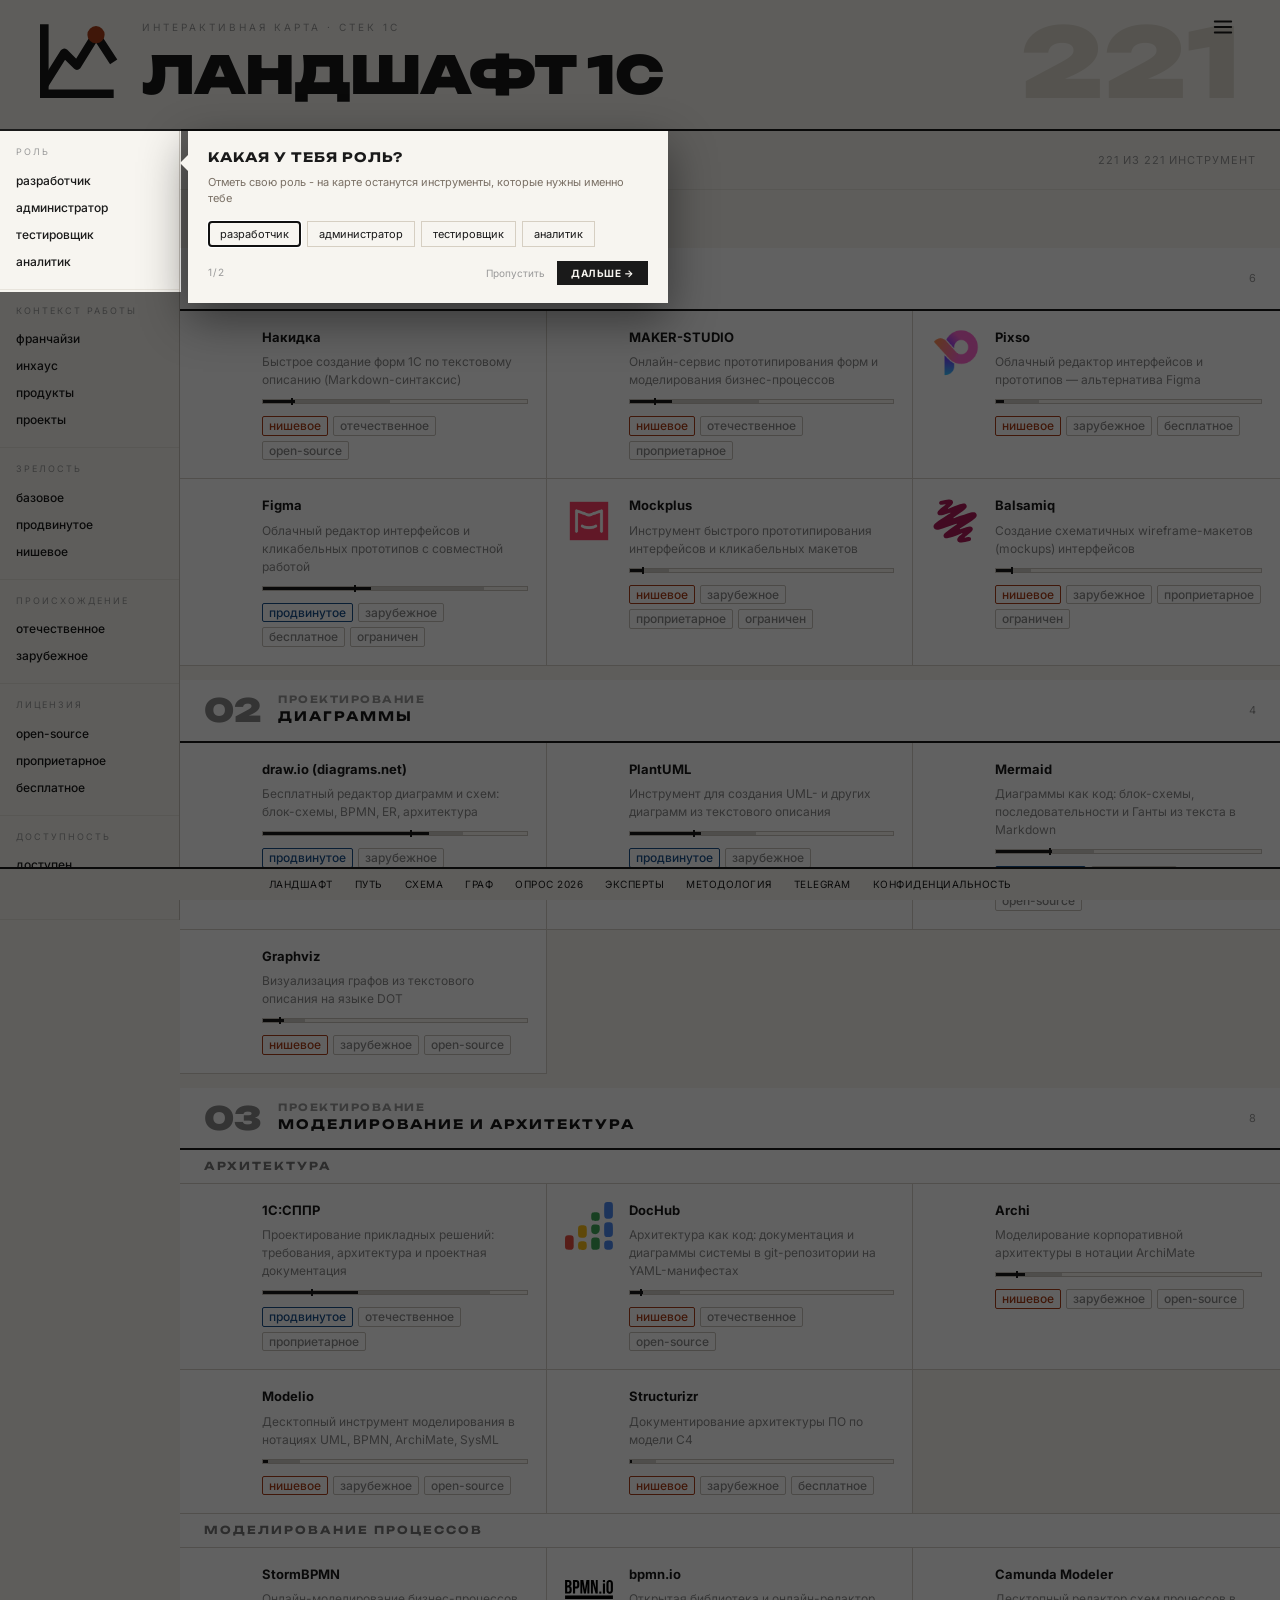
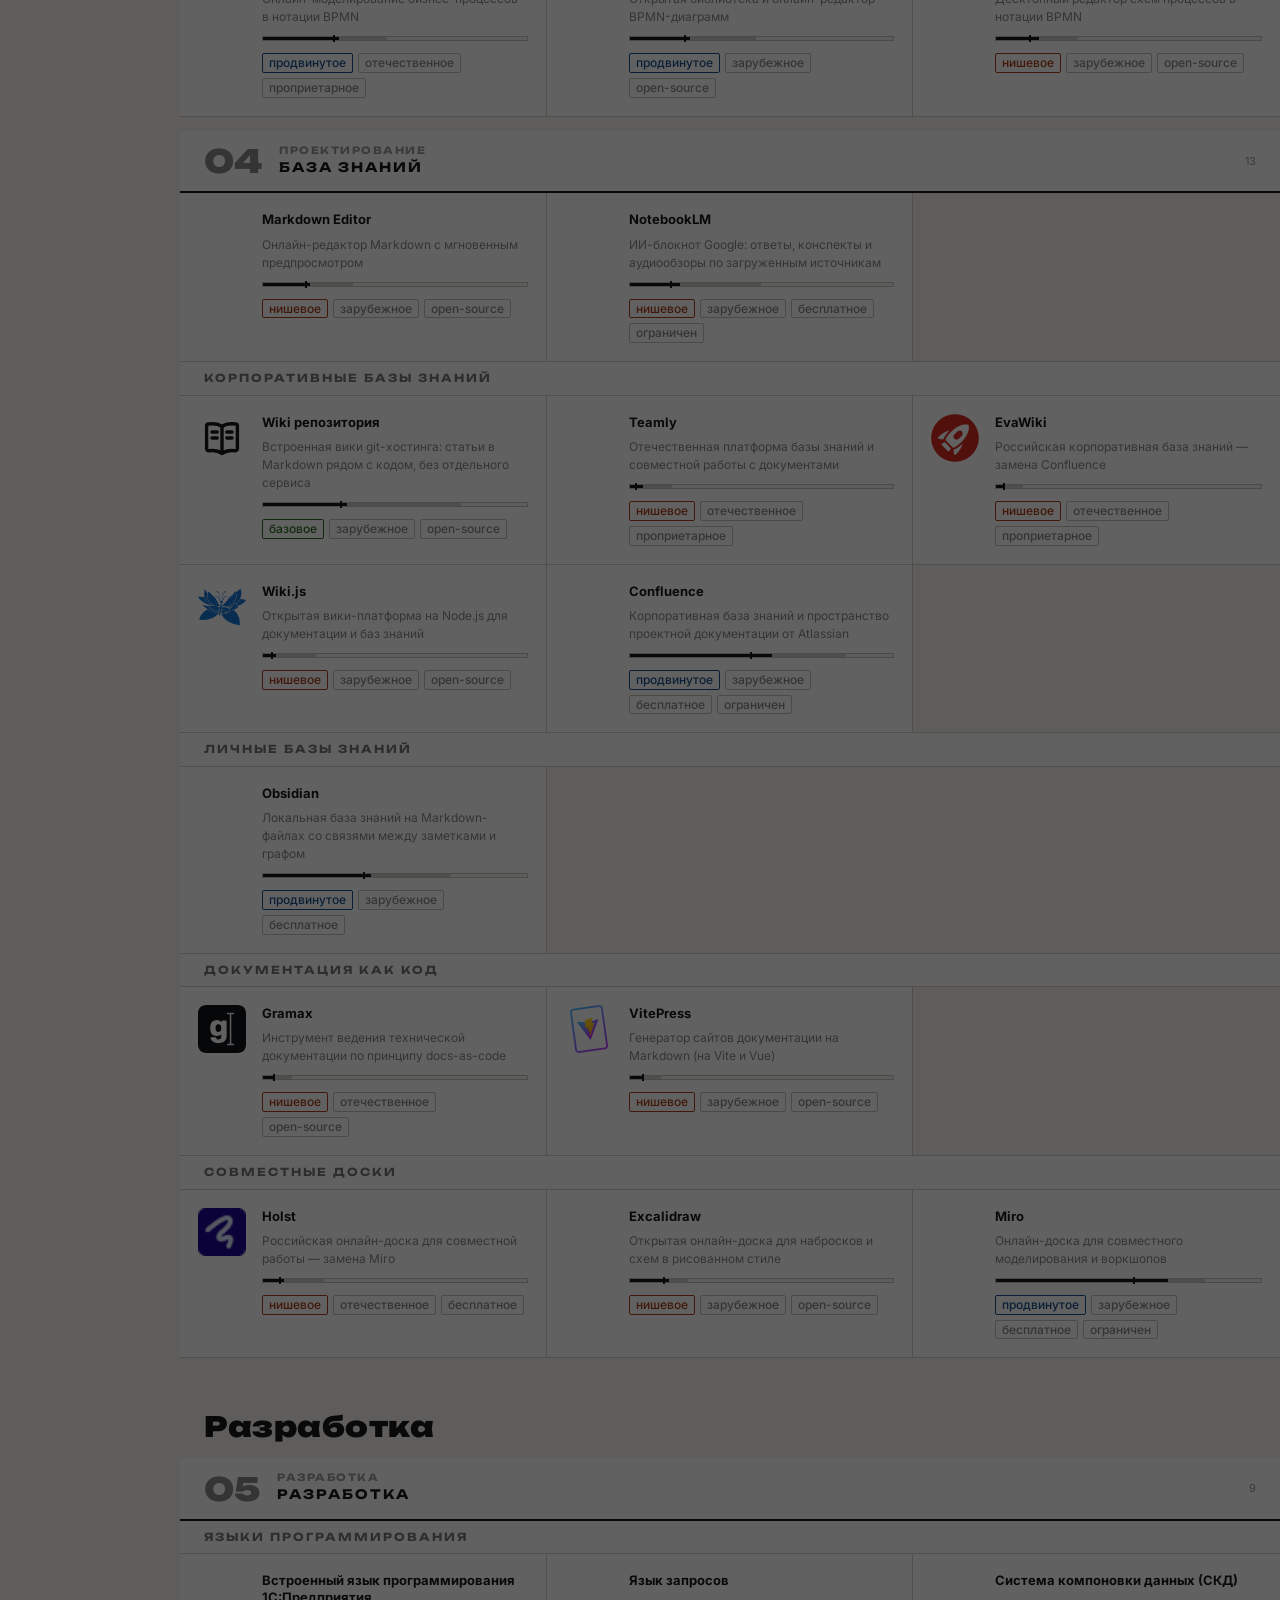
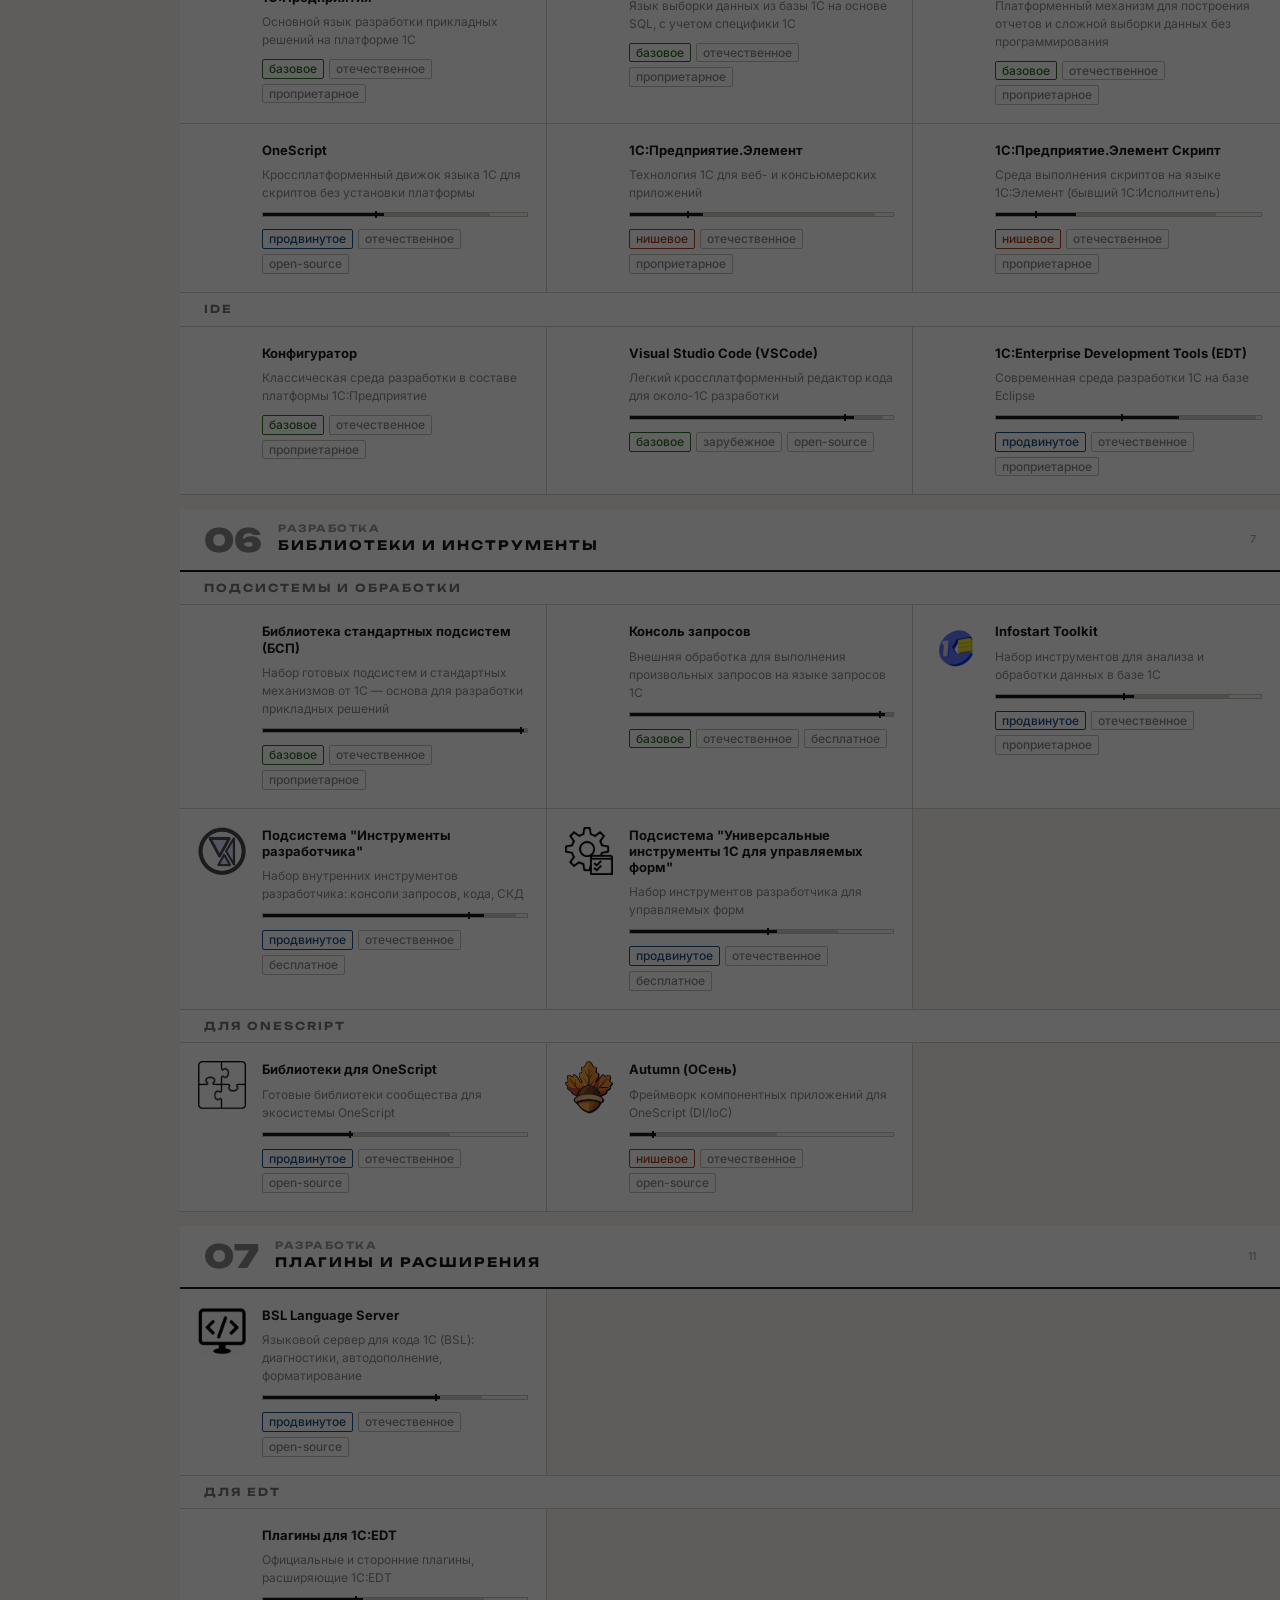
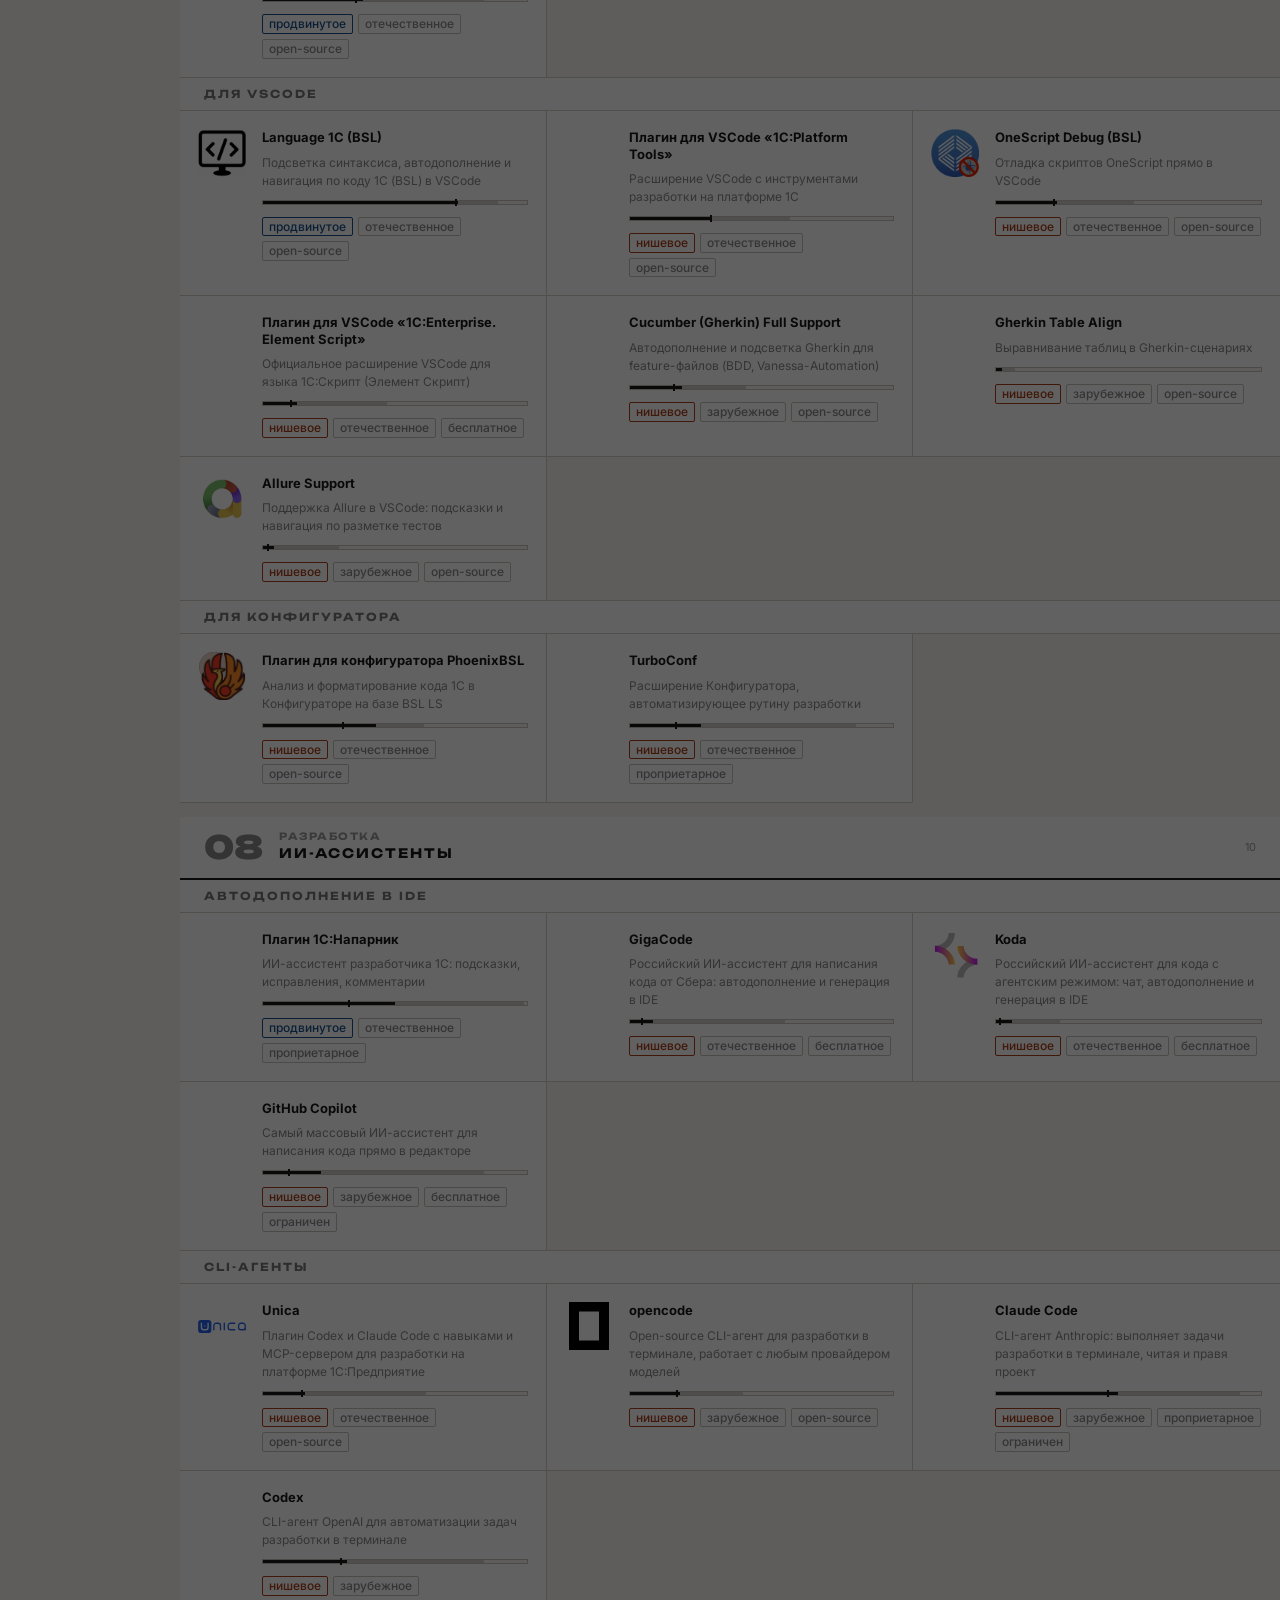
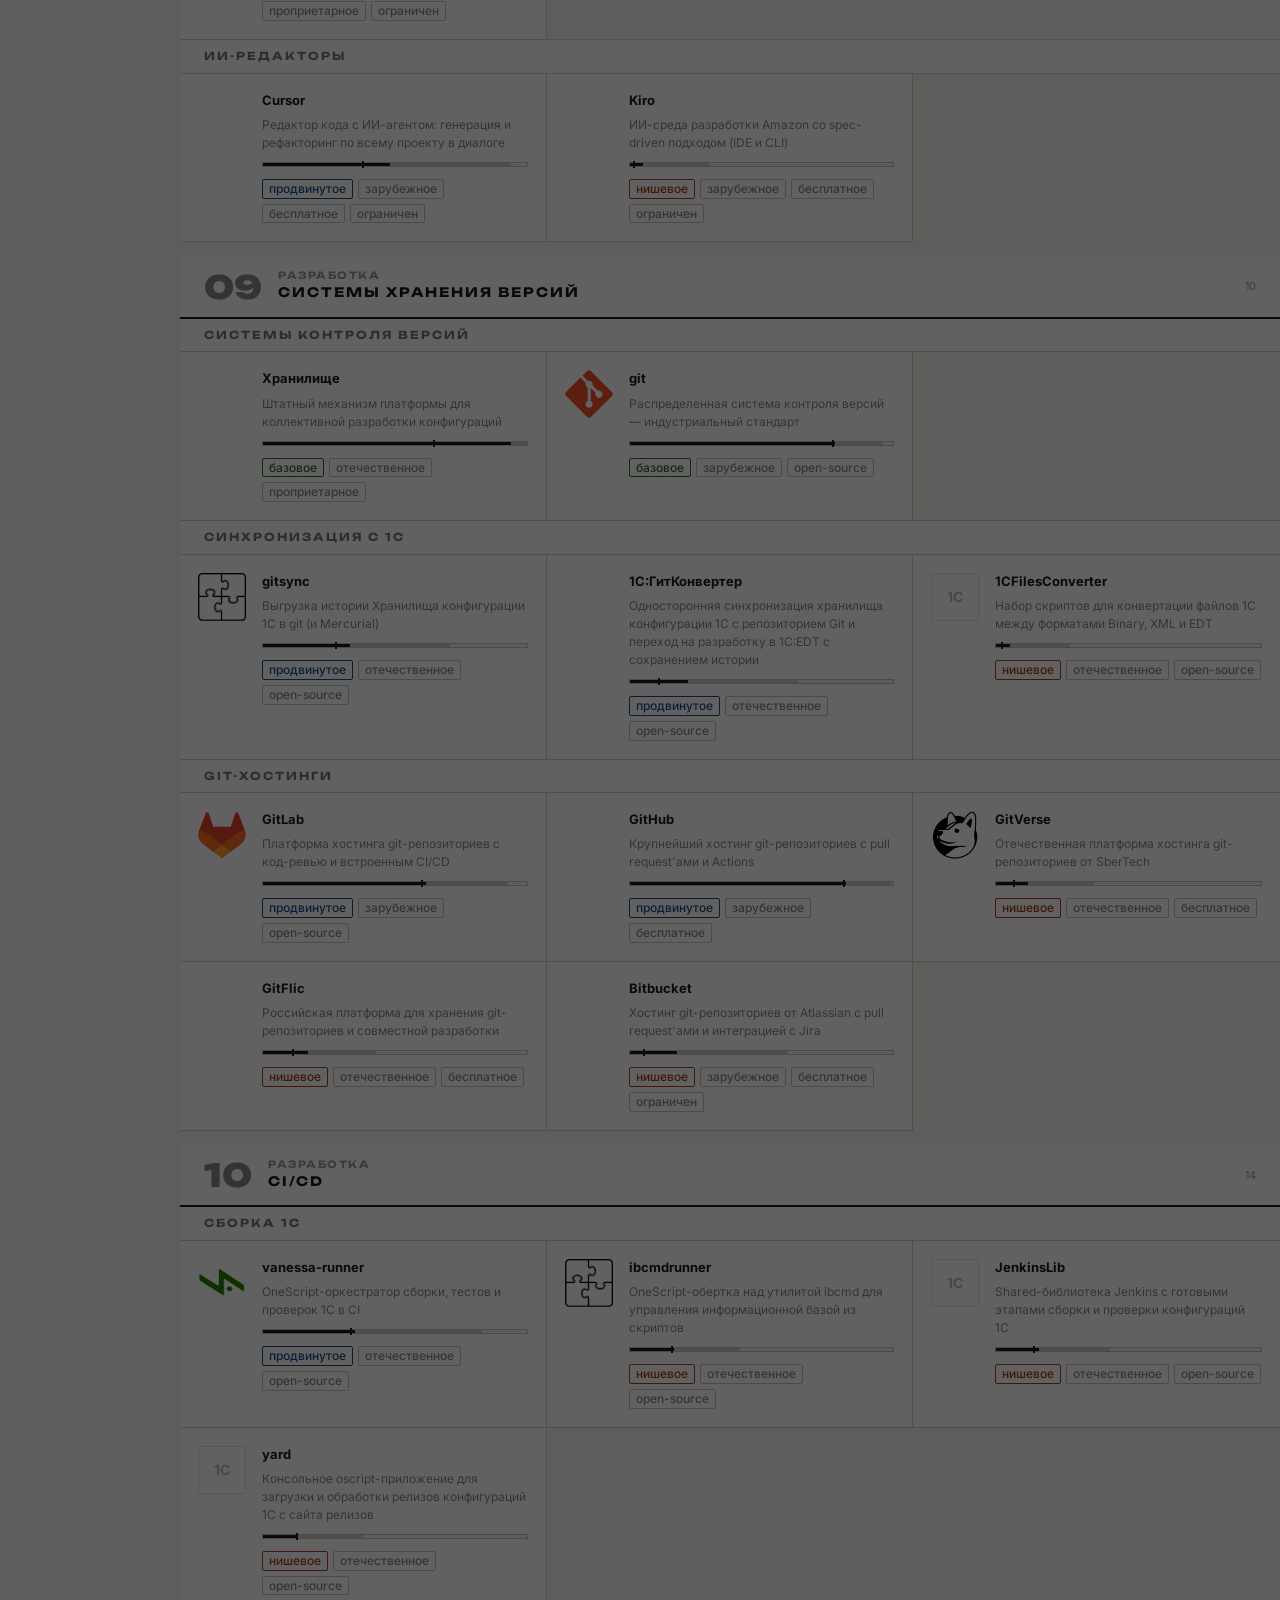
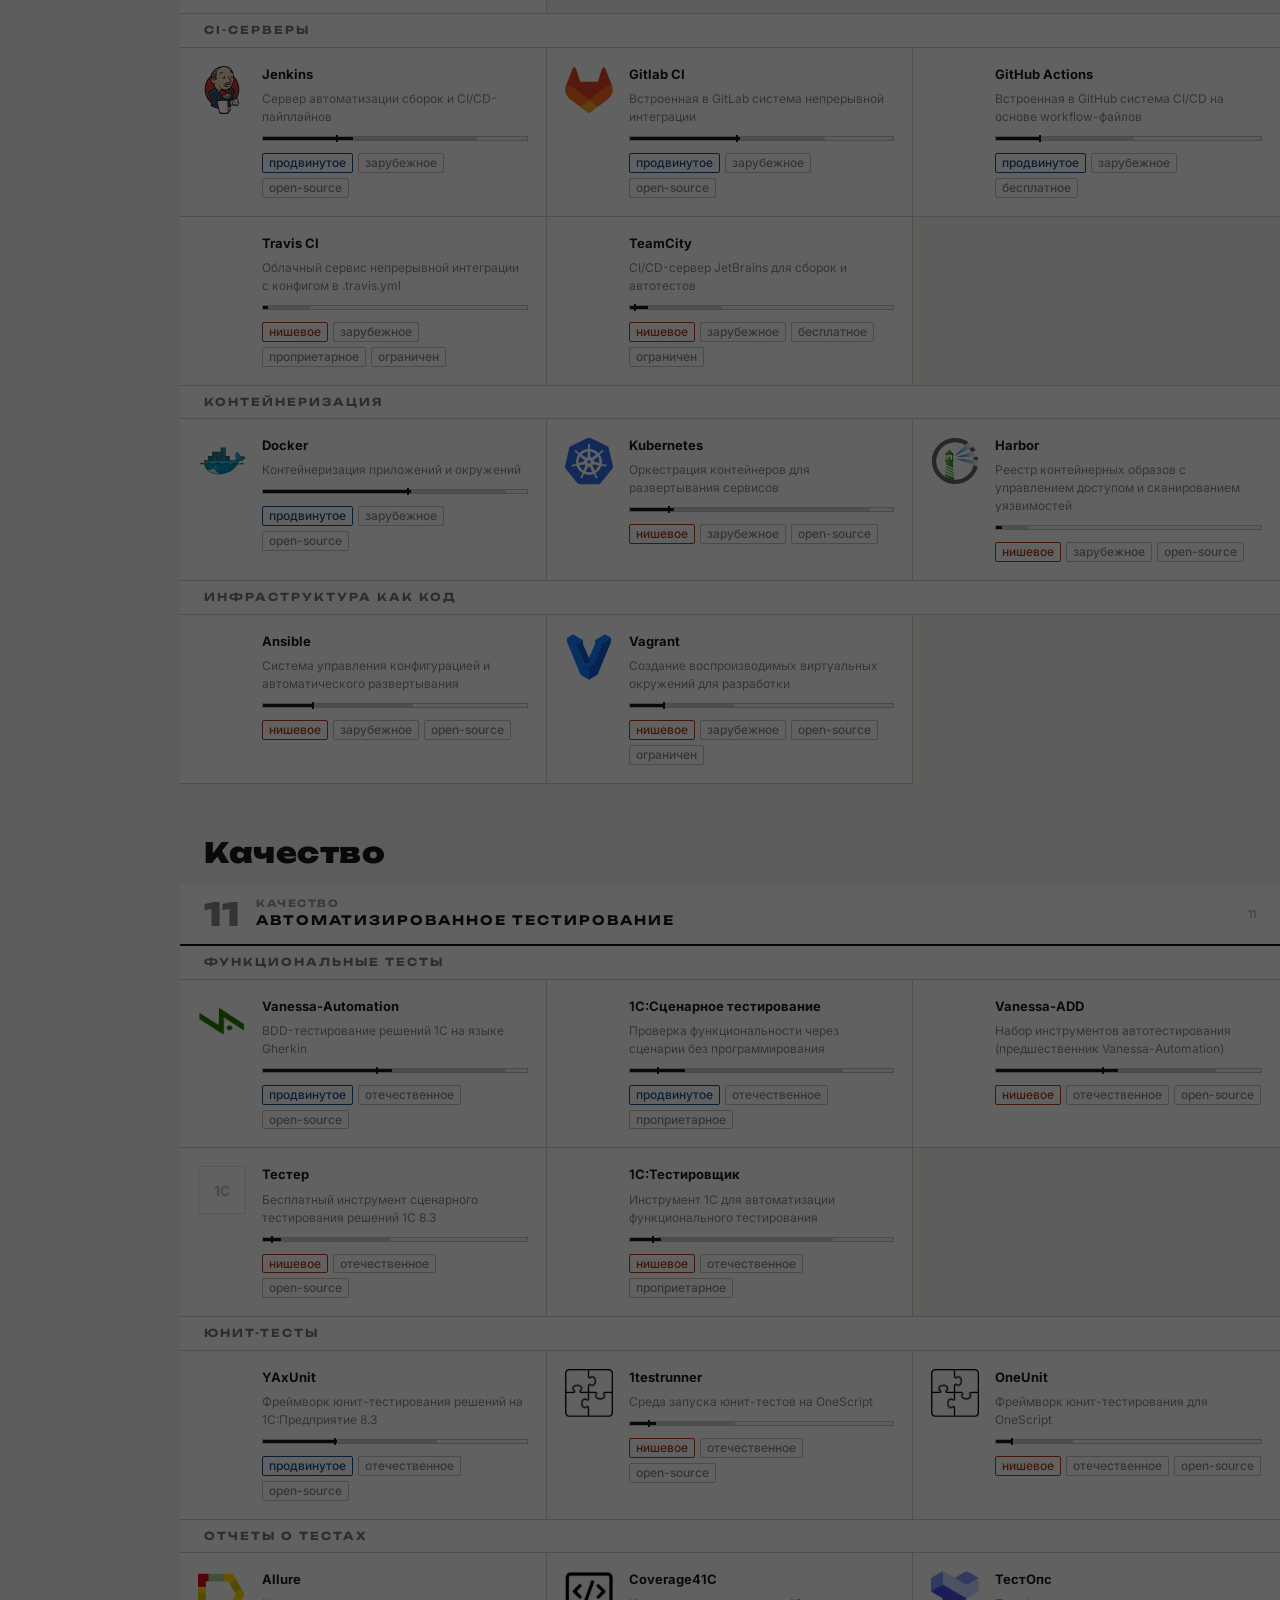
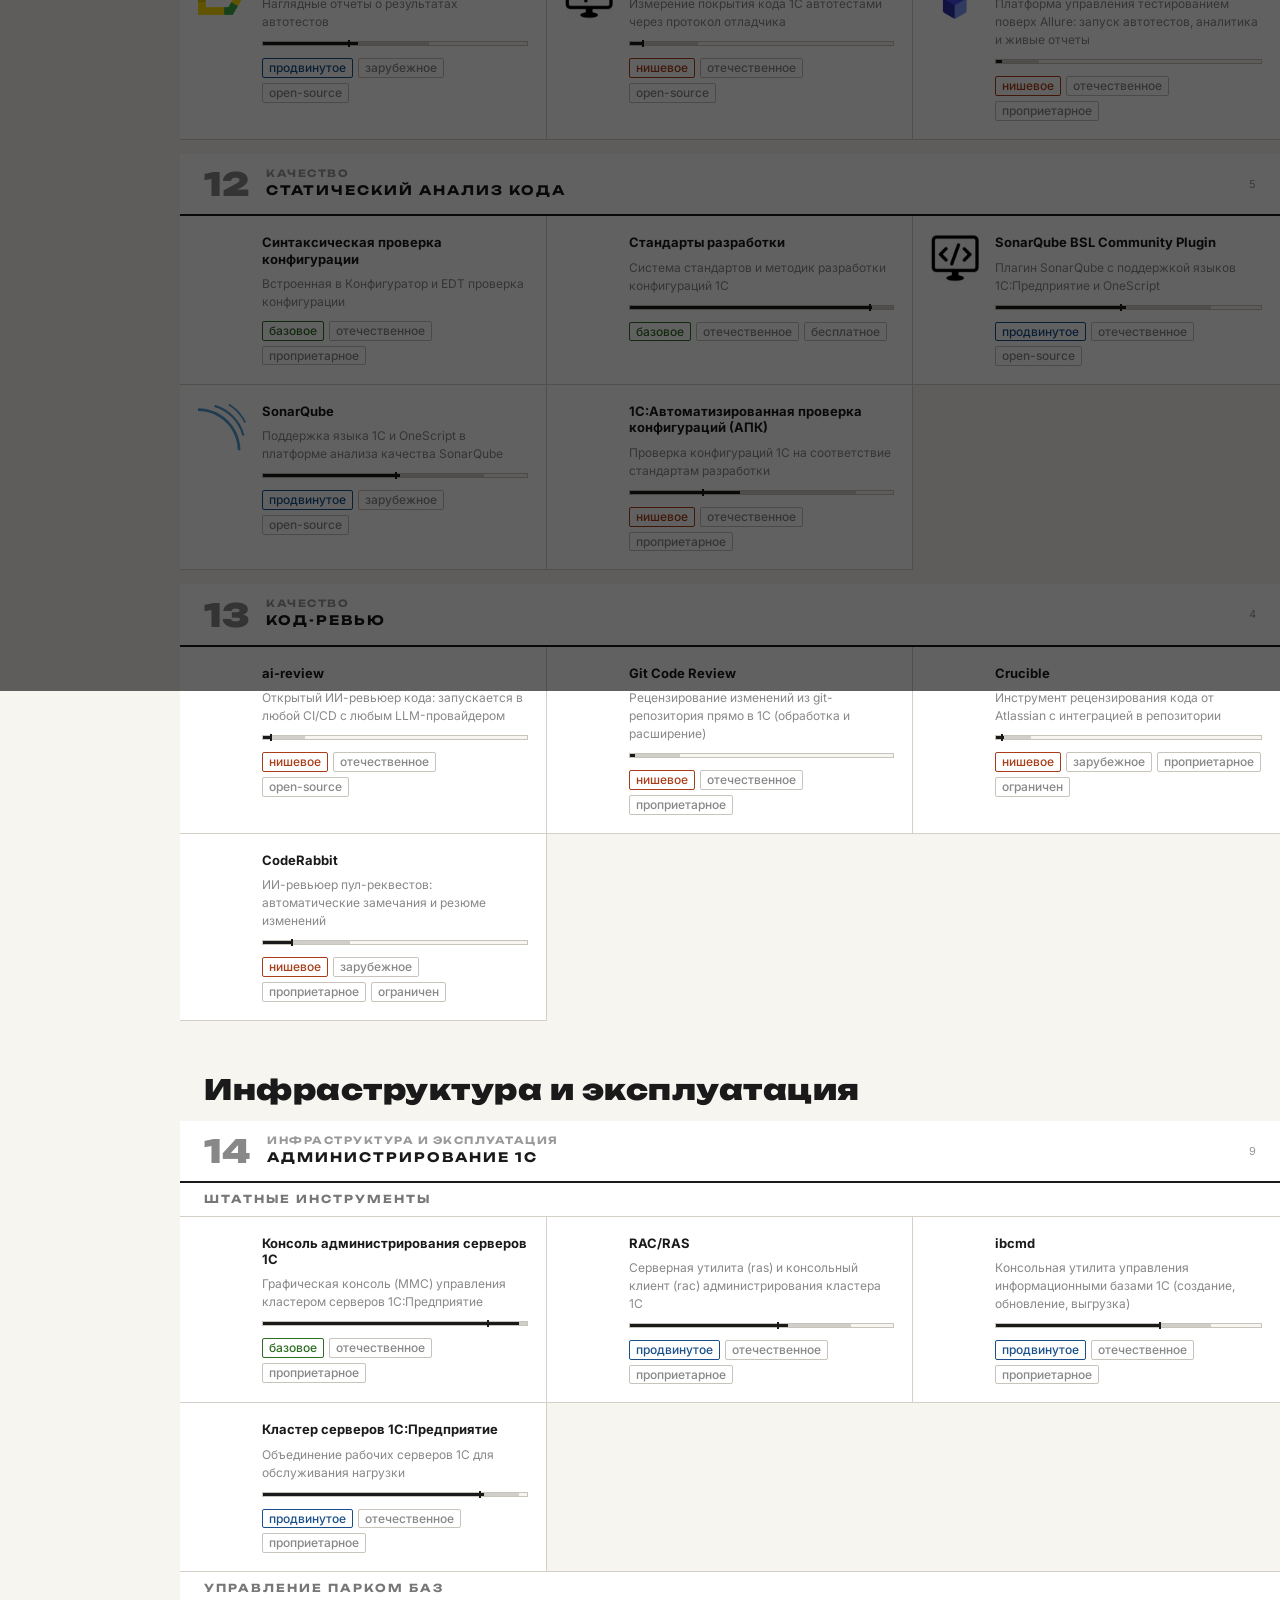
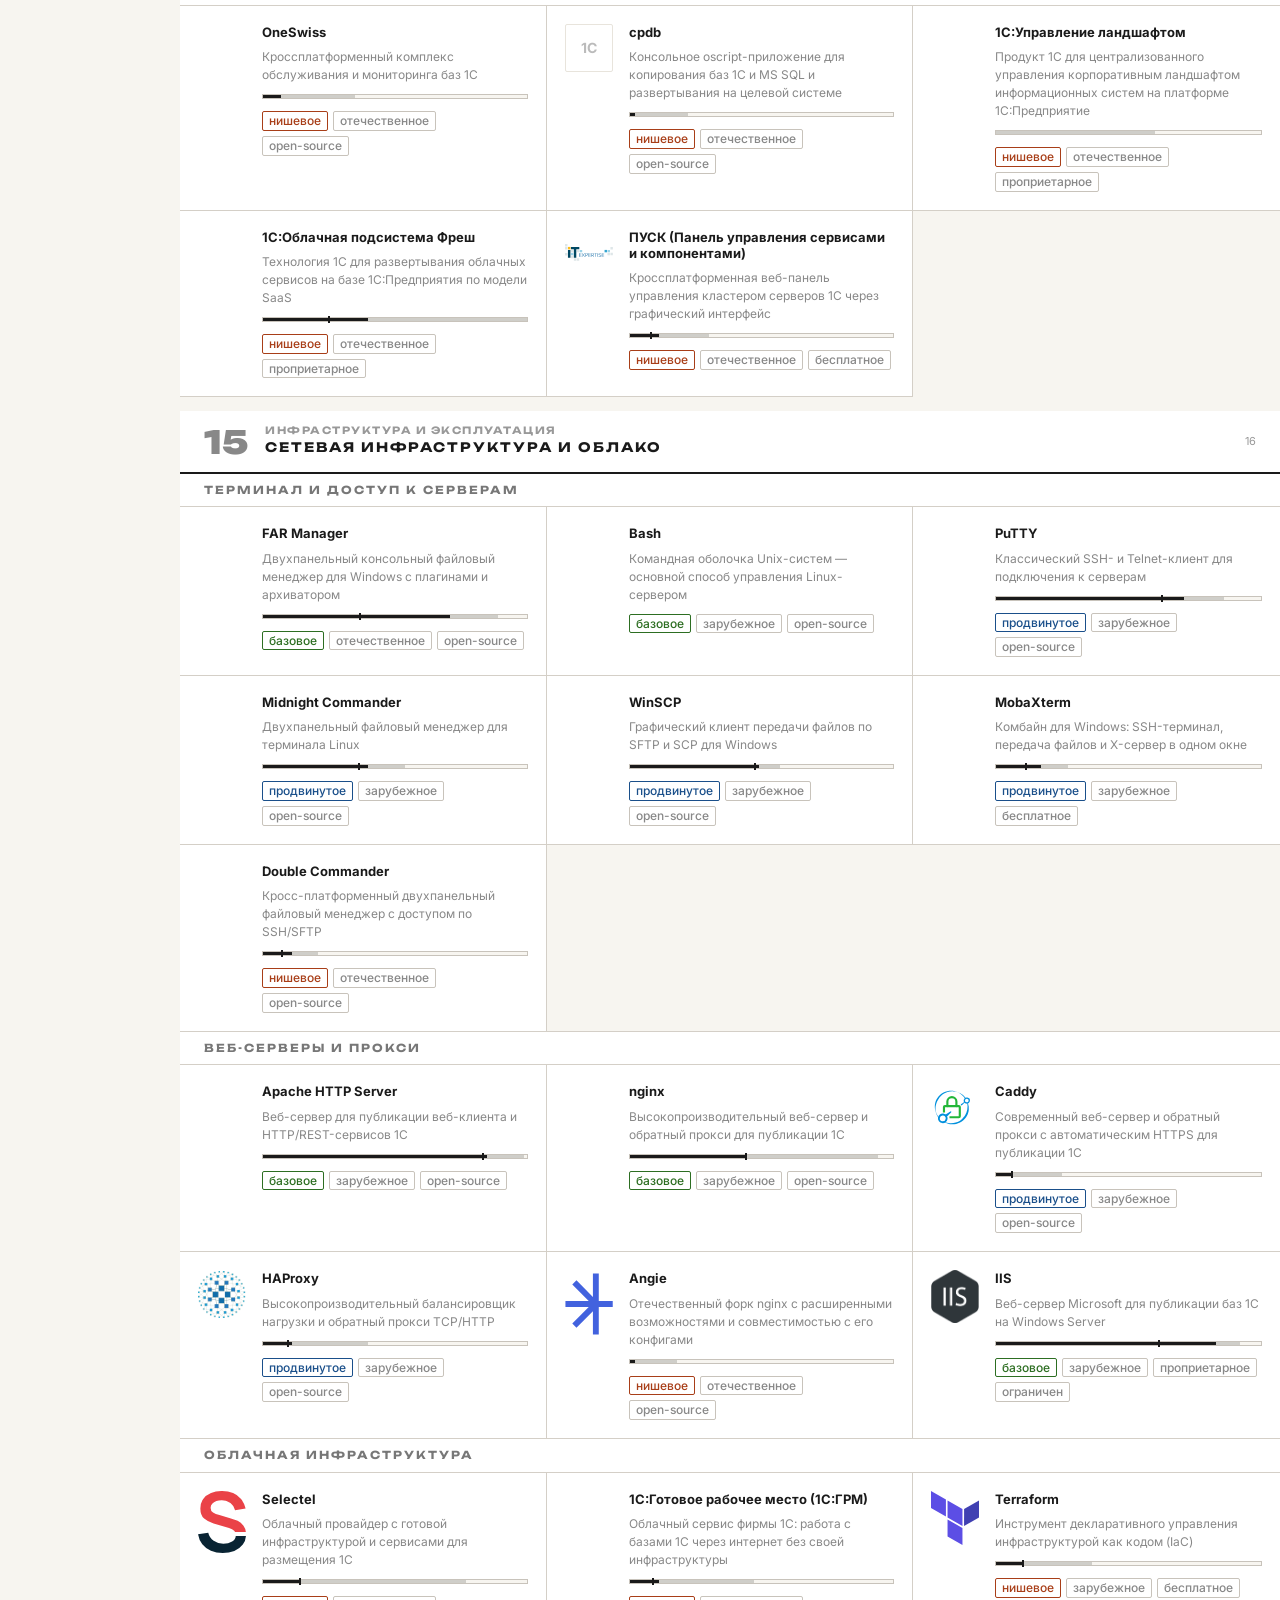
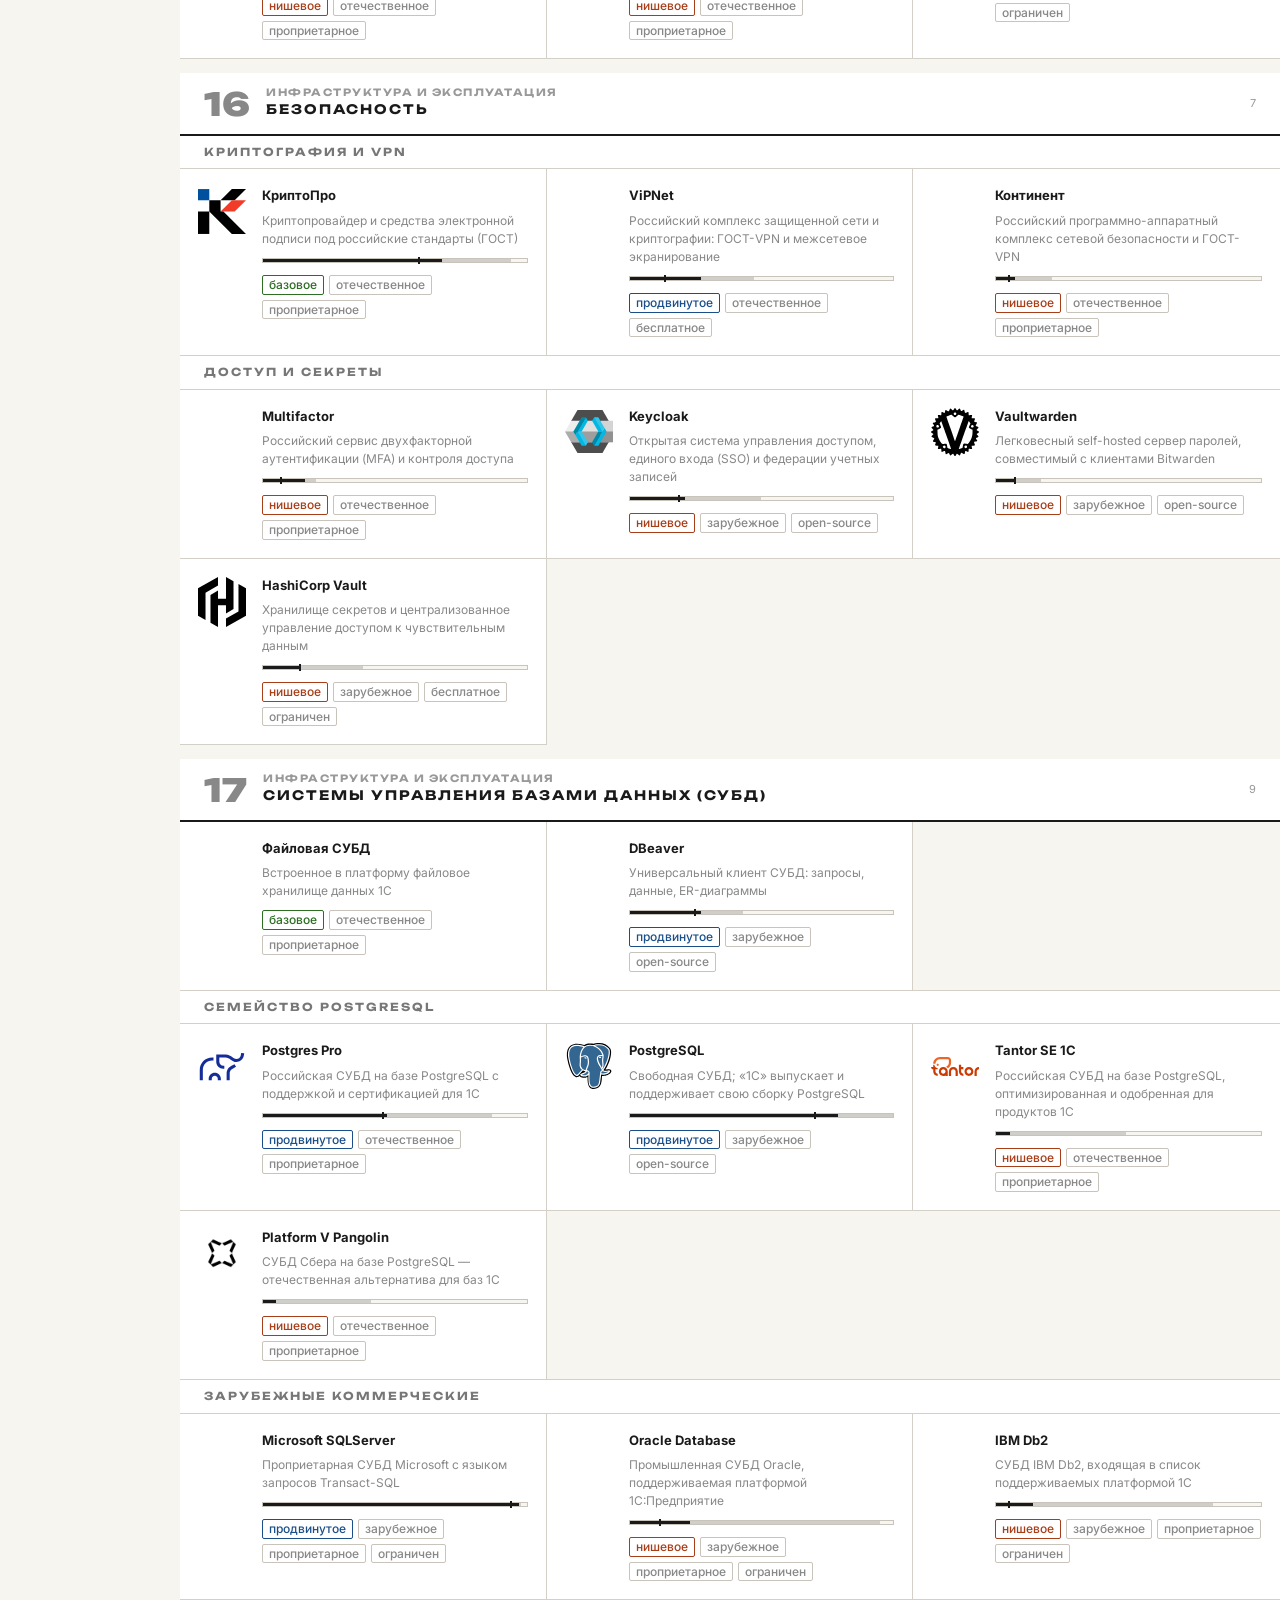
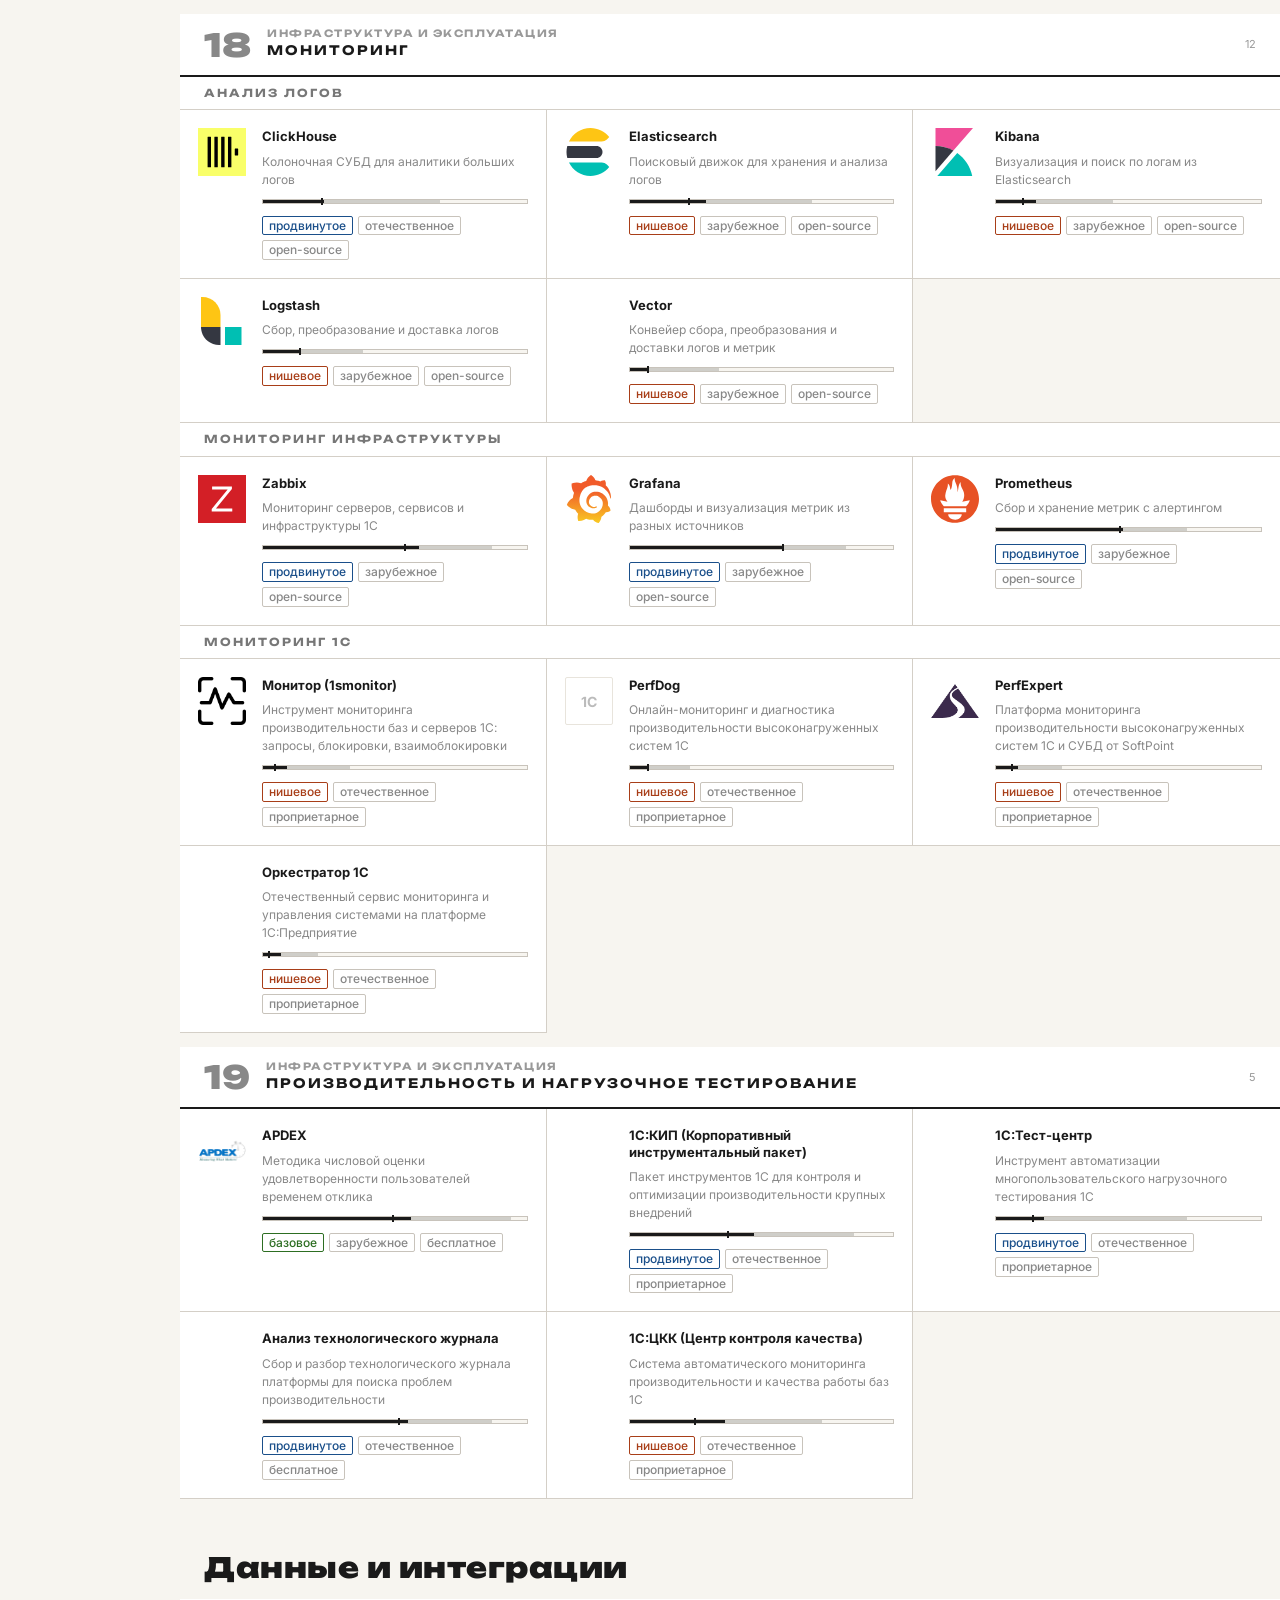
==== app/index.html @ e57e7fad "Актуализировать общую навигацию сайта" ====
<!doctype html>
<html lang="ru">
    <head>
        <meta charset="utf-8" />
        <meta name="viewport" content="width=device-width, initial-scale=1" />
        <title>Ландшафт 1С</title>
        <script>
            // Тема до отрисовки — чтобы не мигало. Сохраненный выбор > системная настройка.
            (function () {
                try {
                    var t = localStorage.getItem("theme");
                    if (!t)
                        t = matchMedia("(prefers-color-scheme: dark)").matches
                            ? "dark"
                            : "light";
                    document.documentElement.dataset.theme = t;
                } catch (e) {}
            })();
        </script>
        <link rel="preconnect" href="https://fonts.googleapis.com" />
        <link rel="preconnect" href="https://fonts.gstatic.com" crossorigin />
        <link
            href="https://fonts.googleapis.com/css2?family=Unbounded:wght@400;700;900&family=Inter:wght@400;500;600;700&display=swap"
            rel="stylesheet"
        />
        <link rel="stylesheet" href="styles.css?v=aaec152a" />
        <link rel="icon" href="favicon.svg" type="image/svg+xml" />
        <link rel="apple-touch-icon" href="apple-touch-icon.png" />
        <meta
            name="description"
            content="Интерактивная карта инструментов экосистемы 1С: фильтры по роли и контексту, зрелость, аналоги и зависимости"
        />
        <link rel="canonical" href="https://landscape1c.ru/" />
        <meta property="og:type" content="website" />
        <meta property="og:site_name" content="Ландшафт технологий 1С" />
        <meta property="og:title" content="Ландшафт технологий 1С" />
        <meta
            property="og:description"
            content="Интерактивная карта инструментов экосистемы 1С: фильтры по роли и контексту, зрелость, аналоги и зависимости"
        />
        <meta property="og:url" content="https://landscape1c.ru/" />
        <meta
            property="og:image"
            content="https://landscape1c.ru/og-image.png"
        />
        <meta property="og:image:width" content="1200" />
        <meta property="og:image:height" content="630" />
        <meta name="twitter:card" content="summary_large_image" />
        <!-- Структурированные данные: сайт + поиск по ?q= -->
        <script type="application/ld+json">
            {
                "@context": "https://schema.org",
                "@type": "WebSite",
                "name": "Ландшафт технологий 1С",
                "url": "https://landscape1c.ru/",
                "potentialAction": {
                    "@type": "SearchAction",
                    "target": {
                        "@type": "EntryPoint",
                        "urlTemplate": "https://landscape1c.ru/?q={search_term_string}"
                    },
                    "query-input": "required name=search_term_string"
                }
            }
        </script>
    </head>
    <body class="page-main">
        <div class="topbar" id="topbar">
            <span class="topbar__brand">Ландшафт</span>
            <div class="topbar__search">
                <input
                    id="search2"
                    type="search"
                    placeholder="Поиск инструмента…"
                    autocomplete="off"
                    spellcheck="false"
                />
            </div>
            <span id="count2" class="count" aria-hidden="true"></span>
            <button id="reset2" class="reset" hidden>Сбросить ✕</button>
        </div>

        <header class="masthead">
            <div class="masthead__main">
                <p class="kicker">Интерактивная карта · стек 1С</p>
                <h1 class="title">
                    Ландшафт <span class="title__mid">технологий </span>1С
                </h1>
            </div>
            <!-- Декоративный счетчик. app.js на старте перезапишет живым items.length; 999 — заведомо ненастоящий плейсхолдер, вручную не менять. -->
            <div class="masthead__num" aria-hidden="true">999</div>
        </header>

        <div class="body">
            <aside class="filters" id="filters" aria-label="Фильтры"></aside>

            <main class="content">
                <div id="active-chips" class="active-chips" hidden></div>
                <div class="content__bar">
                    <div class="search">
                        <input
                            id="search"
                            type="search"
                            placeholder="Поиск инструмента…"
                            autocomplete="off"
                            spellcheck="false"
                        />
                    </div>
                    <span id="count" class="count"></span>
                    <button id="reset" class="reset" hidden>Сбросить ✕</button>
                </div>
                <p id="fallback-note" class="note" hidden>
                    С выбранными отборами ничего не нашлось — показываем
                    подходящие без отборов
                </p>
                <div id="board" class="board"></div>
                <div id="empty" class="empty" hidden>
                    <p class="empty__title">Не нашлось таких инструментов</p>
                    <p class="empty__text">
                        Расскажите, что ожидали увидеть — это поможет дополнить
                        ландшафт. Форма и письмо уже частично заполнены:
                        остается вписать нужный инструмент
                    </p>
                    <div class="empty__actions">
                        <a
                            id="empty-issue"
                            class="empty__btn"
                            href="https://github.com/Oxotka/Landscape1C/issues/new?template=add-tool.yml"
                            target="_blank"
                            rel="noopener"
                            >Предложить на GitHub</a
                        >
                        <a
                            id="empty-mail"
                            class="empty__btn empty__btn--ghost"
                            href="mailto:aripovn@gmail.com"
                            >Написать письмо</a
                        >
                    </div>
                </div>
            </main>
        </div>

        <footer class="foot">
            <nav class="foot__links"></nav>
        </footer>

        <dialog id="detail" class="detail">
            <div class="detail__body"></div>
        </dialog>

        <script src="data.js?v=6b86ccf2"></script>
        <script src="survey2026.js?v=0505dab2"></script>
        <script src="shared.js?v=c3413f89"></script>
        <script src="repostats.js?v=648f5c5e"></script>
        <script src="detail.js?v=4599f70f"></script>
        <script src="nav.js?v=b99e3f53"></script>
        <script src="app.js?v=0dc36ed8"></script>
        <script src="onboarding.js?v=8ed8a1a5"></script>
        <script>
            // ── Два поля поиска синхронизированы; фильтрацию ведет app.js (#search) ──
            var s1 = document.getElementById("search");
            var s2 = document.getElementById("search2");
            s2.addEventListener("input", function () {
                s1.value = s2.value;
                s1.dispatchEvent(new Event("input", { bubbles: true }));
            });
            s1.addEventListener("input", function () {
                s2.value = s1.value;
            });

            // ── На мобильном поле поиска уже — короткий плейсхолдер ──
            var mqSearch = matchMedia("(max-width: 720px)");
            function setSearchPh() {
                s2.placeholder = mqSearch.matches
                    ? "Поиск"
                    : "Поиск инструмента…";
            }
            setSearchPh();
            mqSearch.addEventListener("change", setSearchPh);
        </script>
        <script src="analytics.js?v=7e5ef8b4"></script>
    </body>
</html>
---- app/styles.css ----
/* ── Ландшафт технологий 1С — Swiss Grid ──────────────────────────
   Строгий типографский стиль: сетка, рамки, чёрно-белая база.
   Имена классов и CSS-переменных сохранены — на них завязан app.js
   (и editor.css переиспользует эти же переменные). */

:root {
    --paper: #f7f5f0; /* фон страницы */
    --paper-2: #e8e4dc; /* светлый фон / разделитель */
    --card: #ffffff; /* белый: сайдбар, шапки, модалка */
    --ink: #1a1a1a; /* текст и жирные рамки */
    --ink-soft: #666666; /* приглушённый текст */
    --line: #e8e4dc; /* тонкие разделители */
    --line-strong: #1a1a1a;
    --card-line: #d4cfc7; /* граница карточек */
    --edge: #c8c3bb; /* усиленные края: сайдбар, гост-бейджи */
    --num: #e0dbd0; /* декоративные крупные цифры */
    --hover: #faf8f3; /* фон при наведении (карточки, чипы) */
    --sidebar: #f7f5f0; /* фон сайдбара */

    /* акцент в Swiss-стиле не нужен — иерархия через вес и размер.
     Переменные сохранены для совместимости с editor.css. */
    --accent: #1a1a1a;
    --accent-deep: #1a1a1a;
    --accent-soft: #e8e4dc;

    /* зрелость — только цвет текста/рамки бейджа */
    --m-base: #2d6e22; /* базовое */
    --m-adv: #1a4f8a; /* продвинутое */
    --m-niche: #a83e18; /* нишевое */
    /* фирменный акцент (точка знака, «выбрано», «освоено»). Сейчас совпадает
     с «нишевым», но красим через --brand — развести можно одной строкой */
    --brand: var(--m-niche);
    --hidden: #b42318;

    --display: "Unbounded", sans-serif;
    --body: "Inter", sans-serif;
    --mono: "Inter", sans-serif;

    /* Единый «рамочный» отступ страницы графа: вокруг холста со всех сторон
     (бок, низ) одинаковый. Меняем в одном месте — едет везде. */
    --frame-gap: clamp(16px, 3vw, 24px);
}

/* ── Тёмная тема (data-theme="dark" на <html>) ──── */
:root[data-theme="dark"] {
    --paper: #1c1917; /* фон страницы */
    --paper-2: #322a26; /* светлый фон / разделитель */
    --card: #28211e; /* карточки, шапки категорий, модалка */
    --sidebar: #211c19; /* фон сайдбара */
    --ink: #dcd0bc; /* основной текст — молочный, не бело-белый */
    --ink-soft: #8a7f76; /* приглушённый текст */
    --line: #3a312c; /* тонкие разделители */
    --line-strong: #c8b89a; /* сильные границы (тёплый светлый) */
    --card-line: #3a312c; /* границы карточек */
    --edge: #3a312c; /* края сайдбара, гост-бейджи */
    --num: #2e2520; /* декоративная цифра «63» */
    --hover: #322a26; /* фон при наведении */
    --m-base: #5aaa40; /* базовое */
    --m-adv: #4a8acc; /* продвинутое */
    --m-niche: #e06030; /* нишевое */
    --hidden: #ffb4ab;
}

* {
    box-sizing: border-box;
}

body {
    margin: 0;
    font-family: var(--body);
    color: var(--ink);
    background: var(--paper);
    line-height: 1.5;
    -webkit-font-smoothing: antialiased;
    padding-bottom: 48px; /* место под фиксированный подвал */
}

a {
    color: var(--ink);
    text-underline-offset: 3px;
}

/* ── Хедер ───────────────────────────────── */
.masthead {
    position: relative;
    display: grid;
    grid-template-columns: 1fr auto;
    align-items: end;
    gap: 24px;
    padding: 20px clamp(20px, 4vw, 40px) 28px;
    border-bottom: 2px solid var(--ink);
    background: var(--paper);
}

/* ── Баннер опроса (флаг SURVEY_BANNER_ENABLED в app.js) ── */
.survey-banner {
    position: relative;
    display: flex;
    flex-wrap: wrap;
    align-items: center;
    gap: 10px 24px;
    padding: 10px 16px;
    padding-right: 42px;
    background: var(--ink);
    color: var(--paper);
    border-bottom: 2px solid var(--ink);
}
.survey-banner__text {
    margin: 0;
    font-size: 14px;
    line-height: 1.4;
}
.survey-banner__more {
    color: inherit;
    text-underline-offset: 3px;
}
.survey-banner__actions {
    display: flex;
    gap: 10px;
    flex-wrap: wrap;
}
.survey-banner__actions a {
    display: inline-block;
    padding: 7px 14px;
    border: 1.5px solid var(--paper);
    color: var(--paper);
    text-decoration: none;
    font-size: 13px;
    font-weight: 600;
    letter-spacing: 0.3px;
    transition:
        background 0.12s ease,
        color 0.12s ease;
}
.survey-banner__actions a:hover {
    background: var(--paper);
    color: var(--ink);
}
.survey-banner__close {
    position: absolute;
    top: 10px;
    right: 16px;
    background: none;
    border: none;
    color: var(--paper);
    font-size: 16px;
    line-height: 1;
    cursor: pointer;
    padding: 0;
}
@media (max-width: 720px) {
    .survey-banner {
        flex-direction: column;
        align-items: flex-start;
    }
}

/* ── Согласие на аналитику ───────────────── */
.analytics-consent {
    position: fixed;
    left: 50%;
    bottom: 58px;
    z-index: 50;
    width: min(760px, calc(100vw - 32px));
    display: grid;
    grid-template-columns: minmax(0, 1fr) auto auto;
    align-items: center;
    gap: 12px;
    padding: 14px;
    background: var(--card);
    border: 1.5px solid var(--ink);
    box-shadow: 5px 5px 0 var(--ink);
    transform: translateX(-50%);
}
.analytics-consent__copy {
    min-width: 0;
    font-size: 12px;
    line-height: 1.45;
    color: var(--ink-soft);
}
.analytics-consent__title {
    display: block;
    margin-bottom: 2px;
    font-family: var(--display);
    font-size: 12px;
    line-height: 1.35;
    color: var(--ink);
}
.analytics-consent__copy a {
    color: inherit;
}
.analytics-consent button {
    appearance: none;
    min-height: 38px;
    padding: 8px 13px;
    border: 1.5px solid var(--ink);
    border-radius: 0;
    font: 600 12px/1 var(--body);
    cursor: pointer;
}
.analytics-consent .analytics-consent__deny {
    background: transparent;
    color: var(--ink);
    border-color: transparent;
}
.analytics-consent__allow {
    background: var(--ink);
    color: var(--paper);
}
.analytics-consent button:hover {
    box-shadow: inset 3px 0 0 var(--brand);
}
.analytics-consent .analytics-consent__deny:hover {
    border-color: var(--ink);
    box-shadow: none;
}
.analytics-consent .analytics-consent__deny:focus-visible {
    border-color: var(--ink);
}
@media (max-width: 720px) {
    .analytics-consent {
        bottom: 12px;
        width: calc(100vw - 24px);
        grid-template-columns: 1fr 1fr;
    }
    .analytics-consent__copy {
        grid-column: 1 / -1;
    }
}

/* ── Кнопка меню (бургер) ─────────────────── */
.menu-toggle {
    /* по вертикали — на строке кикера (надзаголовка): паддинг шапки 20px + центр кикера */
    position: absolute;
    top: 10px;
    right: clamp(20px, 4vw, 40px); /* крайний справа */
    width: 34px;
    height: 34px;
    display: grid;
    place-items: center;
    padding: 0;
    background: transparent;
    border: none;
    border-radius: 0;
    color: var(--ink);
    cursor: pointer;
    transition: color 0.12s ease;
}
.menu-toggle:hover {
    color: var(--ink-soft);
}
.menu-toggle svg {
    width: 22px;
    height: 22px;
    display: block;
}

/* ── Свёрнутая верхняя строка (появляется при прокрутке) ── */
.topbar {
    position: fixed;
    top: 0;
    left: 0;
    right: 0;
    z-index: 30;
    height: 52px;
    display: flex;
    align-items: center;
    gap: 16px;
    padding: 0 clamp(20px, 4vw, 40px);
    background: var(--paper);
    border-bottom: 2px solid var(--ink);
    transform: translateY(-100%);
    transition: transform 0.18s ease;
}
.topbar.is-visible {
    transform: translateY(0);
}
.topbar__brand {
    font-family: var(--display);
    font-weight: 900;
    text-transform: uppercase;
    letter-spacing: -1px;
    font-size: 18px;
    flex: none;
    cursor: pointer;
    user-select: none;
}
/* ── Знак проекта (вставляет nav.js) ────── */
.logo-mark {
    color: var(--ink);
    flex: none;
    cursor: pointer;
}
.logo-mark__acc {
    fill: var(--brand);
}
.topbar__brand .logo-mark {
    width: 18px;
    height: 18px;
    vertical-align: -2px;
    margin-right: 9px;
}
/* В большой шапке знак — колонкой слева от надписи, во всю ее высоту */
.masthead.has-mark {
    grid-template-columns: auto 1fr auto;
}
/* Высота знака = кикер (12px + отступ 14px) + заголовок; от верха кикера
   до низа заголовка. stretch нельзя: ширина auto зацикливает грид-раскладку */
.logo-mark--mast {
    align-self: start;
    height: calc(clamp(22px, 4.6vw, 52px) + 26px);
    width: auto;
}
/* В мобильной прилепленной шапке знаку не хватает места */
@media (max-width: 720px) {
    .topbar .logo-mark {
        display: none;
    }
}
.topbar__search {
    flex: 1;
    min-width: 0;
}
.topbar__search input {
    width: min(420px, 100%);
    font-family: var(--body);
    font-size: 13px;
    padding: 7px 12px;
    background: transparent;
    border: 1.5px solid var(--ink);
    border-radius: 0;
    color: var(--ink);
}
.topbar__search input:focus {
    outline: none;
}
.topbar .menu-toggle {
    position: static;
    flex: none;
}

/* ── Меню-бургер ──────────────────────────── */
.menu {
    position: fixed;
    top: 54px;
    right: clamp(12px, 4vw, 40px);
    z-index: 40;
    display: none;
}
.menu.is-open {
    display: block;
}
.menu__panel {
    min-width: 232px;
    padding: 8px;
    background: var(--card);
    border: 1.5px solid var(--ink);
    box-shadow: 4px 4px 0 var(--ink);
    display: flex;
    flex-direction: column;
    gap: 1px;
}
/* строки меню — ссылки, поле темы и пункты списка темы выглядят одинаково */
.menu__panel a,
.menu__theme-head,
.menu__theme-list button {
    font-family: var(--body);
    font-size: 14px;
    font-weight: 600;
    color: var(--ink);
    text-decoration: none;
    text-align: left;
    padding: 9px 12px;
    background: transparent;
    border: none;
    cursor: pointer;
    width: 100%;
}
.menu__panel a:hover,
.menu__theme-head:hover,
.menu__theme-list button:hover {
    background: var(--hover);
}
.menu__sep {
    height: 1px;
    background: var(--line);
    margin: 6px 4px;
}

/* Поле выбора темы — раскрывается списком из 3 вариантов */
.menu__theme-head {
    display: flex;
    align-items: center;
    justify-content: space-between;
    gap: 10px;
}
.menu__theme-cur {
    margin-left: auto;
    color: var(--ink-soft);
    font-weight: 500;
    font-size: 13px;
}
.menu__theme-head::after {
    content: "▾";
    font-size: 11px;
    color: var(--ink-soft);
    transition: transform 0.15s ease;
}
.menu__theme-head[aria-expanded="true"]::after {
    transform: rotate(180deg);
}
.menu__theme-list {
    display: flex;
    flex-direction: column;
}
.menu__theme-list[hidden] {
    display: none;
}
.menu__theme-list button {
    font-size: 13px;
    color: var(--ink-soft);
    padding-left: 24px;
}
.menu__theme-list button[aria-pressed="true"] {
    color: var(--ink);
}
.menu__theme-list button[aria-pressed="true"]::after {
    content: " ✓";
}
.masthead__main {
    min-width: 0;
}
.kicker {
    font-size: 10px;
    letter-spacing: 3px;
    text-transform: uppercase;
    color: #999;
    margin: 0 0 14px;
}
.title {
    font-family: var(--display);
    font-weight: 900;
    text-transform: uppercase;
    letter-spacing: -1px;
    white-space: nowrap;
    font-size: clamp(22px, 4.6vw, 52px);
    line-height: 1;
    margin: 0;
    color: var(--ink);
}
/* Поиск живет в строке над доской (рядом со счетчиком «191 из 191»);
   на мобильном скрыт — там поиск в прилепленной шапке. Отрицательный отступ
   слева — на внутренний паддинг и рамку поля, чтобы текст в поле стоял
   в одну линию с текстом доски под ним. */
.content__bar .search {
    flex: 1;
    margin-left: -13.5px;
}
.content__bar .search input {
    width: min(460px, 100%);
    padding: 7px 12px;
}
@media (max-width: 720px) {
    .content__bar .search {
        display: none;
    }
}
/* В узких окнах «технологий» не влезает (знак + счетчик справа) —
   заголовок сокращается до «Ландшафт 1С». */
@media (max-width: 1280px) {
    .title__mid {
        display: none;
    }
}

.search input {
    width: min(420px, 100%);
    font-family: var(--body);
    font-size: 13px;
    padding: 10px 14px;
    background: transparent;
    border: 1.5px solid var(--ink);
    border-radius: 0;
    color: var(--ink);
    transition:
        box-shadow 0.12s ease,
        transform 0.12s ease;
}
.search input:focus {
    outline: none;
    box-shadow: 4px 4px 0 var(--ink);
    transform: translate(-2px, -2px);
}

.masthead__num {
    font-family: var(--display);
    font-weight: 900;
    font-size: clamp(56px, 9vw, 96px);
    line-height: 0.8;
    color: var(--num);
    align-self: end;
    user-select: none;
}
@media (max-width: 560px) {
    .masthead {
        grid-template-columns: 1fr;
    }
    .masthead__num {
        display: none;
    }
}

/* ── Тело: сайдбар + контент ─────────────── */
.body {
    display: flex;
    align-items: stretch;
}

.filters {
    width: 180px;
    flex: none;
    background: var(--sidebar);
    border-right: 1.5px solid var(--edge);
    position: sticky;
    top: 52px; /* под свёрнутой верхней строкой */
    align-self: flex-start;
    max-height: calc(100vh - 52px);
    overflow-y: auto;
}
@media (max-width: 720px) {
    .body {
        flex-direction: column;
    }
    .filters {
        width: 100%;
        border-right: none;
        border-bottom: 1.5px solid var(--ink);
        position: static;
        max-height: none;
        overflow: visible;
    }
}

/* ── Сайдбар: фильтры строками ────────────── */
.fgroup {
    padding: 14px 0;
    border-bottom: 1px solid var(--line);
}
.fgroup:last-child {
    border-bottom: none;
}
.fgroup__head {
    font-size: 9px;
    letter-spacing: 2px;
    text-transform: uppercase;
    color: #999;
    margin: 0 0 8px;
    padding: 0 16px;
}
.chips {
    display: block;
}
.chip {
    position: relative;
    display: block;
    width: 100%;
    text-align: left;
    font-family: var(--body);
    font-size: 12px;
    font-weight: 500;
    padding: 6px 16px 6px 16px;
    background: none;
    border: none;
    color: var(--ink);
    cursor: pointer;
    transition: background 0.1s ease;
}
.chip:hover {
    background: var(--hover);
}
.chip[aria-pressed="true"] {
    font-weight: 700;
    padding-right: 30px;
}
/* индикатор выбранного: вертикальная черта фирменным терракотом (как скобка
   аналогов на «Пути») + крестик-сброс справа */
.chip[aria-pressed="true"]::before {
    content: "";
    position: absolute;
    left: 7px;
    top: 5px;
    bottom: 5px;
    width: 2px;
    background: var(--brand);
}
.chip[aria-pressed="true"]::after {
    content: "✕";
    position: absolute;
    right: 12px;
    top: 50%;
    transform: translateY(-50%);
    font-size: 10px;
    line-height: 1;
    color: var(--ink-soft);
}
.chip[aria-pressed="true"]:hover::after {
    color: var(--ink);
}

/* ── Онбординг: цепочка тултипов при первом визите (onboarding.js) ── */
/* Затемнение с «дыркой» над целью: box-shadow закрывает всё, кроме прямоугольника.
   pointer-events:none — цель под дыркой остается кликабельной (карточка, подвал). */
.onb-hole {
    position: fixed;
    z-index: 58;
    pointer-events: none;
    box-shadow: 0 0 0 9999px rgba(0, 0, 0, 0.62);
}
/* Swiss Grid бабл: без скруглений и рамок. Светлый в светлой теме, темный — в темной. */
.onb {
    --onb-bg: #f7f5f0;
    --onb-fg: #1a1a1a;
    --onb-muted: #7a7065;
    --onb-count: #999;
    --onb-btn-bg: #1a1a1a;
    --onb-btn-fg: #f7f5f0;
    --onb-opt-border: #d6cfc2;
    position: fixed;
    z-index: 60;
    width: 320px;
    max-width: calc(100vw - 24px);
    padding: 18px 20px;
    background: var(--onb-bg);
    color: var(--onb-fg);
    border: none;
    border-radius: 0;
    box-shadow: 0 16px 44px rgba(0, 0, 0, 0.45);
}
:root[data-theme="dark"] .onb {
    --onb-bg: #38322b; /* заметно светлее фона — не сливается с затемнением */
    --onb-fg: #f7f5f0;
    --onb-muted: #b3a594;
    --onb-count: #8a7f76;
    --onb-btn-bg: #f7f5f0;
    --onb-btn-fg: #1a1a1a;
    --onb-opt-border: #5c5349;
}
/* Широкий бабл для шагов с кнопками — чтобы значения встали в один ряд */
.onb.is-wide {
    width: 480px;
}
/* Стрелка-указатель — треугольник цвета бабла */
.onb::after {
    content: "";
    position: absolute;
    width: 0;
    height: 0;
    border: 8px solid transparent;
}
.onb.is-left::after {
    left: -8px;
    top: 24px;
    border-left-width: 0;
    border-right-color: var(--onb-bg);
}
.onb.is-up::after {
    top: -8px;
    left: 26px;
    border-top-width: 0;
    border-bottom-color: var(--onb-bg);
}
.onb.is-down::after {
    bottom: -8px;
    left: 50%;
    margin-left: -8px;
    border-bottom-width: 0;
    border-top-color: var(--onb-bg);
}
.onb__q {
    margin: 0 0 8px;
    font-family: var(--display);
    font-weight: 700;
    font-size: 13px;
    text-transform: uppercase;
    letter-spacing: 1px;
    line-height: 1.3;
    color: var(--onb-fg);
}
.onb__text {
    margin: 0 0 14px;
    font-family: var(--body);
    font-size: 11px;
    line-height: 1.5;
    color: var(--onb-muted);
}
.onb__opts {
    display: flex;
    flex-wrap: nowrap;
    gap: 6px;
    margin-bottom: 14px;
}
.onb__opt {
    padding: 5px 11px;
    font-family: var(--body);
    font-size: 11px;
    white-space: nowrap;
    background: transparent;
    border: 1px solid var(--onb-opt-border);
    border-radius: 0;
    color: var(--onb-fg);
    cursor: pointer;
}
.onb__opt:hover {
    border-color: var(--onb-fg);
}
.onb__opt[aria-pressed="true"] {
    background: var(--onb-fg);
    color: var(--onb-bg);
    border-color: var(--onb-fg);
    font-weight: 700;
}
.onb__foot {
    display: flex;
    align-items: center;
    justify-content: space-between;
    gap: 10px;
}
.onb__foot-r {
    display: flex;
    align-items: center;
    gap: 12px;
}
.onb__count {
    font-family: var(--body);
    font-size: 10px;
    letter-spacing: 1px;
    color: var(--onb-count);
}
.onb__skip {
    padding: 0;
    background: none;
    border: none;
    font-family: var(--body);
    font-size: 10px;
    color: var(--onb-count);
    cursor: pointer;
}
.onb__skip:hover {
    color: var(--onb-muted);
}
.onb__next {
    padding: 6px 14px;
    background: var(--onb-btn-bg);
    color: var(--onb-btn-fg);
    border: none;
    border-radius: 0;
    font-family: var(--body);
    font-weight: 700;
    font-size: 10px;
    text-transform: uppercase;
    letter-spacing: 0.5px;
    cursor: pointer;
}
.onb__next:hover {
    opacity: 0.85;
}

/* На узком экране сайдбар уезжает наверх — фильтры горизонтально, чипы тегами.
   Метка оси встаёт в одну строку с чипами. */
@media (max-width: 720px) {
    .fgroup {
        display: flex;
        align-items: baseline;
        gap: 6px 12px;
        flex-wrap: wrap;
        padding: 9px clamp(16px, 3vw, 24px);
    }
    .fgroup__head {
        display: none;
    }
    .chips {
        flex: 1 1 0;
        min-width: 0;
        display: flex;
        flex-wrap: wrap;
        gap: 6px;
    }
    .chip {
        display: inline-block;
        width: auto;
        padding: 5px 11px;
        border: 1px solid var(--line-strong);
        border-left: 1px solid var(--line-strong);
        border-radius: 0;
    }
    .chip:hover {
        background: var(--paper-2);
    }
    .chip[aria-pressed="true"] {
        background: var(--ink);
        color: var(--paper);
        border-color: var(--ink);
        font-weight: 600;
        padding: 5px 11px; /* перебить десктопный отступ под крестик */
    }
    .chip[aria-pressed="true"]::before,
    .chip[aria-pressed="true"]::after {
        content: none;
    } /* на мобильном — закрашенный тег без черты/крестика */
}

/* ── Контент ─────────────────────────────── */
.content {
    flex: 1;
    min-width: 0;
    background: var(--paper);
}

.content__bar {
    display: flex;
    align-items: center;
    gap: 16px;
    padding: 13px clamp(16px, 3vw, 24px);
    min-height: 46px;
    border-bottom: 1px solid var(--line);
}
/* Строка-пояснение над доской (показ результатов без отборов) */
.note {
    margin: 0;
    padding: 12px clamp(16px, 3vw, 24px) 0;
    font-size: 13px;
    color: var(--ink-soft);
}
.note[hidden] {
    display: none;
}
.count {
    font-size: 11px;
    letter-spacing: 1px;
    text-transform: uppercase;
    color: #999;
}
.reset {
    font-size: 11px;
    letter-spacing: 1px;
    text-transform: uppercase;
    cursor: pointer;
    background: none;
    border: none;
    color: var(--ink);
    text-decoration: underline;
    text-underline-offset: 3px;
    padding: 0;
}
/* Счётчик и сброс, продублированные в прилипающей верхней строке */
.topbar .count,
.topbar .reset {
    flex: none;
    white-space: nowrap;
}
.topbar .count {
    letter-spacing: 0.5px;
}
@media (max-width: 600px) {
    .topbar .count,
    .topbar .reset {
        display: none;
    }
} /* на мобильном дубль не показываем */

/* ── Блоки (группы категорий) ────────────── */
.block__head {
    padding: 34px clamp(16px, 3vw, 24px) 10px;
}
.board > .block__head:first-child {
    padding-top: 6px;
}
.block__name {
    font-family: var(--display);
    font-weight: 900;
    font-size: clamp(20px, 2.6vw, 28px);
    letter-spacing: 0.5px;
    color: var(--ink);
}

/* ── Категории ───────────────────────────── */
.board {
    counter-reset: cat;
}
.cat {
    counter-increment: cat;
}
.cat:not(:last-child) {
    margin-bottom: 14px;
} /* отступ между разделами (фон сетки) */
.cat__head {
    display: flex;
    align-items: center;
    gap: 16px;
    padding: 14px clamp(16px, 3vw, 24px);
    background: var(--card);
    border-bottom: 2px solid var(--ink); /* категория читается как блок */
    position: sticky;
    top: 52px;
    z-index: 3; /* под свёрнутой верхней строкой */
}
.cat__head::before {
    content: counter(cat, decimal-leading-zero);
    font-family: var(--display);
    font-weight: 900;
    font-size: 32px;
    color: #888;
    line-height: 1;
    flex: none; /* как текст описания — виден в обеих темах */
}
.cat__title {
    display: flex;
    flex-direction: column;
    gap: 3px;
}
.cat__block {
    /* блок — виден в залипшей шапке при прокрутке */
    font-family: var(--display);
    font-weight: 700;
    font-size: 10px;
    text-transform: uppercase;
    letter-spacing: 1.5px;
    color: #999;
    line-height: 1;
}
.cat__name {
    font-family: var(--display);
    font-weight: 700;
    font-size: 13px;
    text-transform: uppercase;
    letter-spacing: 2px;
    margin: 0;
}
.cat__num {
    margin-left: auto;
    font-size: 11px;
    color: #999;
}

/* ── Подкатегория: нумерованный подзаголовок 01.1 / 01.2 ── */
.subcat__head {
    margin: 0; /* у <p> есть браузерный отступ — он и давал зазоры */
    padding: 8px clamp(16px, 3vw, 24px);
    background: var(--card);
    border-top: 1px solid var(--card-line);
    border-bottom: 1px solid var(--card-line);
    font-family: var(--display);
    font-weight: 700;
    font-size: 11px;
    text-transform: uppercase;
    letter-spacing: 2px;
    color: #777;
    /* липнет вплотную под шапкой категории; ее высота плавает (имя в 1-2 строки),
       поэтому офсет меряет app.js и кладет в --subtop на .cat */
    position: sticky;
    top: var(--subtop, 114px);
    z-index: 2;
}
/* первый подзаголовок — сразу под чёрной линией категории, своя верхняя не нужна */
.cat__head + .subcat__head {
    border-top: none;
}
/* после сетки — совмещаем верхнюю линию с нижней рамкой карточек (не двоим) */
.cards + .subcat__head {
    margin-top: -1px;
}

/* ── Сетка карточек: 3 колонки ───────────── */
.cards {
    display: grid;
    grid-template-columns: repeat(3, 1fr);
}
.card {
    display: flex;
    align-items: flex-start;
    gap: 16px;
    text-align: left;
    font-family: var(--body);
    color: var(--ink);
    background: var(--card);
    cursor: pointer; /* белая карточка на тёплом фоне сетки */
    border: none;
    border-right: 1px solid var(--card-line);
    border-bottom: 1px solid var(--card-line);
    padding: 18px;
    transition: background 0.12s ease;
}
.card:nth-child(3n) {
    border-right: none;
}
.card:hover {
    background: var(--hover);
}

/* левая колонка — крупный логотип без подложки */
.card__media {
    flex: none;
}
.card__logo {
    width: 48px;
    height: 48px;
    display: grid;
    place-items: center;
}
.card__logo img {
    max-width: 100%;
    max-height: 100%;
    object-fit: contain;
}
/* монохромные (чёрные) лого: в тёмной теме инвертируем по флагу logoInvert в data.js */
:root[data-theme="dark"] img.is-invert {
    filter: invert(1);
}
.card__logo--ph {
    width: 48px;
    height: 48px;
    border-radius: 2px;
    border: 1px solid var(--line);
    font-size: 14px;
    font-weight: 700;
    color: #bbb;
}

/* правая колонка — название, описание, бейджи */
.card__body {
    flex: 1;
    min-width: 0;
    display: flex;
    flex-direction: column;
    gap: 8px;
}
.card__name {
    font-family: var(--body);
    font-weight: 700;
    font-size: 13px;
    line-height: 1.25;
    min-width: 0;
    overflow-wrap: break-word;
}
.card__desc {
    font-size: 12px;
    color: #888;
    line-height: 1.5;
}
.card__meta {
    display: flex;
    flex-wrap: wrap;
    gap: 5px;
    margin-top: 2px;
}

@media (max-width: 1040px) {
    .cards {
        grid-template-columns: repeat(2, 1fr);
    }
    .card:nth-child(3n) {
        border-right: 1px solid var(--card-line);
    }
    .card:nth-child(2n) {
        border-right: none;
    }
}
@media (max-width: 560px) {
    .cards {
        grid-template-columns: 1fr;
    }
    .card,
    .card:nth-child(3n),
    .card:nth-child(2n) {
        border-right: none;
    }
}

/* ── Бейджи: только рамка ────────────────── */
.badge {
    display: inline-block;
    font-family: var(--body);
    /* строчные 12px/500 — та же типографика, что у чипов отборов:
       бейдж и чип показывают одно и то же, значение оси */
    font-size: 12px;
    font-weight: 500;
    line-height: 1.15; /* удерживает прежнюю высоту плашки */
    padding: 2px 6px;
    border-radius: 2px;
    border: 1px solid transparent;
}
.badge:empty {
    display: none;
}
.badge--mat {
    /* зрелость — рамка с цветом, без заливки */
    background: transparent;
    color: var(--mat, var(--ink));
    border-color: var(--mat, var(--ink));
}
.badge--ghost {
    /* происхождение/лицензия/роли/контекст — только рамка */
    background: transparent;
    color: #888;
    border-color: var(--edge);
}

.badge--hidden {
    color: var(--card);
    background: var(--hidden);
    border-color: var(--hidden);
    font-weight: 600;
}

[data-mat="базовое"] {
    --mat: var(--m-base);
}
[data-mat="продвинутое"] {
    --mat: var(--m-adv);
}
[data-mat="нишевое"] {
    --mat: var(--m-niche);
}

.empty {
    padding: 48px clamp(16px, 3vw, 24px);
    max-width: 560px;
}
.empty__title {
    font-family: var(--display);
    font-weight: 700;
    font-size: 18px;
    margin: 0 0 8px;
    color: var(--ink);
}
.empty__text {
    font-size: 13px;
    color: var(--ink-soft);
    line-height: 1.55;
    margin: 0 0 18px;
}
.empty__btn {
    display: inline-block;
    font-family: var(--body);
    font-weight: 600;
    font-size: 12px;
    letter-spacing: 0.5px;
    padding: 9px 16px;
    border: 1.5px solid var(--ink);
    border-radius: 0;
    color: var(--ink);
    text-decoration: none;
    transition:
        background 0.12s ease,
        color 0.12s ease;
}
.empty__btn:hover {
    background: var(--ink);
    color: var(--paper);
}
.empty__actions {
    display: flex;
    gap: 10px;
    flex-wrap: wrap;
}
/* Запасной путь (письмо) — приглушенная рамка */
.empty__btn--ghost {
    border-color: var(--edge);
    color: var(--ink-soft);
}

/* ── Модалка карточки ────────────────────── */
.detail {
    border: 1.5px solid var(--ink);
    border-radius: 0;
    padding: 0;
    max-width: 720px;
    width: calc(100% - 32px);
    max-height: calc(100dvh - 32px);
    overflow: hidden; /* высота ограничена — скроллит внутренний контент */
    background: var(--card);
    color: var(--ink);
    box-shadow: 8px 8px 0 var(--ink); /* фирменная жёсткая тень, как у поиска/бургера */
}
/* плавное появление модалки и затемнения */
.detail[open] {
    animation: detail-in 0.16s ease both;
}
.detail[open]::backdrop {
    animation: backdrop-in 0.16s ease both;
}
@keyframes detail-in {
    from {
        opacity: 0;
        transform: translateY(8px) scale(0.98);
    }
    to {
        opacity: 1;
        transform: none;
    }
}
@keyframes backdrop-in {
    from {
        opacity: 0;
    }
    to {
        opacity: 1;
    }
}
.detail::backdrop {
    background: rgba(26, 26, 22, 0.4);
}
/* Колонка: шапка и подвал зафиксированы, середина прокручивается */
.detail__body {
    position: relative;
    display: flex;
    flex-direction: column;
    max-height: calc(100dvh - 32px);
}

/* Шапка — закреплена сверху; при скролле схлопывается (класс is-compact) */
.detail__head {
    position: relative;
    flex: none;
    display: flex;
    align-items: center;
    gap: 16px;
    padding: 26px clamp(20px, 4vw, 32px) 20px;
    border-bottom: 1px solid var(--line);
    transition: padding 0.15s ease;
}
.detail__logo {
    width: 52px;
    height: 52px;
    flex: none;
    display: grid;
    place-items: center;
    transition:
        width 0.15s ease,
        height 0.15s ease;
}
.detail__logo img {
    max-width: 100%;
    max-height: 100%;
    object-fit: contain;
}
.detail__logo--ph {
    width: 52px;
    height: 52px;
    border-radius: 2px;
    border: 1px solid var(--line);
    font-size: 15px;
    font-weight: 700;
    color: #bbb;
}
.detail__headtext {
    min-width: 0;
}
.detail__title {
    font-family: var(--display);
    font-weight: 900;
    font-size: 19px;
    text-transform: uppercase;
    letter-spacing: -0.5px;
    margin: 0 0 4px;
    line-height: 1.05;
    overflow-wrap: break-word;
}
.detail__sub {
    font-size: 11px;
    color: #999;
    text-transform: uppercase;
    letter-spacing: 1px;
    margin: 0 0 10px;
}
.detail__badges {
    display: flex;
    flex-wrap: wrap;
    gap: 6px;
}

/* Узкая закрепленная шапка при прокрутке: мелкое лого, без подзаголовка, чипсы остаются */
.detail__head.is-compact {
    padding-top: 13px;
    padding-bottom: 12px;
}
.detail__head.is-compact .detail__logo,
.detail__head.is-compact .detail__logo--ph {
    width: 34px;
    height: 34px;
}
.detail__head.is-compact .detail__logo--ph {
    font-size: 12px;
}
.detail__head.is-compact .detail__sub,
.detail__head.is-compact .detail__badges {
    display: none;
}
.detail__head.is-compact .detail__title {
    font-size: 16px;
    margin-bottom: 0;
}

/* Прокручиваемая середина: контент + подвал (шапка остается закрепленной) */
.detail__scroll {
    flex: 1 1 auto;
    min-height: 0;
    overflow-y: auto;
}
.detail__content {
    padding: 22px clamp(20px, 4vw, 32px);
}
.detail__hidden {
    margin: 0 0 20px;
    padding: 14px 16px;
    border-left: 3px solid var(--hidden);
    background: color-mix(in srgb, var(--hidden) 7%, var(--card));
}
.detail__hidden .badge {
    margin-bottom: 8px;
}
.detail__hidden p {
    margin: 0;
    font-size: 13px;
    line-height: 1.5;
}

.detail__row {
    margin: 0 0 18px;
}
.detail__row:last-child {
    margin-bottom: 0;
}
.detail__row h3 {
    font-size: 9px;
    letter-spacing: 2px;
    text-transform: uppercase;
    color: #999;
    margin: 0 0 7px;
}
.detail__row p {
    margin: 0;
    font-size: 14px;
    line-height: 1.55;
}
.detail__list {
    margin: 0;
    padding-left: 18px;
}
.detail__list li {
    margin-bottom: 6px;
    font-size: 13.5px;
}
.detail__tags {
    display: flex;
    flex-wrap: wrap;
    gap: 6px;
}

/* Полоса опроса (общий компонент карточки и модалки), как на витрине:
   фон = узнаваемость, заливка = использование, риска = «взяли бы снова» */
.srange {
    position: relative;
    background: var(--paper);
    border: 1px solid var(--edge);
}
.srange .sr-known,
.srange .sr-used {
    position: absolute;
    left: 0;
    top: 0;
    height: 100%;
}
.srange .sr-known {
    background: color-mix(in srgb, var(--ink) 18%, var(--paper));
}
.srange .sr-used {
    background: var(--ink);
}
.srange .sr-tick {
    position: absolute;
    top: -3px;
    width: 3px;
    height: calc(100% + 6px);
    margin-left: -1.5px;
    background: var(--paper);
    border: 1px solid var(--ink);
}
/* в модалке — под «Зависимостями», числа в тултипе при наведении */
.detail__srange {
    height: 14px;
    margin: 4px 0 20px;
    cursor: help;
}
/* на карточке доски — тонкая, между описанием и бейджами */
.card__srange {
    height: 5px;
    margin: 2px 0;
}
.card__srange .sr-tick {
    top: -2px;
    width: 2px;
    height: calc(100% + 4px);
    margin-left: -1px;
}
/* Тултип полосы: панель над шкалой (внизу модалки может не хватить места),
   курсор не ловит (иначе мерцание) */
.detail__stip {
    position: absolute;
    bottom: calc(100% + 10px);
    left: 0;
    z-index: 5;
    min-width: 240px;
    padding: 10px 12px;
    background: var(--card, var(--paper));
    border: 1px solid var(--ink);
    font-size: 12px;
    line-height: 1.5;
    pointer-events: none;
}
.detail__stip > div {
    display: flex;
    justify-content: space-between;
    gap: 16px;
    padding: 1px 5px;
}
.detail__stip em {
    font-style: normal;
    font-size: 10px;
    color: var(--ink-soft);
}
.detail__stip b {
    font-variant-numeric: tabular-nums;
}
.detail__stip .is-hi {
    background: var(--line);
}
.detail__stip .stip-n {
    margin-top: 4px;
    font-size: 11px;
    color: var(--ink-soft);
}

/* Связанные карточки — квадратные кнопки с лого */
.detail__rels {
    display: flex;
    flex-wrap: wrap;
    gap: 7px;
}
.detail__rel {
    display: inline-flex;
    align-items: center;
    gap: 7px;
    font-family: var(--body);
    font-size: 12px;
    font-weight: 600;
    padding: 6px 11px;
    border: 1px solid var(--card-line);
    border-radius: 0;
    background: #f0ede8;
    color: var(--ink);
    cursor: pointer;
    transition:
        background 0.12s ease,
        color 0.12s ease,
        border-color 0.12s ease;
}
.detail__rel-logo {
    width: 18px;
    height: 18px;
    flex: none;
    object-fit: contain; /* лого — на самом img, сохраняем пропорции */
    display: grid;
    place-items: center;
}
.detail__rel-logo--ph {
    font-size: 8px;
    font-weight: 700;
    color: #bbb;
}
.detail__rel::after {
    content: "\2197\FE0E";
    opacity: 0.5;
}
/* «взяли бы снова» аналога из опроса — приглушенно, цвет наследует hover */
.detail__rel-loyal {
    font-size: 10px;
    font-weight: 700;
    opacity: 0.55;
    font-variant-numeric: tabular-nums;
}
.detail__rel:hover {
    background: var(--ink);
    color: var(--paper);
    border-color: var(--ink);
}
:root[data-theme="dark"] .detail__rel {
    background: #2e2520;
    border-color: var(--edge);
}
:root[data-theme="dark"] .detail__rel:hover {
    background: #3a2f28;
    color: #fff;
    border-color: var(--edge);
}

/* Подвал — ссылки */
.detail__foot {
    display: flex;
    gap: 18px;
    flex-wrap: wrap;
    padding: 18px clamp(20px, 4vw, 32px);
    border-top: 1px solid var(--line);
    font-size: 13px;
}
/* «Заметили неточность?» — приглушенно, прижата вправо */
.detail__report {
    margin-left: auto;
    color: var(--ink-soft);
}

/* Крестик */
.detail__close {
    position: absolute;
    top: 14px;
    right: 16px;
    font-size: 18px;
    line-height: 1;
    cursor: pointer;
    z-index: 1;
    background: none;
    border: none;
    color: #bbb; /* вторичный — не основной элемент */
    transition: color 0.12s ease;
}
/* Иконка «Поделиться» в шапке модалки — под крестиком, у нижней линии; копирует ссылку */
.detail__share {
    position: absolute;
    right: 16px;
    bottom: 12px;
    display: inline-flex;
    align-items: center;
    justify-content: center;
    width: 32px;
    height: 32px;
    padding: 0;
    background: none;
    border: none;
    color: #bbb; /* как крестик — вторичный элемент */
    cursor: pointer;
    transition: color 0.12s ease;
}
.detail__share svg {
    width: 17px;
    height: 17px;
    display: block;
}
.detail__share:hover {
    color: var(--ink);
}
.detail__share.is-done {
    color: var(--brand);
}
.detail__close:hover {
    color: var(--ink);
}
.detail__close:focus {
    outline: none;
} /* не подсвечивать при авто-фокусе на открытии */

/* ── Подвал (фиксирован тонкой полосой внизу) ── */
.foot {
    position: fixed;
    left: 0;
    right: 0;
    bottom: 0;
    z-index: 25;
    border-top: 2px solid var(--ink);
    background: var(--paper);
    padding: 8px clamp(20px, 4vw, 40px);
    display: flex;
    justify-content: center;
    font-size: 10px;
    color: #999;
    letter-spacing: 0.5px;
    text-transform: uppercase;
    transition:
        font-size 0.15s ease,
        padding 0.15s ease;
}
.foot a {
    color: var(--ink);
    text-decoration: none;
}
.foot__links {
    display: flex;
    flex-wrap: wrap;
    justify-content: center;
    gap: 6px 22px;
}
/* долистали до конца — раскрываем: подчёркивание и чуть крупнее */
.foot.is-full {
    font-size: 12px;
    padding: 12px clamp(20px, 4vw, 40px);
}
.foot.is-full a {
    text-decoration: underline;
    text-underline-offset: 3px;
}
/* На телефоне подвал не фиксируем: на узком экране ссылки переносятся в 2 строки,
   полосой внизу это выглядит плохо — пусть просто стоит в конце страницы. */
@media (max-width: 600px) {
    .foot {
        position: static;
    }
}

/* ── Отдельные страницы (Методология, Экспертный совет) ── */
.kicker .back {
    color: #999;
    text-decoration: none;
}
.kicker .back:hover {
    color: var(--ink-soft);
}
.page {
    max-width: 860px;
    margin: 0 auto;
    padding: 0 clamp(20px, 4vw, 40px);
}
.doc {
    padding-block: 36px 64px;
}
.doc .lead {
    font-size: clamp(15px, 1.7vw, 19px);
    line-height: 1.55;
    margin: 0 0 32px;
    max-width: 64ch;
}
.doc h2 {
    font-family: var(--display);
    font-weight: 700;
    font-size: 13px;
    text-transform: uppercase;
    letter-spacing: 2px;
    /* при прокрутке подзаголовок секции закрепляется под верхней строкой (topbar 52px) */
    position: sticky;
    top: 52px;
    z-index: 5;
    background: var(--paper);
    margin: 36px 0 0;
    padding: 20px 0 12px;
    border-top: 1px solid var(--line);
    /* линия под заголовком появляется только когда он залипает (класс is-stuck
       ставит nav.js) — отделяет его от уезжающего вниз текста; в обычном потоке
       прозрачна, чтобы не было сдвига на 1px */
    border-bottom: 1px solid transparent;
}
.doc h2.is-stuck {
    border-bottom-color: var(--line);
}
.doc section:first-child h2 {
    border-top: none;
    padding-top: 0;
    margin-top: 0;
}
.doc p {
    margin: 0 0 12px;
    max-width: 64ch;
}
.doc ul {
    margin: 0 0 14px;
    padding-left: 20px;
    max-width: 64ch;
}
.doc li {
    margin: 0 0 7px;
}
.doc strong {
    font-weight: 600;
}
/* Метки осей — те же бейджи, что и в ландшафте; бейдж играет роль маркера */
.axis {
    display: grid;
    grid-template-columns: max-content 1fr;
    gap: 11px 14px;
    align-items: baseline;
    margin: 0 0 8px;
    max-width: 64ch;
}
.axis .badge {
    justify-self: start;
}
/* на странице методологии метки читаемые — черные (зрелость остается цветной) */
.axis .badge--ghost {
    color: var(--ink);
    border-color: var(--ink);
}
.axis__desc {
    color: var(--ink);
}

/* Экспертный совет — карточки кураторов */
/* Совет шире текстовых страниц (860) — чтобы 2 колонки были просторными. */
.council {
    max-width: 1080px;
    padding-block: 30px 72px;
}
/* Вводный текст — элемент сетки во всю ширину: левый/правый край ровно по карточкам */
.council .lead {
    grid-column: 1 / -1;
    font-size: clamp(15px, 1.7vw, 19px);
    line-height: 1.55;
    margin: 0 0 20px;
    max-width: none;
}
/* Кураторы — сетка в 2 колонки; автор (.exp--lead) во всю ширину под ними.
   На узком экране — одна колонка. */
.exp-grid {
    display: grid;
    grid-template-columns: repeat(2, minmax(0, 1fr));
    gap: 16px;
    margin-top: 34px;
    counter-reset: expert;
}
@media (max-width: 720px) {
    .exp-grid {
        grid-template-columns: 1fr;
    }
    .page.council {
        padding-inline: 10px;
    }
}

.exp {
    margin: 0; /* у <figure> браузерный отступ 1em 40px */
    display: flex;
    flex-direction: column;
    background: var(--card);
    border: 1.5px solid var(--ink);
    counter-increment: expert;
    transition:
        transform 0.12s ease,
        box-shadow 0.12s ease;
}
@media (hover: hover) {
    .exp:hover {
        transform: translate(-2px, -2px);
        box-shadow: 4px 4px 0 var(--ink);
    }
}
.exp__photo {
    aspect-ratio: 1;
    overflow: hidden;
    background: var(--paper-2);
    border-bottom: 1.5px solid var(--ink);
}
.exp__photo img {
    width: 100%;
    height: 100%;
    object-fit: cover;
    display: block;
    transition:
        filter 0.25s ease,
        transform 0.25s ease;
}
/* Слегка приглушаем в тон теплой палитре — фото из разных съемок собираются
   в серию; наведение оживляет. Только на устройствах с курсором: на таче
   ховера нет, фото сразу цветные */
@media (hover: hover) {
    .exp__photo img {
        filter: sepia(0.18) saturate(0.8);
    }
}
@media (hover: hover) {
    .exp:hover .exp__photo img {
        filter: none;
        transform: scale(1.03);
    }
}

.exp__body {
    flex: 1;
    display: flex;
    flex-direction: column;
    align-items: flex-start;
    gap: 12px;
    padding: clamp(18px, 2.4vw, 26px);
    position: relative;
}
.exp__body::after {
    content: counter(expert, decimal-leading-zero);
    position: absolute;
    top: 14px;
    right: 16px;
    font-family: var(--display);
    font-weight: 900;
    font-size: 30px;
    line-height: 1;
    color: var(--num);
    user-select: none;
}
.exp--lead .exp__body::after {
    content: none; /* автор без номера */
}
.exp__tag {
    font-family: var(--display);
    font-size: 10px;
    font-weight: 700;
    letter-spacing: 1.5px;
    text-transform: uppercase;
    padding: 5px 10px;
    border: 1px solid var(--card-line);
    border-left: 3px solid var(--area, var(--ink));
}
/* Цвета областей = цвета блоков ландшафта на графе (BLOCK_COLORS в graph.js) */
.exp__tag--design {
    --area: #3a7ca5; /* Проектирование */
}
.exp__tag--dev {
    --area: #2d7d3a; /* Разработка */
}
.exp__tag--qa {
    --area: #b5471f; /* Качество */
}
.exp__tag--infra {
    --area: #c08a1e; /* Инфраструктура и эксплуатация */
}
.exp__tag--author {
    --area: var(--brand);
}
.exp__name {
    font-family: var(--display);
    font-weight: 700;
    font-size: clamp(19px, 2.3vw, 26px);
    letter-spacing: -0.5px;
    line-height: 1.05;
    color: var(--ink);
    margin: 0;
    overflow-wrap: break-word;
}
.exp__bio {
    font-size: 14px;
    line-height: 1.6;
    color: var(--ink-soft);
    margin: 0;
}
.exp__link {
    margin-top: auto;
    display: inline-flex;
    align-items: baseline;
    gap: 6px;
    font-weight: 600;
    font-size: 13px;
    color: var(--ink);
    text-decoration: none;
    border-bottom: 1.5px solid var(--ink);
    padding-bottom: 1px;
}
.exp__link:hover {
    color: var(--ink-soft);
    border-color: var(--ink-soft);
}
.exp__link span {
    font-size: 11px;
}

/* Автор проекта — акцентная карточка во всю ширину, фото сбоку */
.exp--lead {
    grid-column: 1 / -1;
}
@media (min-width: 721px) {
    .exp--lead {
        flex-direction: row;
    }
    .exp--lead .exp__photo {
        flex: none;
        width: clamp(280px, 50%, 440px);
        border-bottom: none;
        border-right: 1.5px solid var(--ink);
    }
    .exp--lead .exp__body {
        justify-content: center;
        gap: 14px;
    }
    .exp--lead .exp__name {
        font-size: clamp(24px, 3vw, 32px);
    }
    .exp--lead .exp__bio {
        font-size: 15px;
        max-width: 46ch;
    }
}

/* ── Граф связей ──────────────────────────── */
.graph-filters {
    display: flex;
    flex-wrap: wrap;
    align-items: center;
    gap: 8px 22px;
    margin: 16px var(--frame-gap) 0;
}
.graph-fgroup {
    display: flex;
    align-items: center;
    gap: 8px;
    flex-wrap: wrap;
}
.graph-flabel {
    font-family: var(--display);
    font-weight: 700;
    font-size: 10px;
    text-transform: uppercase;
    letter-spacing: 1.5px;
    color: #999;
}
.graph-filters .chips {
    display: flex;
    flex-wrap: wrap;
    gap: 6px;
}
.graph-filters .chip {
    display: inline-block;
    width: auto;
    text-align: center;
    padding: 5px 11px;
    border: 1px solid var(--edge);
    border-left: 1px solid var(--edge);
    border-radius: 2px;
    font-size: 12px;
}
.graph-filters .chip:hover {
    background: var(--hover);
}
.graph-filters .chip[aria-pressed="true"] {
    border-color: var(--ink);
    background: var(--ink);
    color: var(--paper);
    font-weight: 700;
    box-shadow: inset 3px 0 0 var(--brand);
}
/* Черта и крестик сайдбарного списка в квадратных чипах графа/схемы лишние:
   выбранность показывают заливка и терракотовая полоса, снятие — повторный клик */
.graph-filters .chip[aria-pressed="true"]::before,
.graph-filters .chip[aria-pressed="true"]::after,
.scheme-toggles .chip[aria-pressed="true"]::before,
.scheme-toggles .chip[aria-pressed="true"]::after {
    content: none;
}
/* Сброс отборов в графе — вид как у веб-сброса, видна только при выбранных чипах */
.graph-reset {
    display: none;
    align-self: center;
}
.graph-filters:has(.chip[aria-pressed="true"]) .graph-reset {
    display: inline-block;
}
/* Кнопка отборов в верхней строке (видна в компактном/полноэкранном режиме) */
.graph-ftrigger {
    display: none;
    align-items: center;
    gap: 5px;
    flex: none;
    padding: 4px 6px;
    background: transparent;
    border: none;
    cursor: pointer;
    font-family: var(--body);
    font-size: 12px;
    color: #999;
}
.graph-ftrigger::after {
    content: "▾";
    font-size: 10px;
    transition: transform 0.15s ease;
}
.graph-ftrigger[aria-expanded="true"] {
    color: var(--ink);
}
.graph-ftrigger[aria-expanded="true"]::after {
    transform: rotate(180deg);
}

/* Кнопка «развернуть/свернуть» — правый верхний угол графа, чтобы не
   перекрывать подсказку (она в правом нижнем) (десктоп) */
.graph__expand {
    position: absolute;
    right: 12px;
    top: 12px;
    width: 32px;
    height: 32px;
    display: grid;
    place-items: center;
    padding: 0;
    background: var(--card);
    border: 1px solid var(--card-line);
    color: var(--ink);
    cursor: pointer;
}
.graph__expand:hover {
    background: var(--hover);
}
.graph__expand svg {
    width: 16px;
    height: 16px;
    display: block;
}
.graph__expand .i-collapse {
    display: none;
}
.is-immersive .graph__expand .i-expand {
    display: none;
}
.is-immersive .graph__expand .i-collapse {
    display: block;
}

/* Десктоп: страница графа — флекс-колонка во весь экран, подвал в потоке снизу.
   Граф растягивается (flex:1), снизу остаётся такой же отступ, как по бокам. */
.page-graph {
    display: flex;
    flex-direction: column;
    height: 100vh;
    padding-bottom: 0;
}
.page-graph .foot {
    position: static;
}

.graph {
    position: relative;
    overflow: hidden;
    flex: 1 1 auto;
    min-height: 0; /* сжимается под вьюпорт, чтобы подвал был виден без скролла */
    margin: 14px var(--frame-gap) var(--frame-gap); /* верх 14, бока и низ — равный отступ */
    border: 2px solid var(--ink);
    background: var(--paper);
}
.graph canvas {
    display: block;
    width: 100%;
    height: 100%;
    cursor: grab;
    touch-action: none;
}
.graph__legend {
    position: absolute;
    top: 12px;
    left: 12px;
    background: var(--card);
    border: 1px solid var(--card-line);
    padding: 9px 12px;
    font-size: 11px;
}
.graph__legend-title {
    margin: 0 0 6px;
    font-family: var(--display);
    font-weight: 700;
    font-size: 10px;
    text-transform: uppercase;
    letter-spacing: 1.5px;
    color: #999;
}
.graph__legend ul {
    list-style: none;
    margin: 0;
    padding: 0;
}
.graph__legend li {
    display: flex;
    align-items: center;
    gap: 8px;
    margin: 4px 0;
    color: var(--ink);
}
.graph__dot {
    width: 10px;
    height: 10px;
    border-radius: 50%;
    flex: none;
}
.graph__hint {
    position: absolute;
    bottom: 12px;
    right: 14px;
    font-size: 11px;
    color: var(--ink-soft);
    letter-spacing: 0.3px;
    text-transform: uppercase;
    pointer-events: none;
}
.graph__zoom {
    position: absolute;
    left: 12px;
    bottom: 12px;
    display: flex;
    flex-direction: column;
    gap: 6px;
}
.graph__zoom button {
    width: 32px;
    height: 32px;
    display: grid;
    place-items: center;
    padding: 0;
    background: var(--card);
    border: 1px solid var(--card-line);
    color: var(--ink);
    cursor: pointer;
}
.graph__zoom button:hover {
    background: var(--hover);
}
.graph__zoom svg {
    width: 16px;
    height: 16px;
    display: block;
}

/* Граф на узких экранах: компактная верхняя строка вместо большой шапки,
   подвал без навигации, отборы — аккордеон. Холст занимает максимум места. */
@media (max-width: 600px) {
    .page-graph .masthead {
        display: none;
    } /* большую шапку прячем */
    .page-graph .topbar {
        transform: none;
    } /* «слипшаяся» строка видна сразу */
    .page-graph .foot {
        display: none;
    } /* без навигации в подвале */

    /* Без рамки и отступов: сразу под линией шапки, во всю ширину и до низа */
    .graph {
        flex: none; /* на мобильном высота фиксированная, не тянем */
        height: calc(100dvh - 52px);
        min-height: 320px;
        margin: 52px 0 0; /* под фиксированную верхнюю строку */
        border: none;
    }
    /* кнопка отборов в строке на мобильном не нужна — пункт в бургере */
    .graph__expand {
        display: none;
    } /* на мобильном всегда полноэкранно */
    /* Отборы — шторкой из-под шапки, как на главной и схеме */
    .graph-filters {
        position: fixed;
        left: 0;
        right: 0;
        top: 52px;
        z-index: 25; /* ниже шапки: выезжает из-под нее */
        flex-direction: column;
        align-items: stretch;
        gap: 14px;
        margin: 0;
        padding: 14px;
        max-height: calc(100vh - 52px - 48px);
        overflow: auto;
        background: var(--card);
        border-bottom: 2px solid var(--ink);
        box-shadow: 0 0 0 100vmax rgba(0, 0, 0, 0.35);
        animation: sheet-down 0.2s ease;
        display: none;
    }
    .graph-filters.is-open {
        display: flex;
    }
    .graph-fgroup {
        flex-direction: column;
        align-items: flex-start;
        gap: 7px;
    }
    .graph-flabel {
        display: block;
    } /* подписи «Роль»/«Зрелость» в списке нужны */
    .graph__legend {
        display: none;
    } /* легенду блоков на мобильном не показываем */
    .graph__hint {
        display: none;
    }
    .graph__zoom {
        display: none;
    } /* на тач-экране зум пинчем, кнопки не нужны */
}

/* Полноэкранный режим графа на десктопе (кнопка «развернуть») —
   тот же компактный заголовок, отборы в выпадашке, без подвала; легенда и зум остаются */
.page-graph.is-immersive .masthead {
    display: none;
}
.page-graph.is-immersive .topbar {
    transform: none;
}
.page-graph.is-immersive .foot {
    display: none;
}
.page-graph.is-immersive .graph {
    position: fixed;
    inset: 52px 0 0;
    z-index: 20;
    height: auto;
    min-height: 0;
    margin: 0;
    border: none;
}
/* В распахнутом режиме «Отборы» доступны из бургера (как на мобильном) */
.page-graph.is-immersive .menu__page-actions {
    display: contents;
}
.page-graph.is-immersive .graph-filters {
    position: fixed;
    top: 52px;
    right: 12px;
    z-index: 35;
    flex-direction: column;
    align-items: stretch;
    gap: 6px;
    margin: 0;
    padding: 10px;
    min-width: 210px;
    background: var(--card);
    border: 1.5px solid var(--ink);
    box-shadow: 4px 4px 0 var(--ink);
    display: none;
}
.page-graph.is-immersive .graph-filters.is-open {
    display: flex;
}
.page-graph.is-immersive .graph-fgroup {
    flex-direction: column;
    align-items: flex-start;
    gap: 7px;
}
.page-graph.is-immersive .graph-flabel {
    display: block;
}

/* ── Страница «Схема» ─────────────────────── */
/* Подвал — фиксированный снизу, как на других страницах (body{padding-bottom}). */
.scheme-bar {
    display: flex;
    flex-wrap: nowrap;
    gap: 12px;
    align-items: center;
    justify-content: space-between;
    margin: 16px var(--frame-gap) 0;
}
.scheme-toggles {
    display: flex;
    flex-wrap: wrap;
    align-items: center;
    gap: 8px 22px;
}
/* Квадратные чипы отбора — как в графе (.graph-filters .chip) */
.scheme-toggles .chip {
    display: inline-block;
    width: auto;
    text-align: center;
    padding: 5px 11px;
    border: 1px solid var(--edge);
    border-radius: 2px;
    font-size: 12px;
}
.scheme-toggles .chip:hover {
    background: var(--hover);
}
.scheme-toggles .chip[aria-pressed="true"] {
    border-color: var(--ink);
    background: var(--ink);
    box-shadow: inset 3px 0 0 var(--brand);
    color: var(--paper);
    font-weight: 700;
    padding-right: 11px;
}
/* без крестика-сброса и вертикальной черты базового чипа */
.scheme-toggles .chip[aria-pressed="true"]::before,
.scheme-toggles .chip[aria-pressed="true"]::after {
    content: none;
}
/* Выпадающий список «Блоки» */
.scheme-dd {
    position: relative;
    display: inline-flex;
    align-items: center;
}
/* стрелочка ▾ только у «Блоки», у «Скачать» — нет (давала лишний отступ) */
.chip.scheme-dd__btn::after {
    content: "▾";
    margin-left: 5px;
    font-size: 9px;
}
.scheme-dd__panel {
    position: absolute;
    top: 100%;
    left: 0;
    margin-top: 5px;
    z-index: 40;
    min-width: 220px;
    background: var(--card);
    border: 1.5px solid var(--ink);
    padding: 8px;
    box-shadow: 4px 4px 0 var(--ink); /* фирменная жёсткая тень, как у бургера */
}
/* Меню «Скачать»: выравнивание по правому краю кнопки + опции */
.scheme-dl__panel {
    left: auto;
    right: 0;
    min-width: 168px;
}
/* Бар-«Скачать» — покрупнее (примерно как «Сбросить») */
.scheme-btn.scheme-dl-btn {
    font-size: 14px;
}
.scheme-dl-btn .i-share {
    display: none;
} /* иконка «Поделиться» — только на мобильном в заголовке */
/* Раскрытие по наведению (бар, только указательные устройства); разрыв убран, чтобы hover не терялся */
.scheme-dd--hover .scheme-dl__panel {
    margin-top: 0;
}
@media (hover: hover) {
    .scheme-dd--hover:hover .scheme-dl__panel {
        display: block;
    }
}
.scheme-dl__opt {
    display: block;
    width: 100%;
    text-align: left;
    background: none;
    border: none;
    padding: 9px 12px;
    font-family: var(--body);
    font-size: 14px;
    font-weight: 600;
    color: var(--ink);
    cursor: pointer;
    white-space: nowrap;
}
.scheme-dl__opt:hover {
    background: var(--hover);
}
.scheme-dd__panel label {
    display: flex;
    align-items: center;
    gap: 8px;
    padding: 6px 8px;
    font-size: 12px;
    color: var(--ink);
    cursor: pointer;
    white-space: nowrap;
}
.scheme-dd__panel label:hover {
    background: var(--hover);
}
.scheme-dd__panel input {
    accent-color: var(--ink);
    cursor: pointer;
}
.scheme-reset {
    margin-left: 2px;
}
.scheme-actions {
    display: flex;
    gap: 8px;
    flex-shrink: 0; /* «Скачать» всегда виден, отборы ужимаются первыми */
}
.scheme-btn {
    font-family: var(--body);
    font-size: 12px;
    font-weight: 600;
    padding: 6px 14px;
    border: 1px solid var(--ink);
    background: none;
    color: var(--ink);
    cursor: pointer;
    transition:
        background 0.12s ease,
        color 0.12s ease;
}
.scheme-btn:hover {
    background: var(--ink);
    color: var(--paper);
}
.scheme-wrap {
    margin: 14px var(--frame-gap) var(--frame-gap);
    border: 2px solid var(--ink);
    background: var(--paper);
    overflow: auto;
}
.scheme-wrap svg {
    display: block;
    width: 100%;
    height: auto;
}
/* Разъезд блоков и колонок при перетаскивании (превью раскладки) */
.scheme-blk,
.scheme-cat {
    transition: transform 0.22s ease;
}
/* Постер не выделяется текстом — иначе перетаскивание красит подписи */
.scheme-wrap {
    user-select: none;
    -webkit-user-select: none;
}
.scheme-wrap__empty {
    padding: 60px 20px;
    text-align: center;
    color: var(--ink-soft);
    font-size: 13px;
}
/* Схема рисуется сразу со структурой; на местах еще не загруженных логотипов —
   пульсирующий плейсхолдер (кружок в SVG), который заполняется иконкой позже */
.sch-logo-skel {
    animation: sch-skel-pulse 1.2s ease-in-out infinite;
}
@keyframes sch-skel-pulse {
    0%,
    100% {
        opacity: 0.3;
    }
    50% {
        opacity: 0.85;
    }
}
@media (prefers-reduced-motion: reduce) {
    .sch-logo-skel {
        animation: none;
        opacity: 0.5;
    }
}
.scheme-chips {
    display: flex;
    flex-wrap: wrap;
    align-items: center;
    gap: 6px;
}

/* Отборы в баре — строго в один ряд: не влезающие группы прячет JS
   (fitToggles, класс is-cut); попап-дубль показывает все группы */
.scheme-toggles:not(.is-open) {
    flex-wrap: nowrap;
    overflow: hidden;
    min-width: 0;
}
.scheme-toggles:not(.is-open) .graph-fgroup {
    flex: 0 0 auto;
    flex-wrap: nowrap;
}
.scheme-toggles:not(.is-open) .scheme-chips {
    flex-wrap: nowrap;
}
.scheme-toggles:not(.is-open) .graph-fgroup.is-cut {
    display: none;
}
/* открытый список «Блоки» не должен обрезаться однорядным баром */
.scheme-toggles:not(.is-open).is-dd-open {
    overflow: visible;
}

/* ── Отборы как попап: отдельный элемент-дубль панели (строит scheme.js),
   открытый попап не «опустошает» панель в баре. Открытие — пунктом
   «Отборы» в бургере (мобильный всегда; десктоп — когда часть срезана) ── */
.scheme-toggles--popup:not(.is-open) {
    display: none;
}
.scheme-toggles.is-open {
    position: fixed;
    top: 52px;
    right: 12px;
    z-index: 35;
    display: flex;
    flex-direction: column;
    align-items: stretch;
    gap: 14px;
    margin: 0;
    padding: 14px;
    min-width: 240px;
    max-width: calc(100vw - 24px);
    max-height: calc(100vh - 64px);
    overflow: auto;
    background: var(--card);
    border: 1.5px solid var(--ink);
    box-shadow: 4px 4px 0 var(--ink);
}
.scheme-toggles.is-open .graph-fgroup {
    flex-direction: column;
    align-items: flex-start;
    gap: 7px;
}
/* «Блоки» в попапе — без кнопки-триггера, список чекбоксов сразу */
.scheme-toggles.is-open .scheme-dd__btn:not(.scheme-dl-btn) {
    display: none;
}
.scheme-toggles.is-open .scheme-dd__panel {
    position: static;
    display: block;
    min-width: 0;
    margin: 0;
    padding: 0;
    border: none;
    box-shadow: none;
    background: none;
}

/* ── Схема на мобильном ── */
@media (max-width: 720px) {
    /* инлайн-фильтры в баре не показываем — только попап из шапки */
    .scheme-toggles {
        display: none;
    }
    /* заголовок: «Скачать» → иконка «Поделиться»; «Сбросить» прячем (есть в попапе) */
    #topbar-dl .scheme-dl-text {
        display: none;
    }
    #topbar-dl .i-share {
        display: block;
        width: 20px;
        height: 20px;
    }
    #topbar-dl .scheme-dl-btn {
        display: inline-flex; /* перебить скрытие .topbar .reset на узких экранах */
        text-decoration: none;
        padding: 4px 2px;
        color: var(--ink);
    }
    .topbar #reset2 {
        display: none;
    }

    /* Контентные страницы (схема/методология/совет): сразу компактный
       прилепленный заголовок вместо большого masthead */
    .page-doc .masthead {
        display: none;
    }
    .page-doc {
        padding-top: 52px; /* под фиксированный топбар */
    }
    .page-doc .topbar {
        transform: none; /* всегда видим */
        gap: 10px; /* плотнее, чтобы всё влезло */
    }
    /* Схема: бар не показываем; «Отборы» — в бургере, «Скачать» — в топбаре */
    .page-doc .scheme-bar {
        margin: 0;
    }
    .page-doc .scheme-actions {
        display: none;
    }
    /* id нужен: правило показа .topbar.is-visible #topbar-ftrigger сильнее классов */
    .page-doc .topbar #topbar-ftrigger {
        display: none;
    }
    /* Отборы — шторкой из-под шапки, как на главной */
    .scheme-toggles.is-open {
        left: 0;
        right: 0;
        top: 52px;
        min-width: 0;
        max-width: none;
        max-height: calc(100vh - 52px - 48px);
        border: none;
        border-bottom: 2px solid var(--ink);
        box-shadow: 0 0 0 100vmax rgba(0, 0, 0, 0.35);
        z-index: 25; /* ниже шапки: выезжает из-под нее */
        animation: sheet-down 0.2s ease;
    }
    /* Постер без рамки и отступов — сразу под линией шапки, во всю ширину */
    .page-doc .scheme-wrap {
        margin: 0;
        border: none;
    }
    /* Контентные страницы: подвал на мобильном не показываем */
    .page-doc .foot {
        display: none;
    }
    .page-doc {
        padding-bottom: 0;
    }
}

/* Доп. пункты бургера (Отборы/Скачать) — только на мобильном;
   --all (схема) — и на десктопе */
.menu__page-actions {
    display: none;
}
.menu__page-actions--all {
    display: contents;
}
.menu__pa-item[hidden] {
    display: none;
}
.menu__pa-item {
    font-family: var(--body);
    font-size: 14px;
    font-weight: 600;
    color: var(--ink);
    text-align: left;
    padding: 9px 12px;
    background: transparent;
    border: none;
    cursor: pointer;
    width: 100%;
}
.menu__pa-item:hover {
    background: var(--hover);
}
.menu__pa-head {
    display: flex;
    align-items: center;
    justify-content: space-between;
}
.menu__pa-sub {
    padding-left: 24px;
    font-weight: 500;
}
.menu__pa-list[hidden] {
    display: none;
}
@media (max-width: 720px) {
    .menu__page-actions {
        display: contents;
    }
}

/* ── Главная на мобильном: компактная шапка + фильтры в попап «Отборы» ── */
@media (max-width: 720px) {
    .page-main .masthead {
        display: none;
    }
    .page-main {
        padding-top: 52px; /* под фиксированный топбар */
    }
    .page-main .topbar {
        transform: none; /* шапка видна сразу */
        gap: 10px;
    }
    /* фильтры уезжают в попап из бургера; инлайн-сайдбар не показываем */
    .page-main .filters {
        display: none;
    }
    .page-main .filters.is-open {
        /* шторка из-под шапки (кнопка «Отборы» вверху — идем сверху вниз):
           оси вертикальным списком, как в десктопном сайдбаре */
        display: block;
        position: fixed;
        left: 0;
        right: 0;
        top: 52px;
        bottom: auto;
        z-index: 25; /* ниже шапки (30): выезжает из-под нее, не поверх */
        max-height: calc(100vh - 52px - 48px);
        overflow: auto;
        margin: 0;
        padding: 2px 6px 10px;
        background: var(--card);
        border-bottom: 2px solid var(--ink);
        /* вторая тень затемняет страницу под шторкой */
        box-shadow: 0 0 0 100vmax rgba(0, 0, 0, 0.35);
        animation: sheet-down 0.2s ease;
    }
    @keyframes sheet-down {
        from {
            transform: translateY(-100%);
        }
    }
    .page-main .filters.is-open .fgroup {
        display: block;
        padding: 11px 0;
    }
    .page-main .filters.is-open .fgroup__head {
        display: block;
        margin: 0 0 4px;
    }
    /* возвращаем строкам сайдбарный вид вместо мобильных тегов */
    .page-main .filters.is-open .chips {
        display: block;
    }
    .page-main .filters.is-open .chip {
        display: block;
        width: 100%;
        text-align: left;
        border: none;
        border-radius: 0;
        padding: 8px 16px;
    }
    .page-main .filters.is-open .chip[aria-pressed="true"] {
        background: none;
        color: var(--ink);
        font-weight: 700;
        padding-right: 30px;
    }
    .page-main .filters.is-open .chip[aria-pressed="true"]::before {
        content: ""; /* мобильные теги гасят черту/крестик через content: none */
    }
    .page-main .filters.is-open .chip[aria-pressed="true"]::after {
        content: "✕";
    }
    /* кнопка-итог прилипает к низу шторки */
    .page-main .filters.is-open .filters__apply {
        display: block;
        position: sticky;
        bottom: 0;
        width: 100%;
        margin: 8px 0 0;
        padding: 13px;
        background: var(--ink);
        color: var(--paper);
        border: none;
        font-family: var(--body);
        font-weight: 700;
        font-size: 14px;
        cursor: pointer;
    }
    /* вид как у веб-сброса (.reset), видна только когда есть выбранные чипы */
    .page-main
        .filters.is-open:has(.chip[aria-pressed="true"])
        .filters__reset {
        display: block;
        width: 100%;
        text-align: center;
        margin: 6px 0 2px;
        padding: 8px 0;
    }
    /* подвал на мобильном не показываем (как на контентных страницах) */
    .page-main .foot {
        display: none;
    }
    .page-main {
        padding-bottom: 0;
    }
    /* Шрифт <16px заставляет iOS приближать страницу при фокусе на поле
       (и обратно не отдаляет) — держим у полей поиска ровно 16px */
    .topbar__search input,
    .search input {
        font-size: 16px;
    }
}
/* по умолчанию (десктоп-сайдбар) кнопки сброса и «Показать» не нужны */
.filters__reset,
.filters__apply {
    display: none;
}

/* Сводка активных отборов над доской — только мобильная главная */
.active-chips {
    display: none;
}
@media (max-width: 720px) {
    .active-chips {
        display: flex;
        flex-wrap: wrap;
        gap: 6px;
        padding: 10px clamp(16px, 3vw, 24px);
        border-bottom: 1px solid var(--line);
    }
    .active-chips[hidden] {
        display: none;
    }
    .active-chip {
        font-family: var(--body);
        font-size: 12px;
        font-weight: 600;
        padding: 4px 10px;
        background: var(--ink);
        color: var(--paper);
        border: none;
        box-shadow: inset 3px 0 0 var(--brand);
        cursor: pointer;
    }
    .active-chip span {
        opacity: 0.7;
        font-size: 10px;
    }
}

/* ── Путь (path.html) ─────────────────────── */
/* На пути карточки идут в одну колонку — это список-маршрут, не доска */
.path-page .cards {
    grid-template-columns: 1fr;
}
.path-page .card {
    border-right: none;
}
#path-stages {
    counter-reset: cat; /* ступени нумеруются как категории главной (01…) */
}
/* Блок выбора роли — как группа отборов: мелкий заголовок + чипы */
.path-role {
    display: flex;
    align-items: center;
    flex-wrap: wrap;
    gap: 8px 14px;
    margin: 26px 0 24px;
}
/* Заголовок слева от чипов — как .graph-flabel в графе и схеме */
.path-role__head {
    font-family: var(--display);
    font-weight: 700;
    font-size: 10px;
    letter-spacing: 1.5px;
    text-transform: uppercase;
    color: #999;
    margin: 0;
}
.path-tabs {
    display: flex;
    gap: 6px;
    flex-wrap: wrap;
}
/* Чипы роли — как в графе и схеме (.graph-filters .chip): мельче шрифт,
   на активном — фирменная черта слева */
.path-tab {
    font-family: var(--body);
    font-size: 12px;
    padding: 5px 11px;
    background: none;
    border: 1px solid var(--edge);
    border-radius: 2px;
    color: var(--ink-soft);
    cursor: pointer;
}
.path-tab:hover {
    background: var(--hover);
}
.path-tab[aria-pressed="true"] {
    background: var(--ink);
    border-color: var(--ink);
    color: var(--paper);
    font-weight: 700;
    box-shadow: inset 3px 0 0 var(--brand);
}
.path-sum {
    font-size: 13px;
    color: var(--ink-soft);
    margin: 0 0 6px;
}
.path-sum b {
    color: var(--ink);
}
.path-sum button {
    margin-left: 10px;
    padding: 0;
    background: none;
    border: none;
    font-family: var(--body);
    font-size: 12px;
    color: var(--ink-soft);
    text-decoration: underline;
    text-underline-offset: 3px;
    cursor: pointer;
}
.path-sum button:hover {
    color: var(--ink);
}
.path-bar {
    height: 7px;
    border: 1.5px solid var(--ink);
    margin-bottom: 30px;
}
.path-bar i {
    display: block;
    height: 100%;
    background: var(--brand); /* освоено — тем же цветом, что отметки */
    transition: width 0.2s ease;
}
/* Выбранная роль в прилепленной шапке — напоминание текстом, как «Путь» */
.path-role2 {
    flex: none;
    font-size: 13px;
    color: #999;
}
@media (max-width: 720px) {
    .path-role2 {
        display: none; /* чипы ролей и так в начале страницы */
    }
}
/* Компактный дубль прогресса в прилепленной шапке */
.path-bar--top {
    flex: none;
    width: clamp(80px, 22vw, 220px);
    height: 6px;
    margin-bottom: 0;
}
/* На мобильном полоса прогресса в тексте не нужна — она всегда в шапке,
   а маршрут (ступени с карточками) идет от края до края, как доска главной.
   Чипы ролей — тумблером в одну строку, без заголовка «Роль» */
@media (max-width: 720px) {
    .path-page .path-bar {
        display: none;
    }
    .page.path-page {
        padding: 0;
    }
    .path-role,
    .path-sum {
        padding: 0 clamp(16px, 3vw, 24px);
    }
    .path-role {
        display: block; /* на мобильном — как было: тумблер во всю ширину */
        margin: 16px 0 18px;
    }
    .path-role__head {
        display: none;
    }
    .path-tabs {
        flex-wrap: nowrap;
        gap: 0;
    }
    .path-tab {
        /* ширина по тексту + равная доля остатка: «администратор» не режется */
        flex: 1 1 auto;
        padding: 7px 2px;
        font-size: clamp(10px, 3vw, 12px);
        white-space: nowrap;
        text-align: center;
        border-radius: 0; /* мобильный — сплошной тумблер, без скруглений */
    }
    .path-tab:not(:first-child) {
        border-left: none; /* смежные рамки тумблера не двоим */
    }
    .path-tab[aria-pressed="true"] {
        box-shadow: none; /* и без фирменной черты — тут это тумблер */
    }
}
/* Строка-описание ступени — под липкой шапкой, не липнет */
.path-stage__desc {
    margin: 0;
    padding: 8px clamp(16px, 3vw, 24px);
    background: var(--card);
    border-bottom: 1px solid var(--card-line);
    font-size: 12px;
    color: var(--ink-soft);
}
.path-stage__desc + .subcat__head {
    margin-top: -1px;
}
/* Группа аналогов: «скобка» — левая линейка охватывает строку «На выбор»
   и все карточки группы; закрытый слот подкрашивается терракотом */
.path-choicegrp {
    border-left: 3px solid var(--edge);
}
.path-choicegrp.is-done {
    border-left-color: var(--brand);
}
.path-choice {
    margin: 0;
    padding: 6px clamp(16px, 3vw, 24px);
    background: var(--card);
    border-top: 1px solid var(--card-line);
    border-bottom: 1px solid var(--card-line);
    font-family: var(--display);
    font-weight: 700;
    font-size: 10px;
    text-transform: uppercase;
    letter-spacing: 2px;
    color: #999;
}
.cards + .path-choicegrp,
.subcat__head + .path-choicegrp,
.path-choicegrp + .cards {
    margin-top: -1px;
}
.path-choicegrp.is-done .path-choice::after {
    content: " — есть ✓";
    color: var(--brand);
}
/* Чекбокс «знаю» — в углу карточки; отметка — терракотом (цвет знака) */
.path-card {
    position: relative;
}
.path-check {
    /* зона-«квадрат» во всю высоту правого края карточки — нажимать легко */
    position: absolute;
    top: 0;
    right: 0;
    bottom: 0;
    width: 52px;
    display: grid;
    place-items: center;
    cursor: pointer;
    border-left: 1px solid var(--card-line);
    z-index: 1;
}
.path-check:hover {
    background: var(--hover);
}
.path-check input {
    position: absolute;
    opacity: 0;
    inset: 0;
    cursor: pointer;
}
.path-check__box {
    display: block;
    width: 18px;
    height: 18px;
    border: 1.5px solid var(--edge);
    background: var(--card);
}
.path-check:hover .path-check__box {
    border-color: var(--ink);
}
.path-check input:checked + .path-check__box {
    background: var(--brand);
    border-color: var(--brand);
    box-shadow: inset 0 0 0 3px var(--card);
}
.path-card .card__body {
    padding-right: 48px; /* текст не заезжает под зону чекбокса справа */
}
/* Освоенное — приглушаем, чекбокс остается ярким */
.card.is-known .card__name,
.card.is-known .card__desc {
    color: var(--ink-soft);
}
.card.is-known .card__media {
    filter: grayscale(1);
    opacity: 0.6;
}
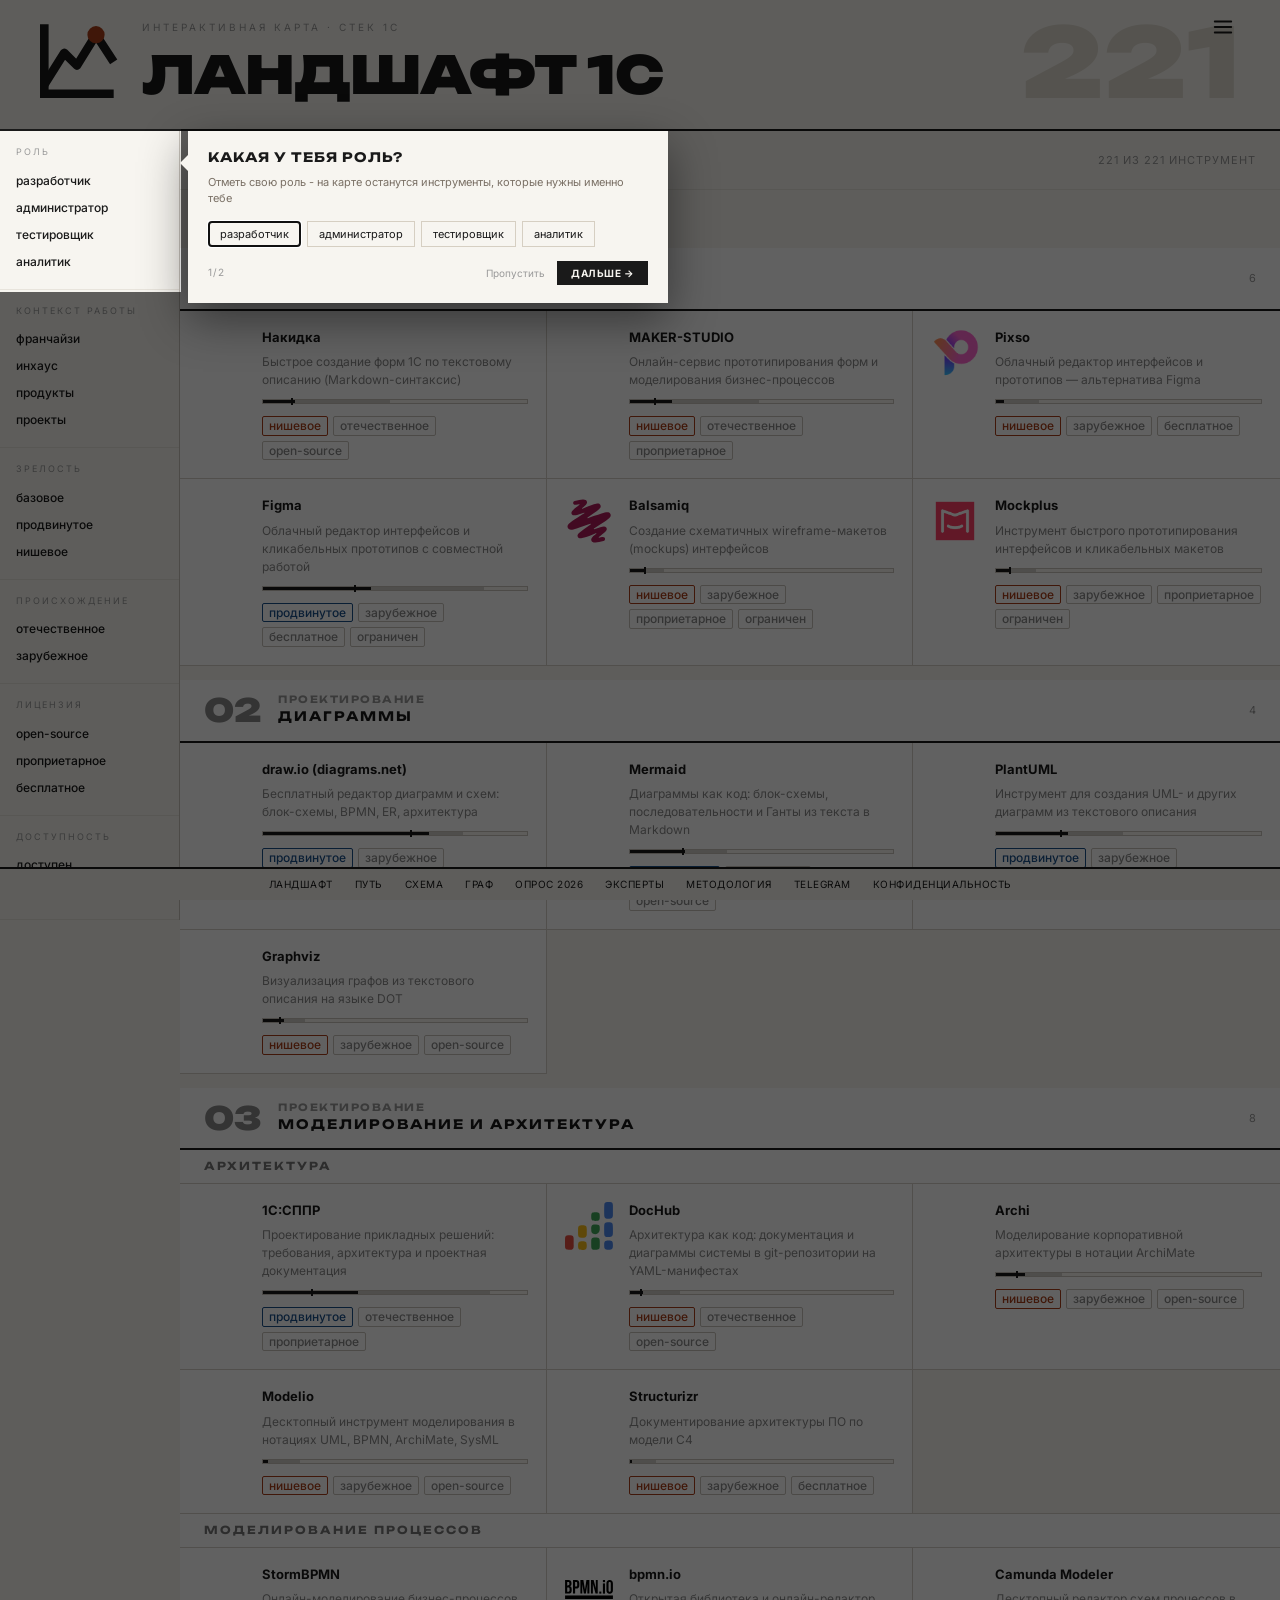
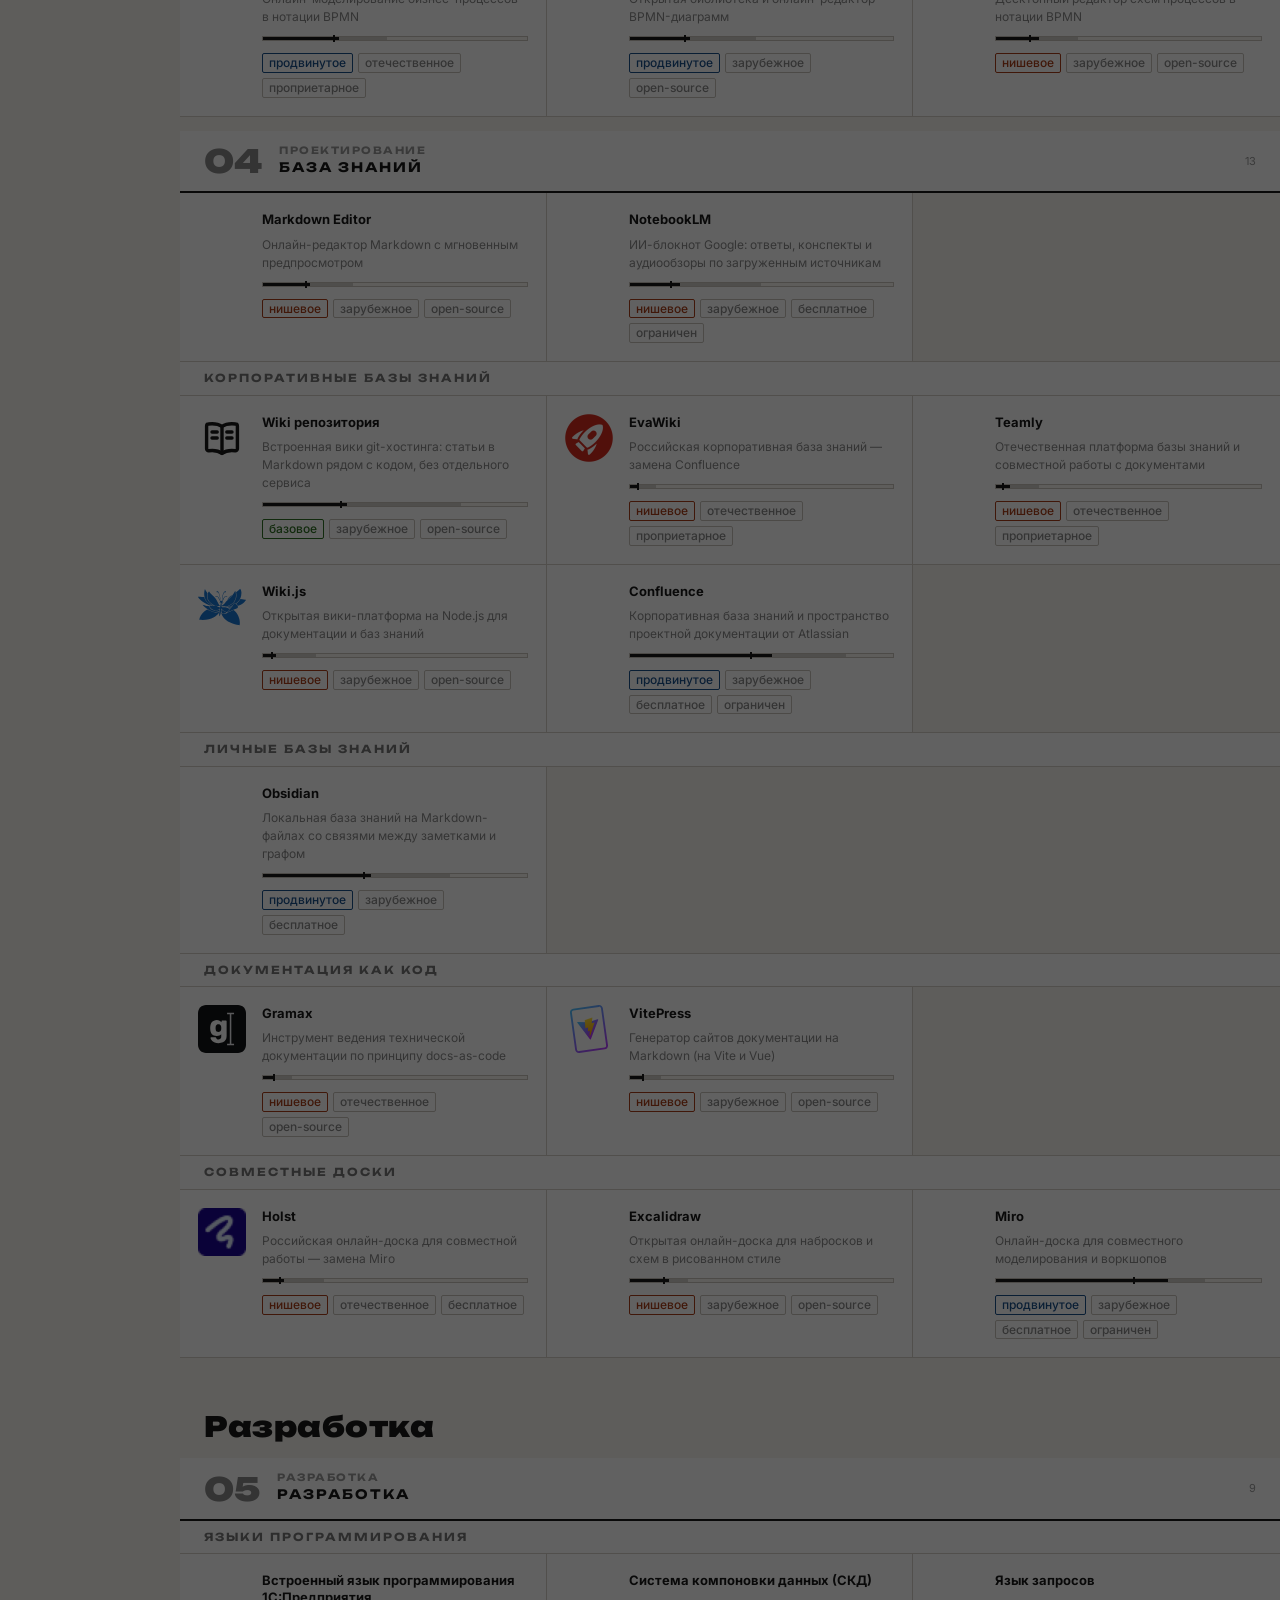
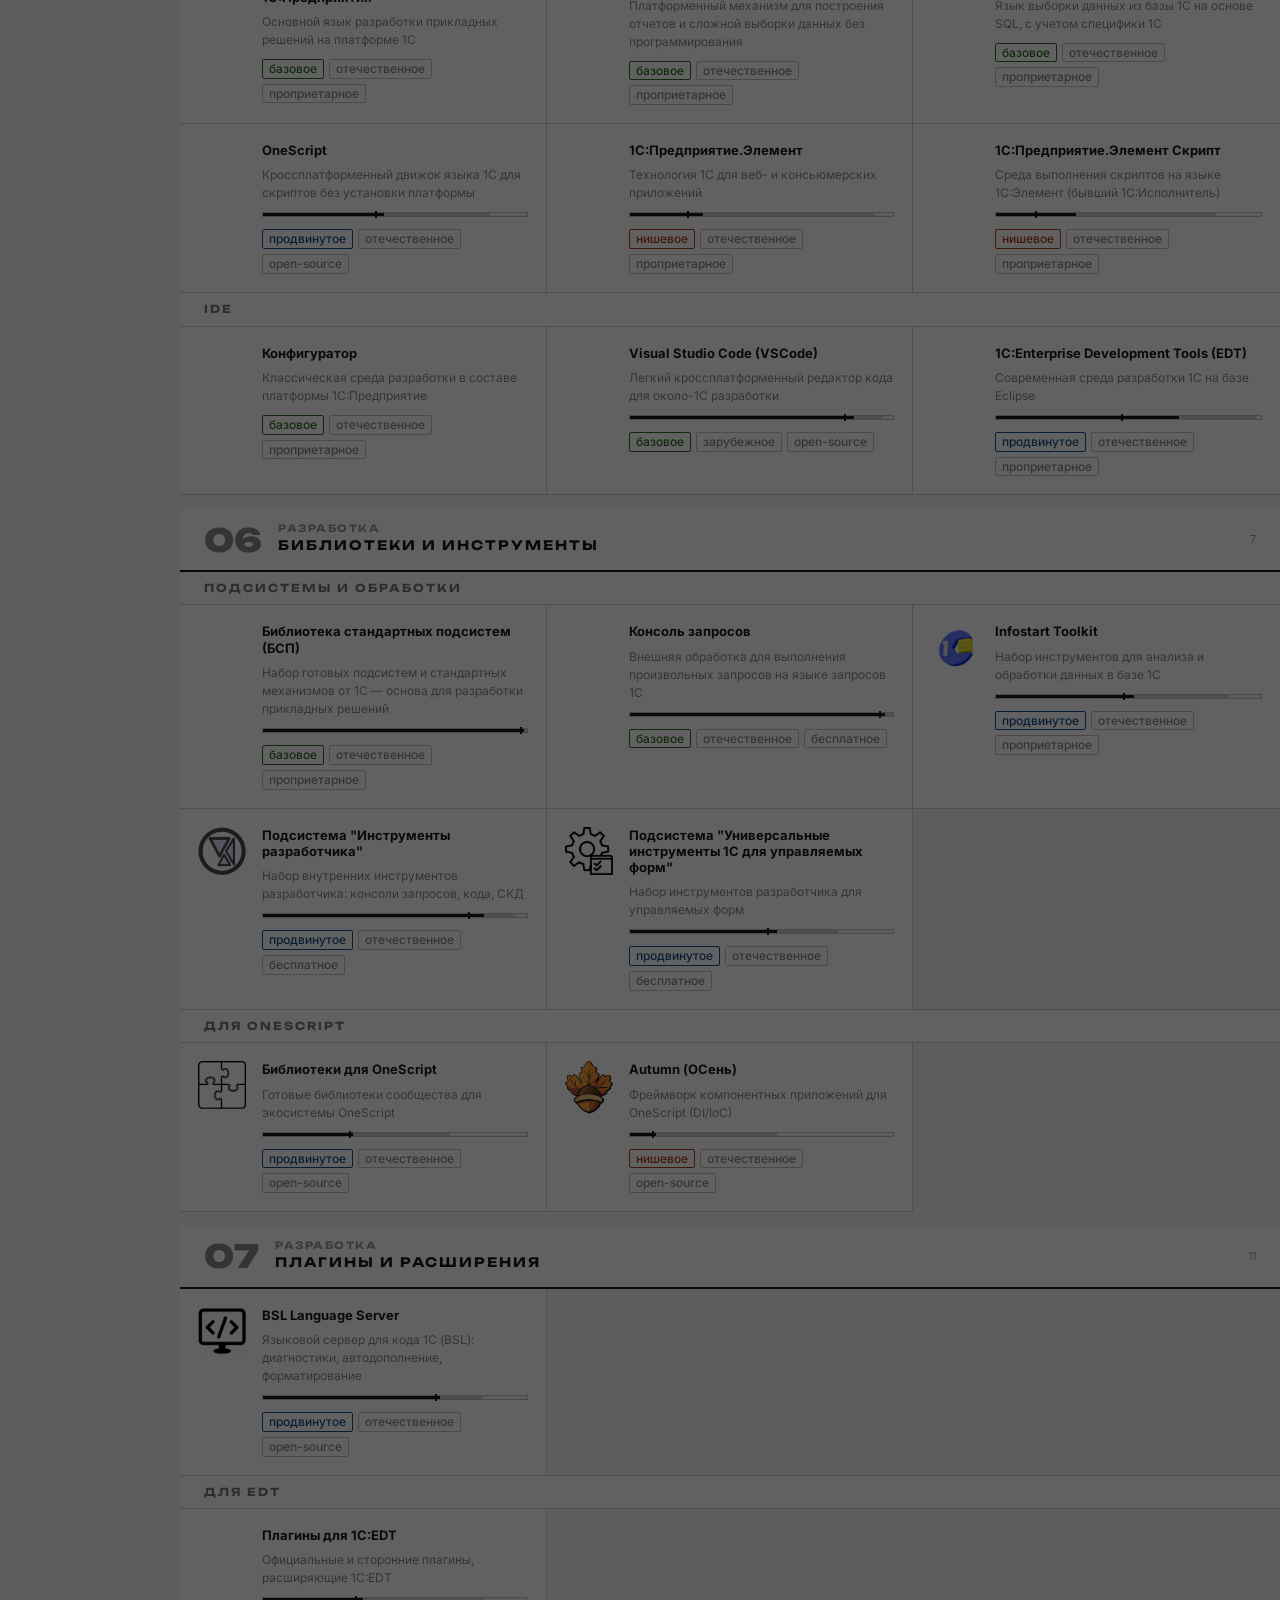
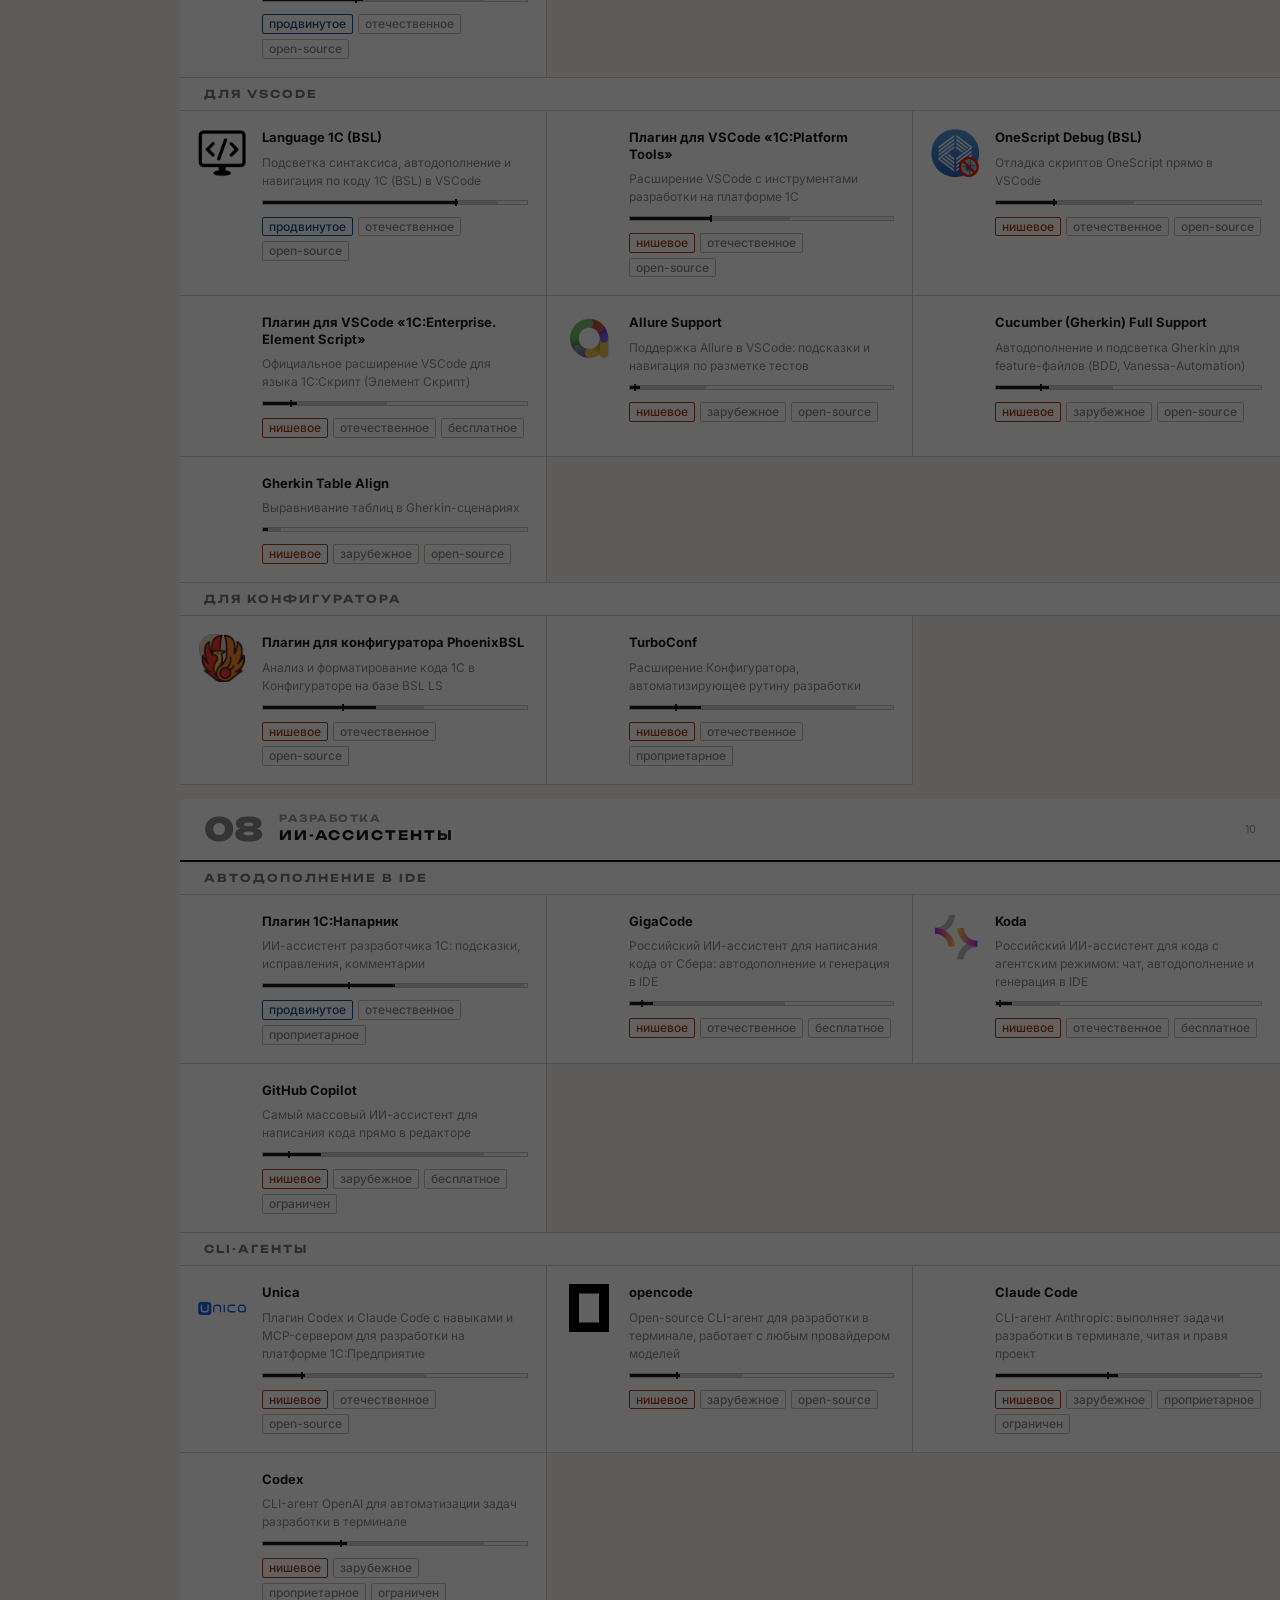
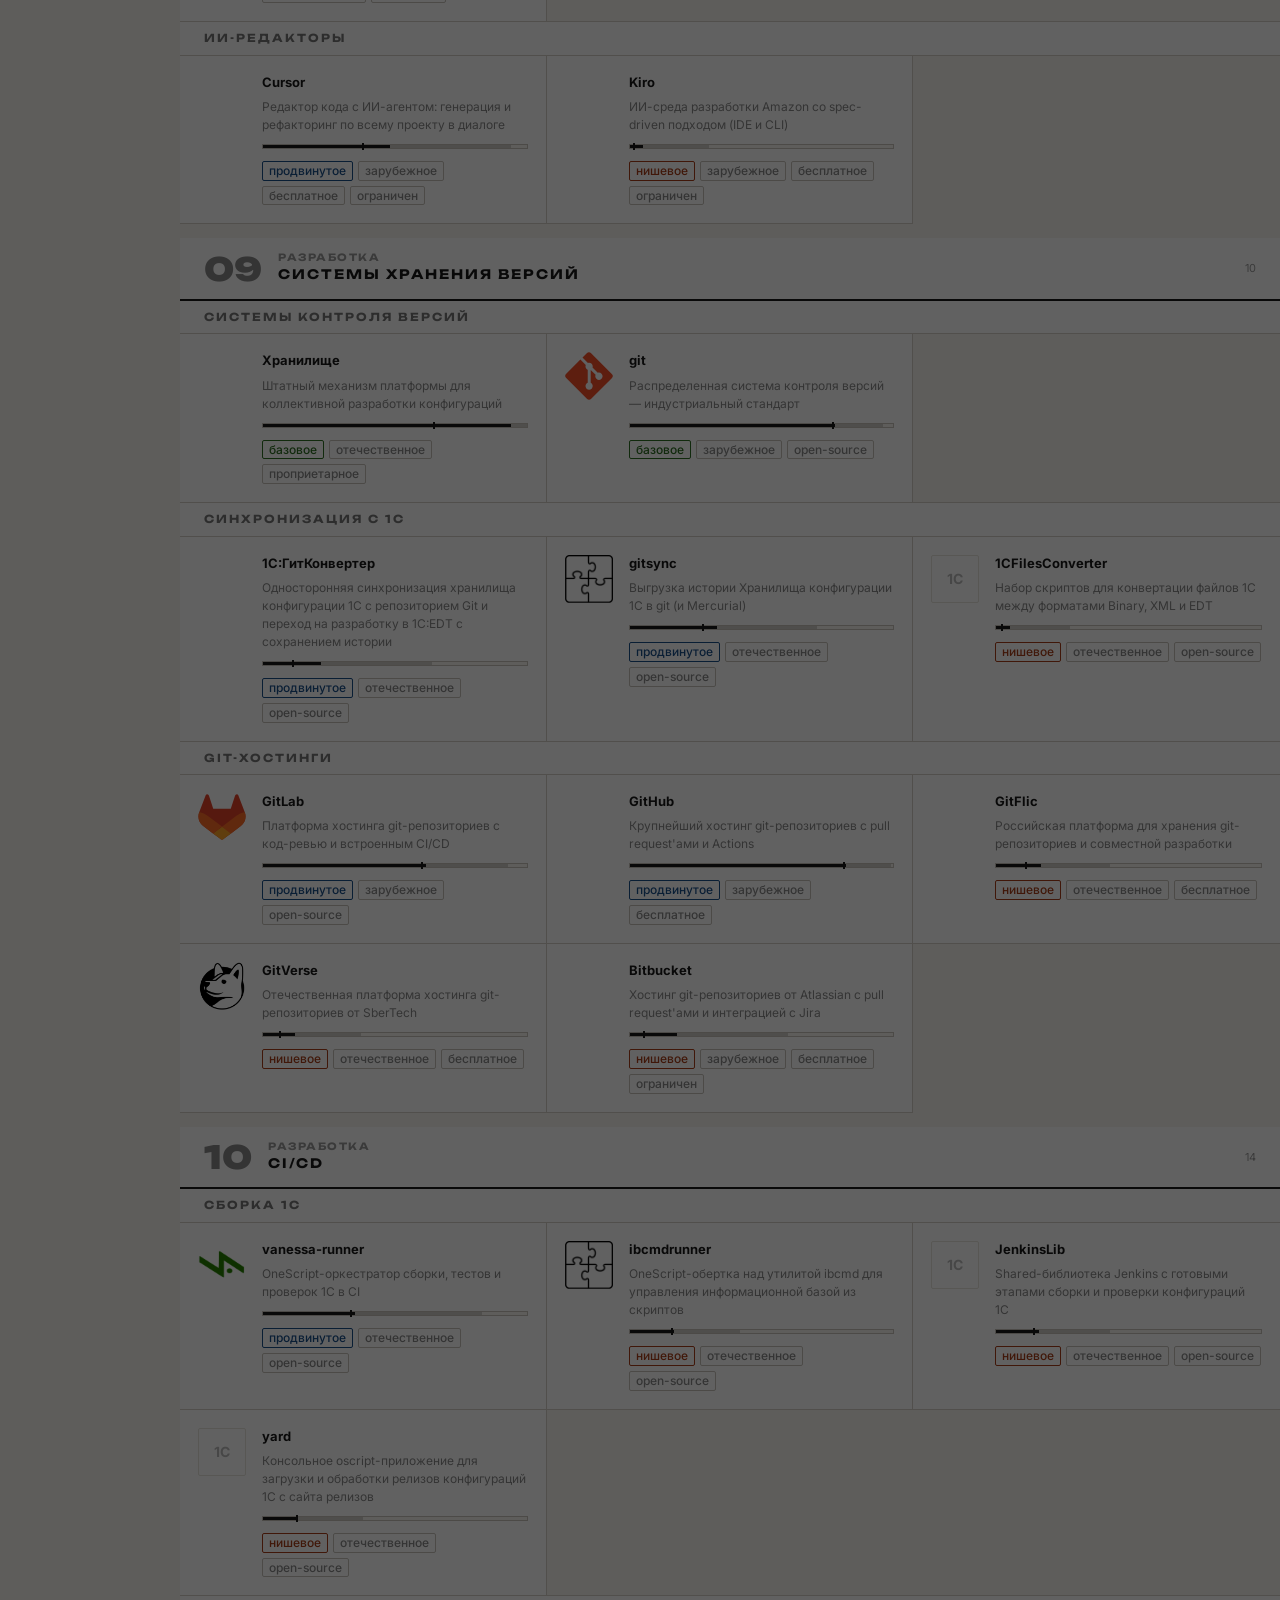
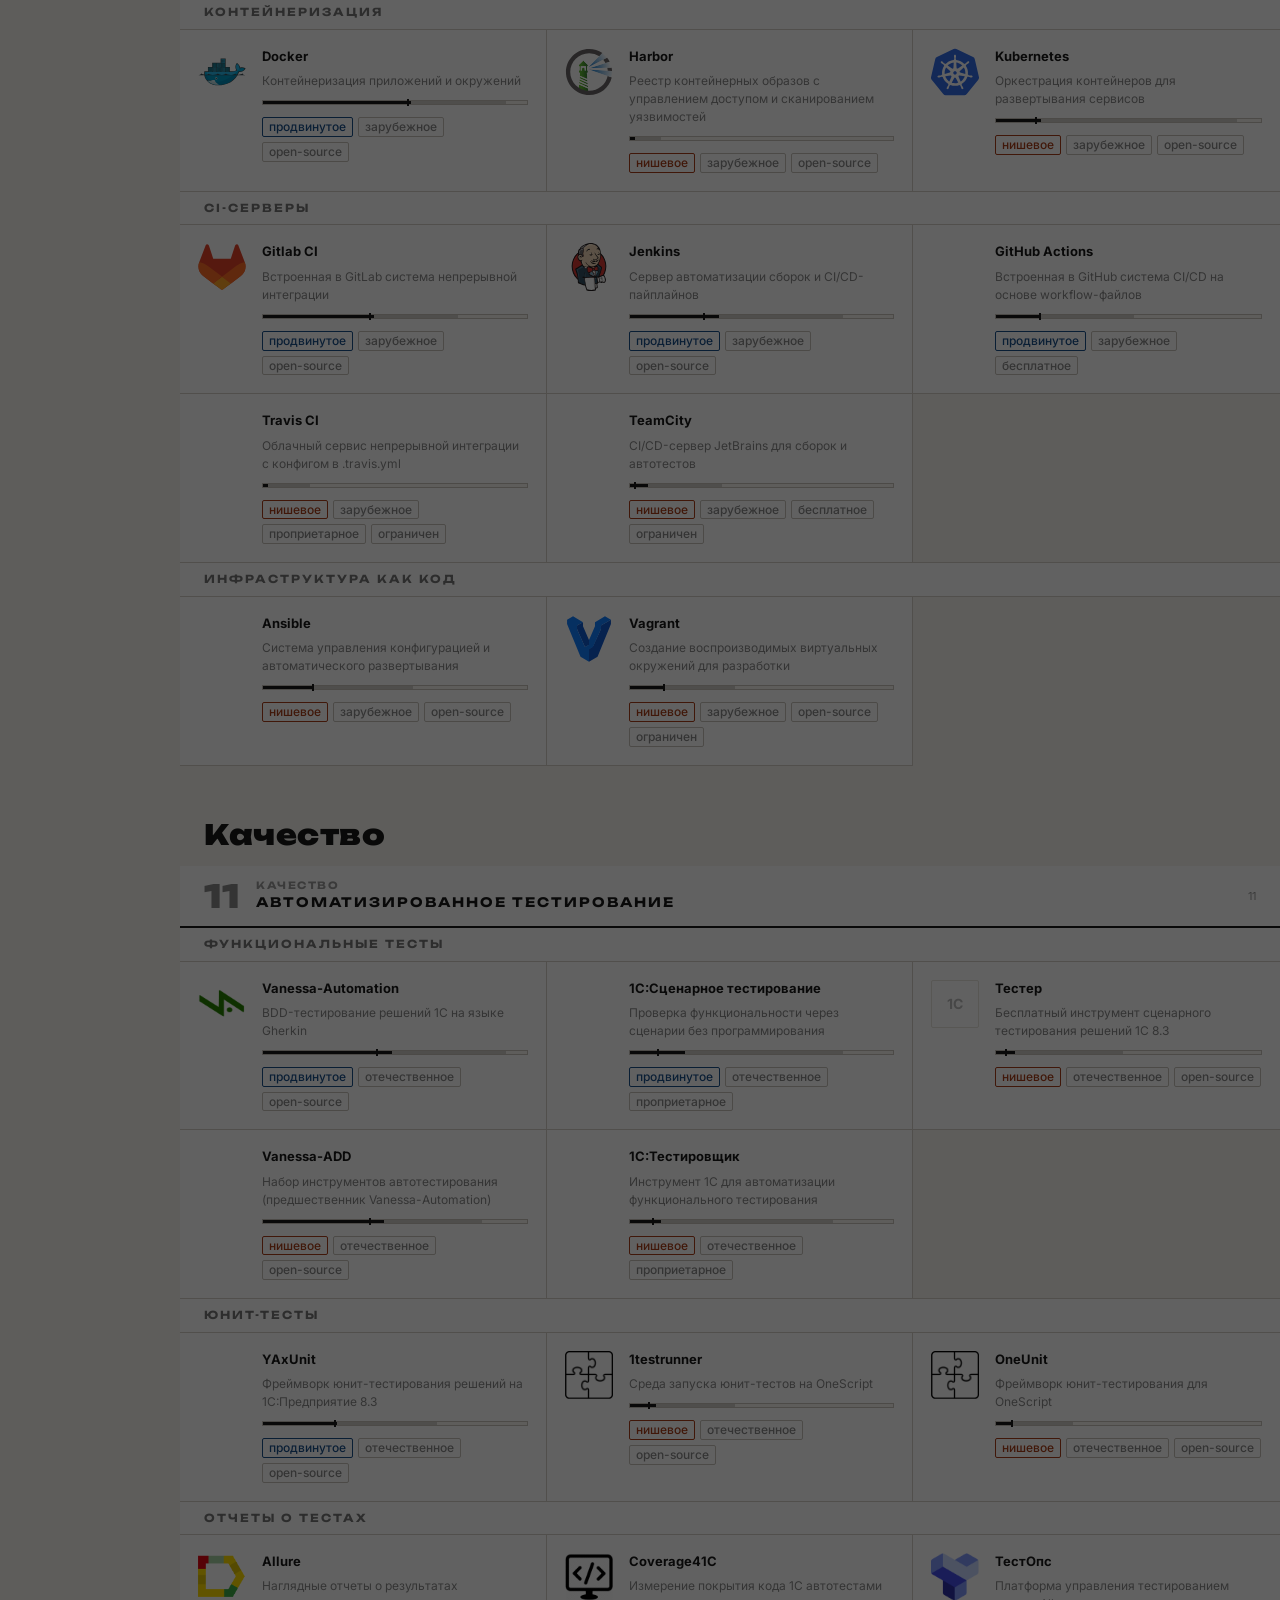
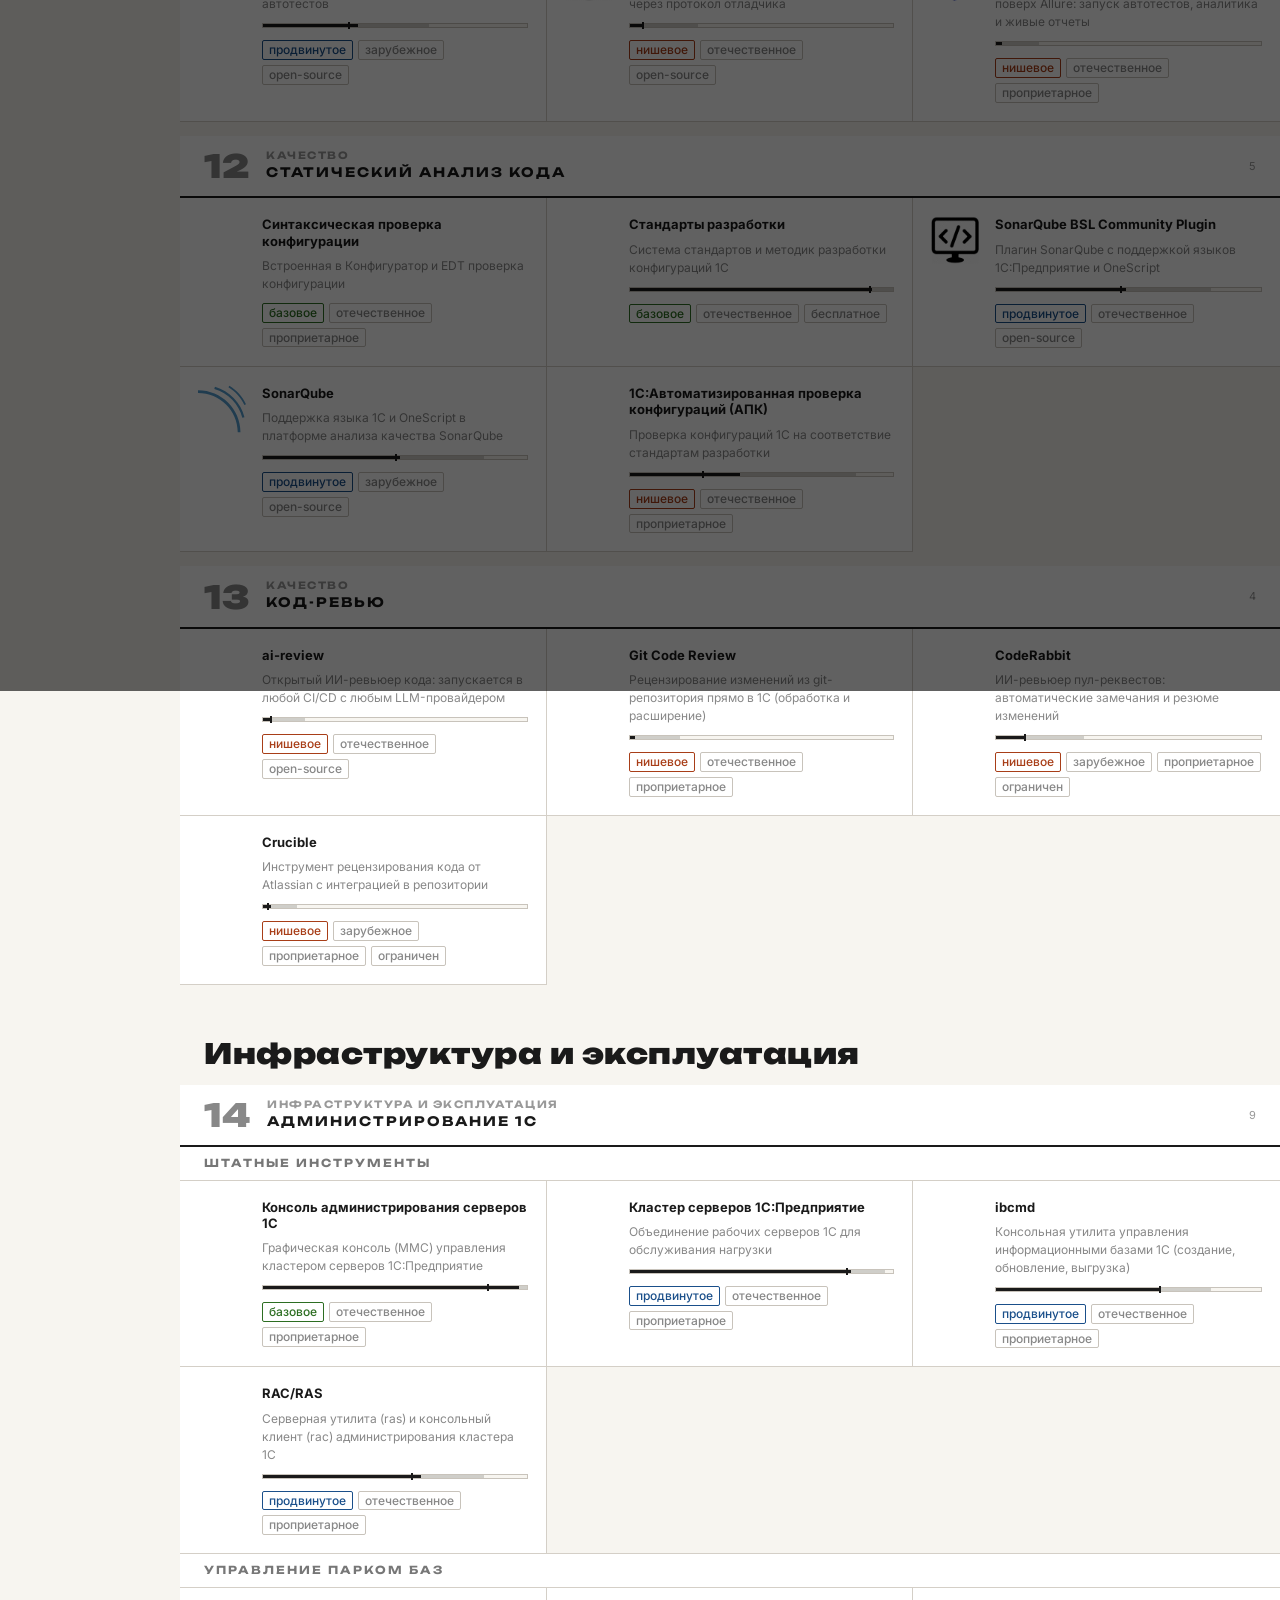
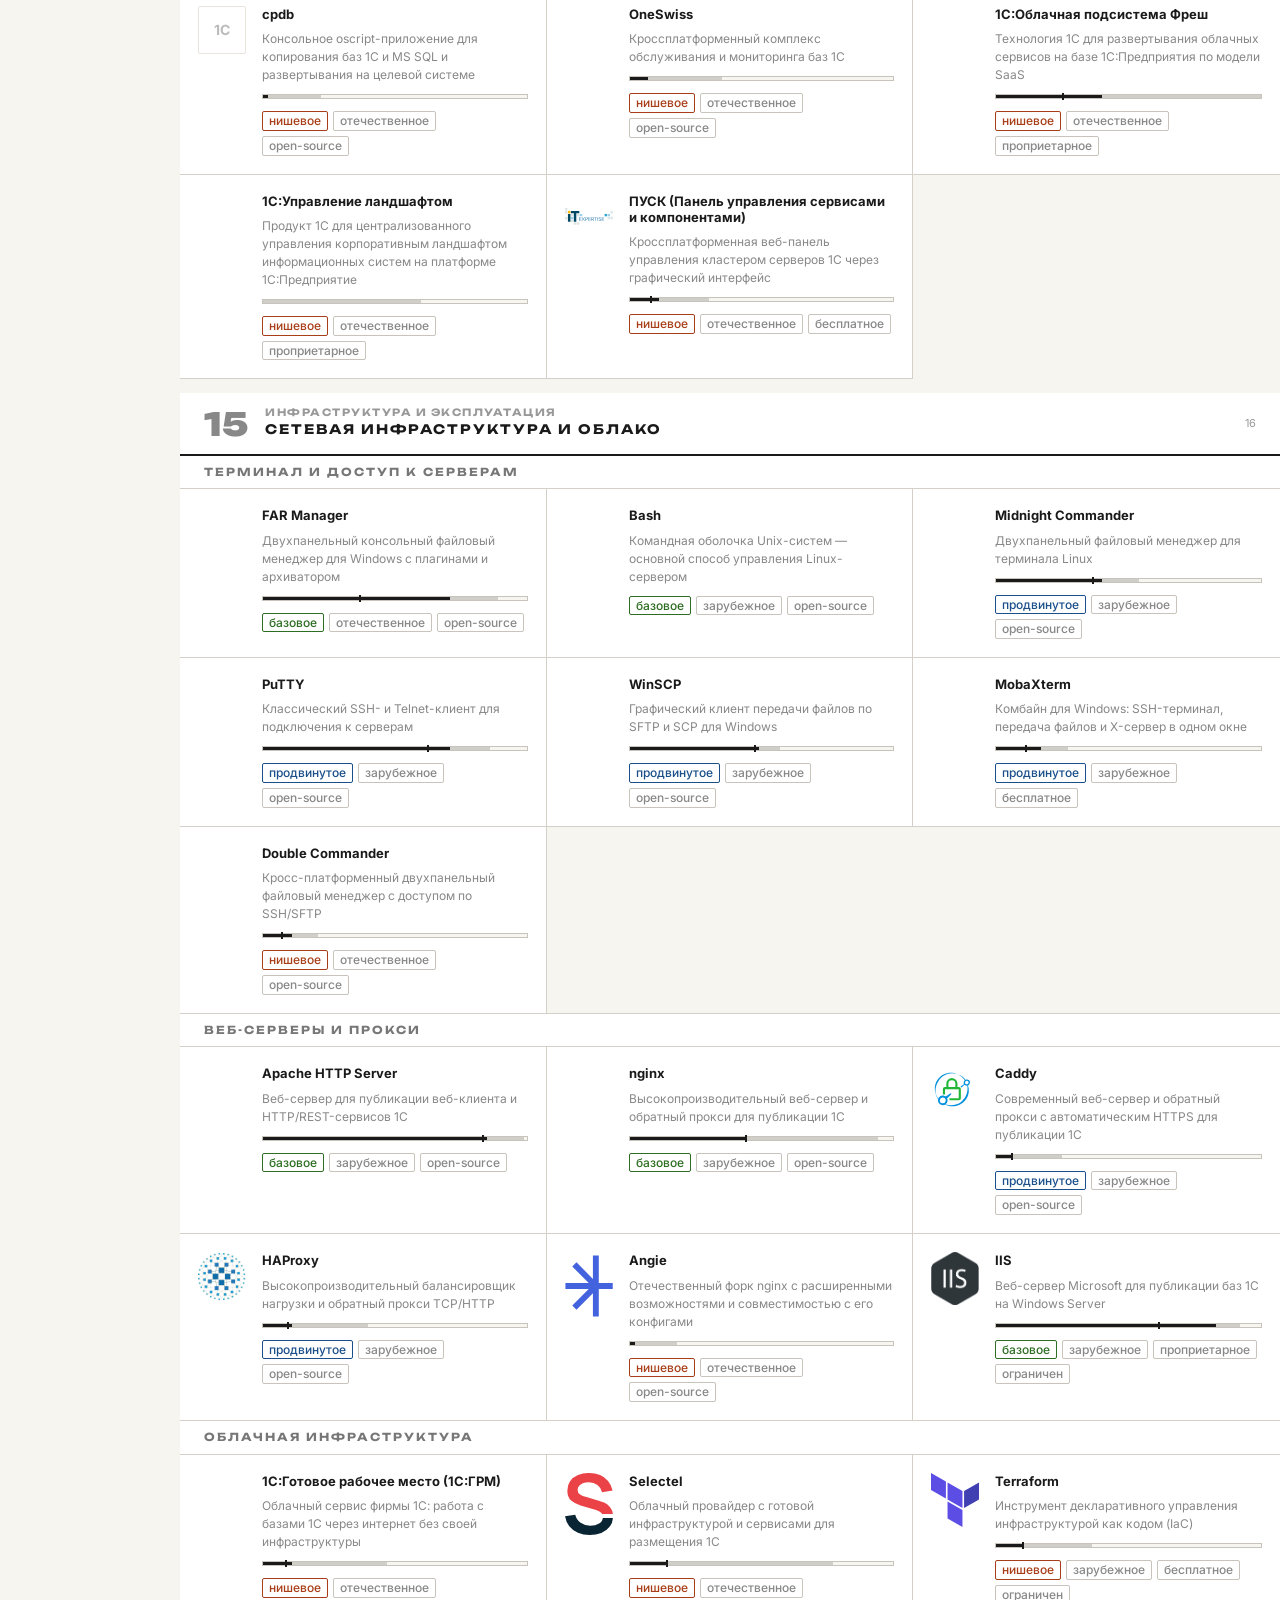
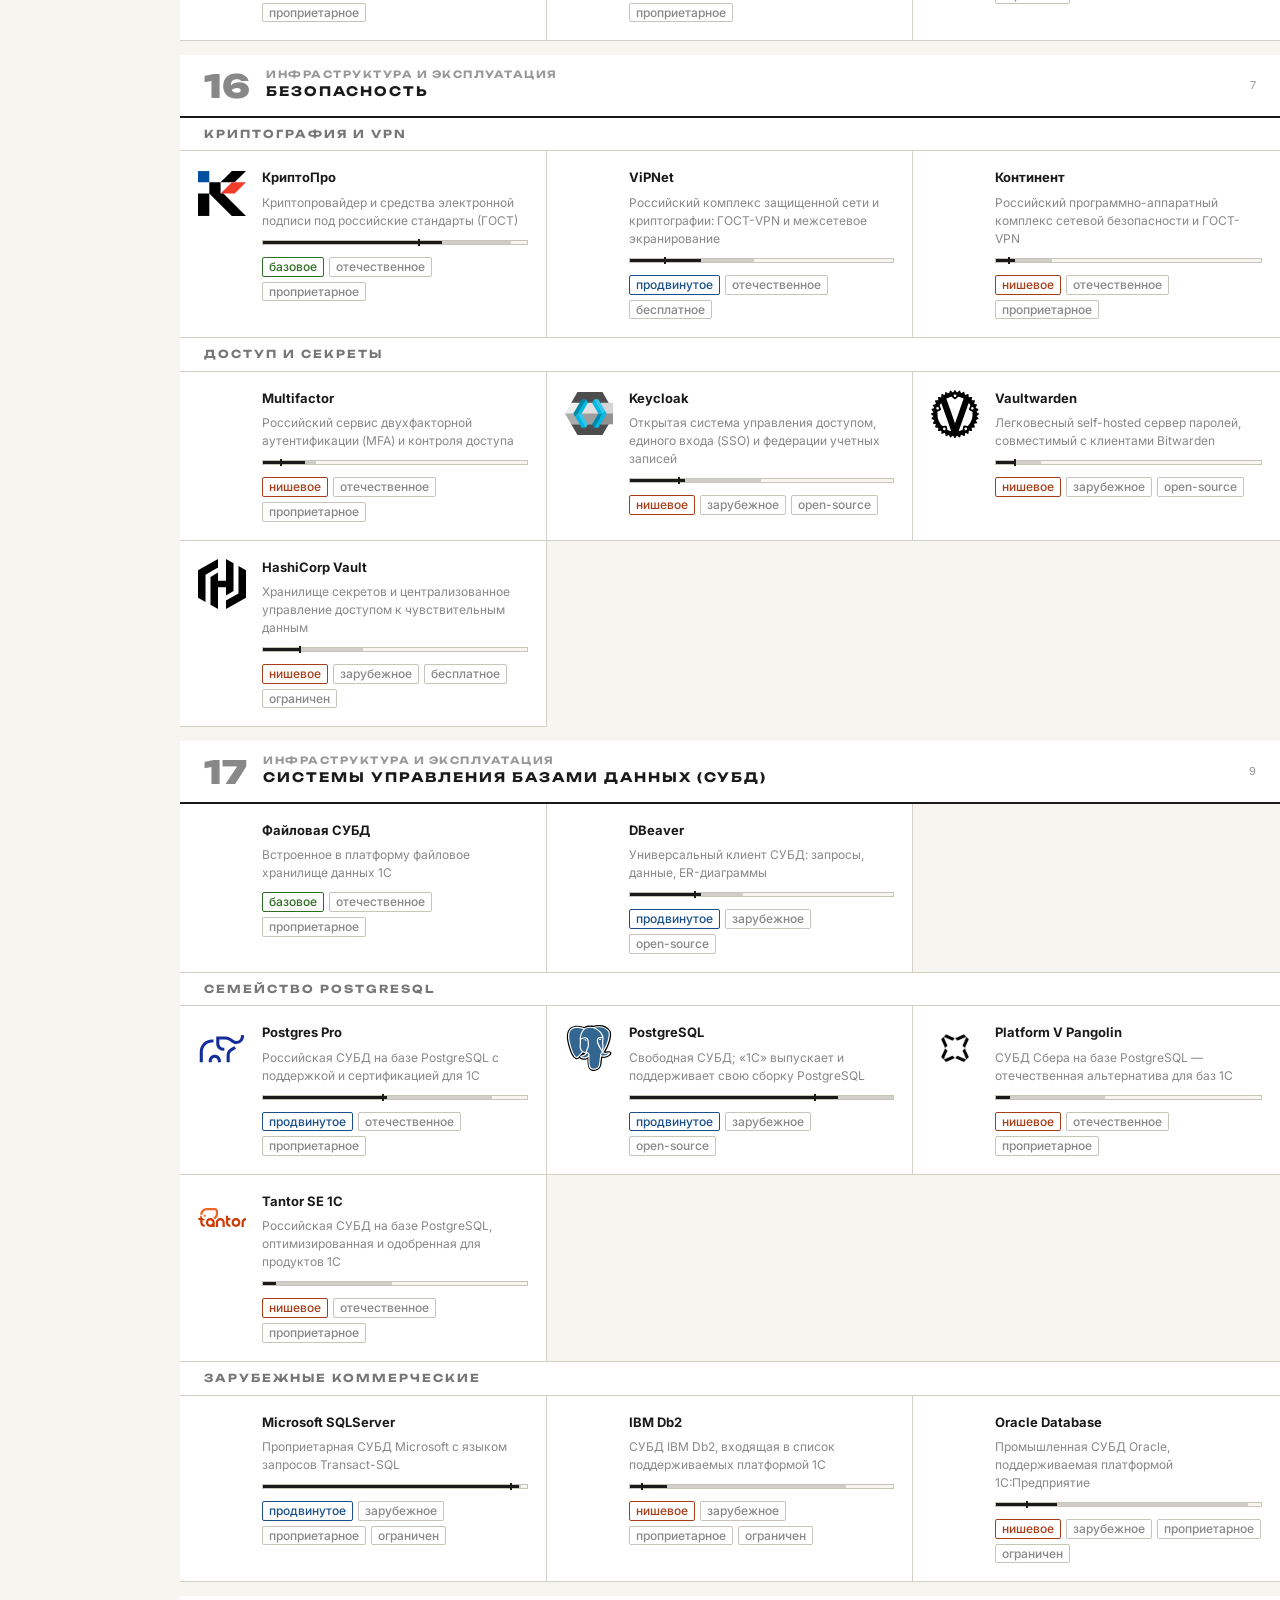
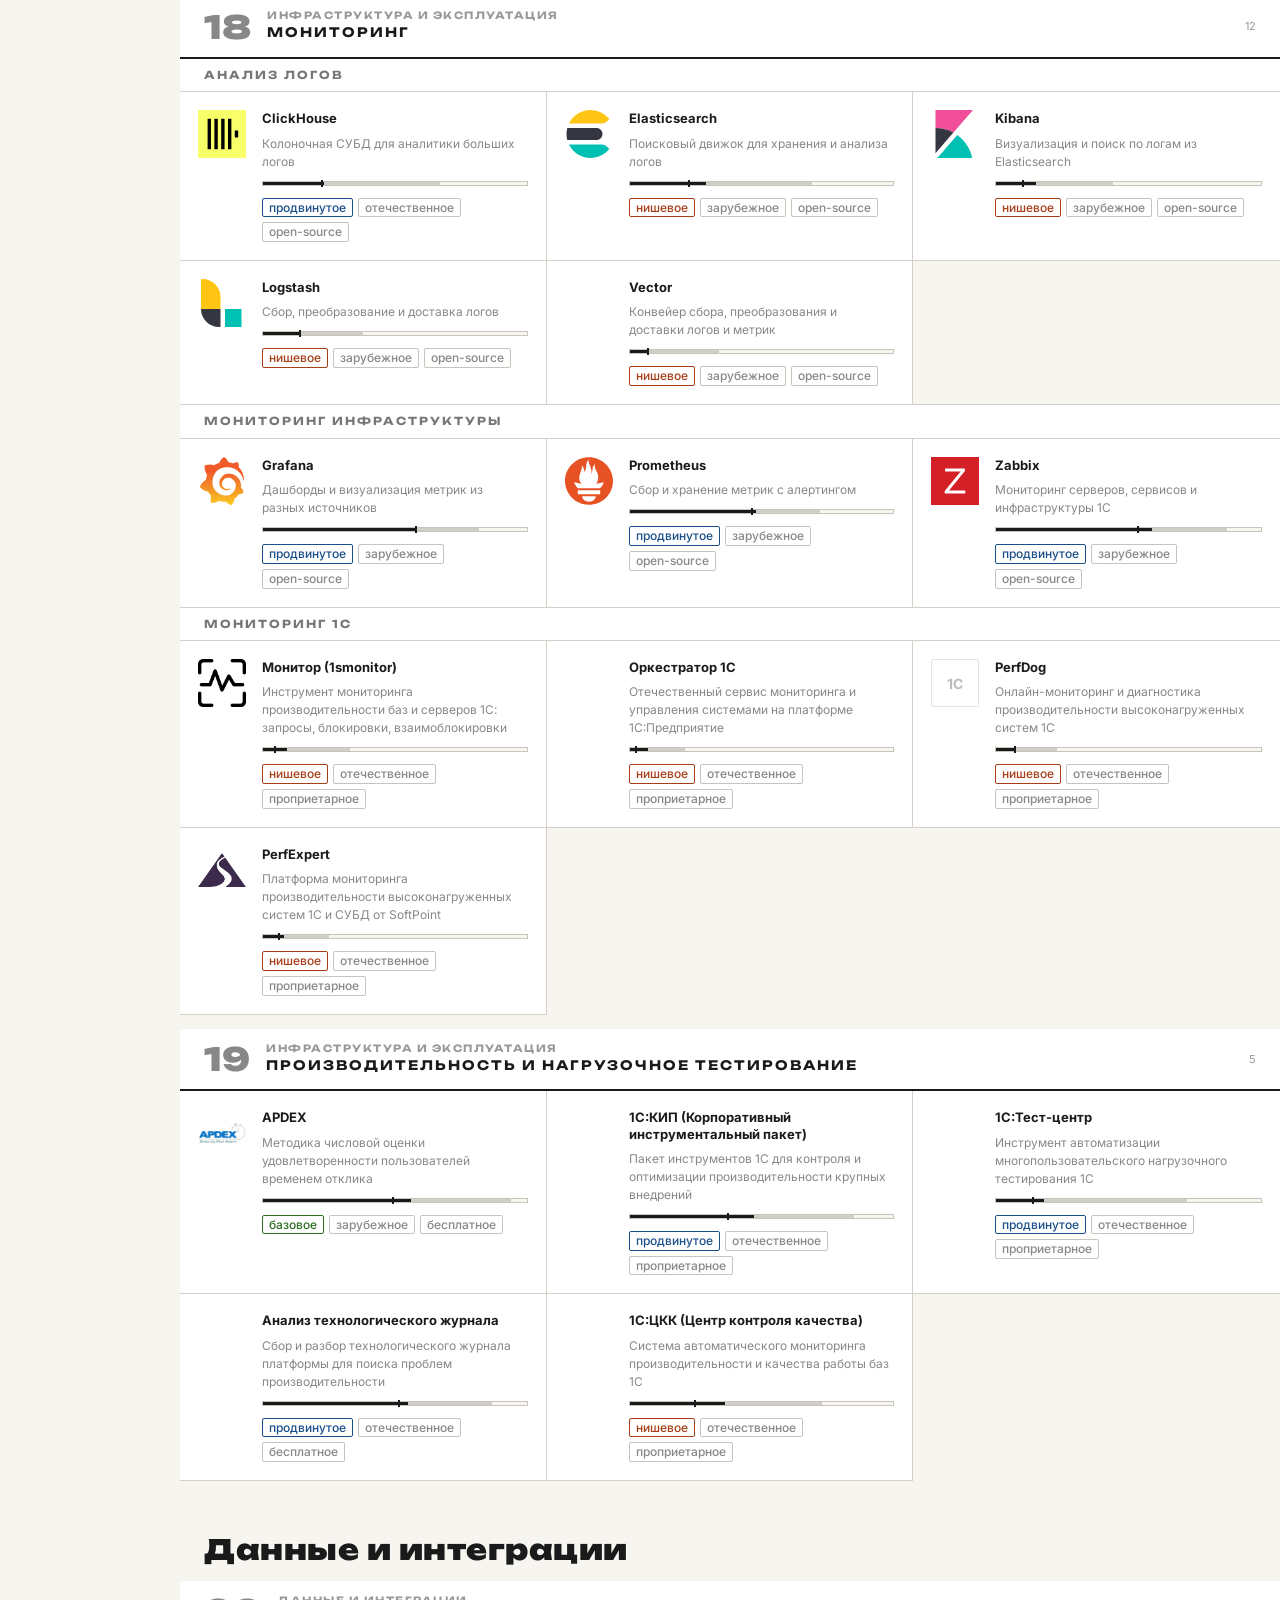
==== commit 7a554320: "Сортировать инструменты по названию при равных метках" ====
--- a/app/index.html
+++ b/app/index.html
@@ -149,9 +149,9 @@
             <div class="detail__body"></div>
         </dialog>
 
-        <script src="data.js?v=6b86ccf2"></script>
+        <script src="data.js?v=93f20b77"></script>
         <script src="survey2026.js?v=0505dab2"></script>
-        <script src="shared.js?v=c3413f89"></script>
+        <script src="shared.js?v=dc532eed"></script>
         <script src="repostats.js?v=648f5c5e"></script>
         <script src="detail.js?v=4599f70f"></script>
         <script src="nav.js?v=b99e3f53"></script>
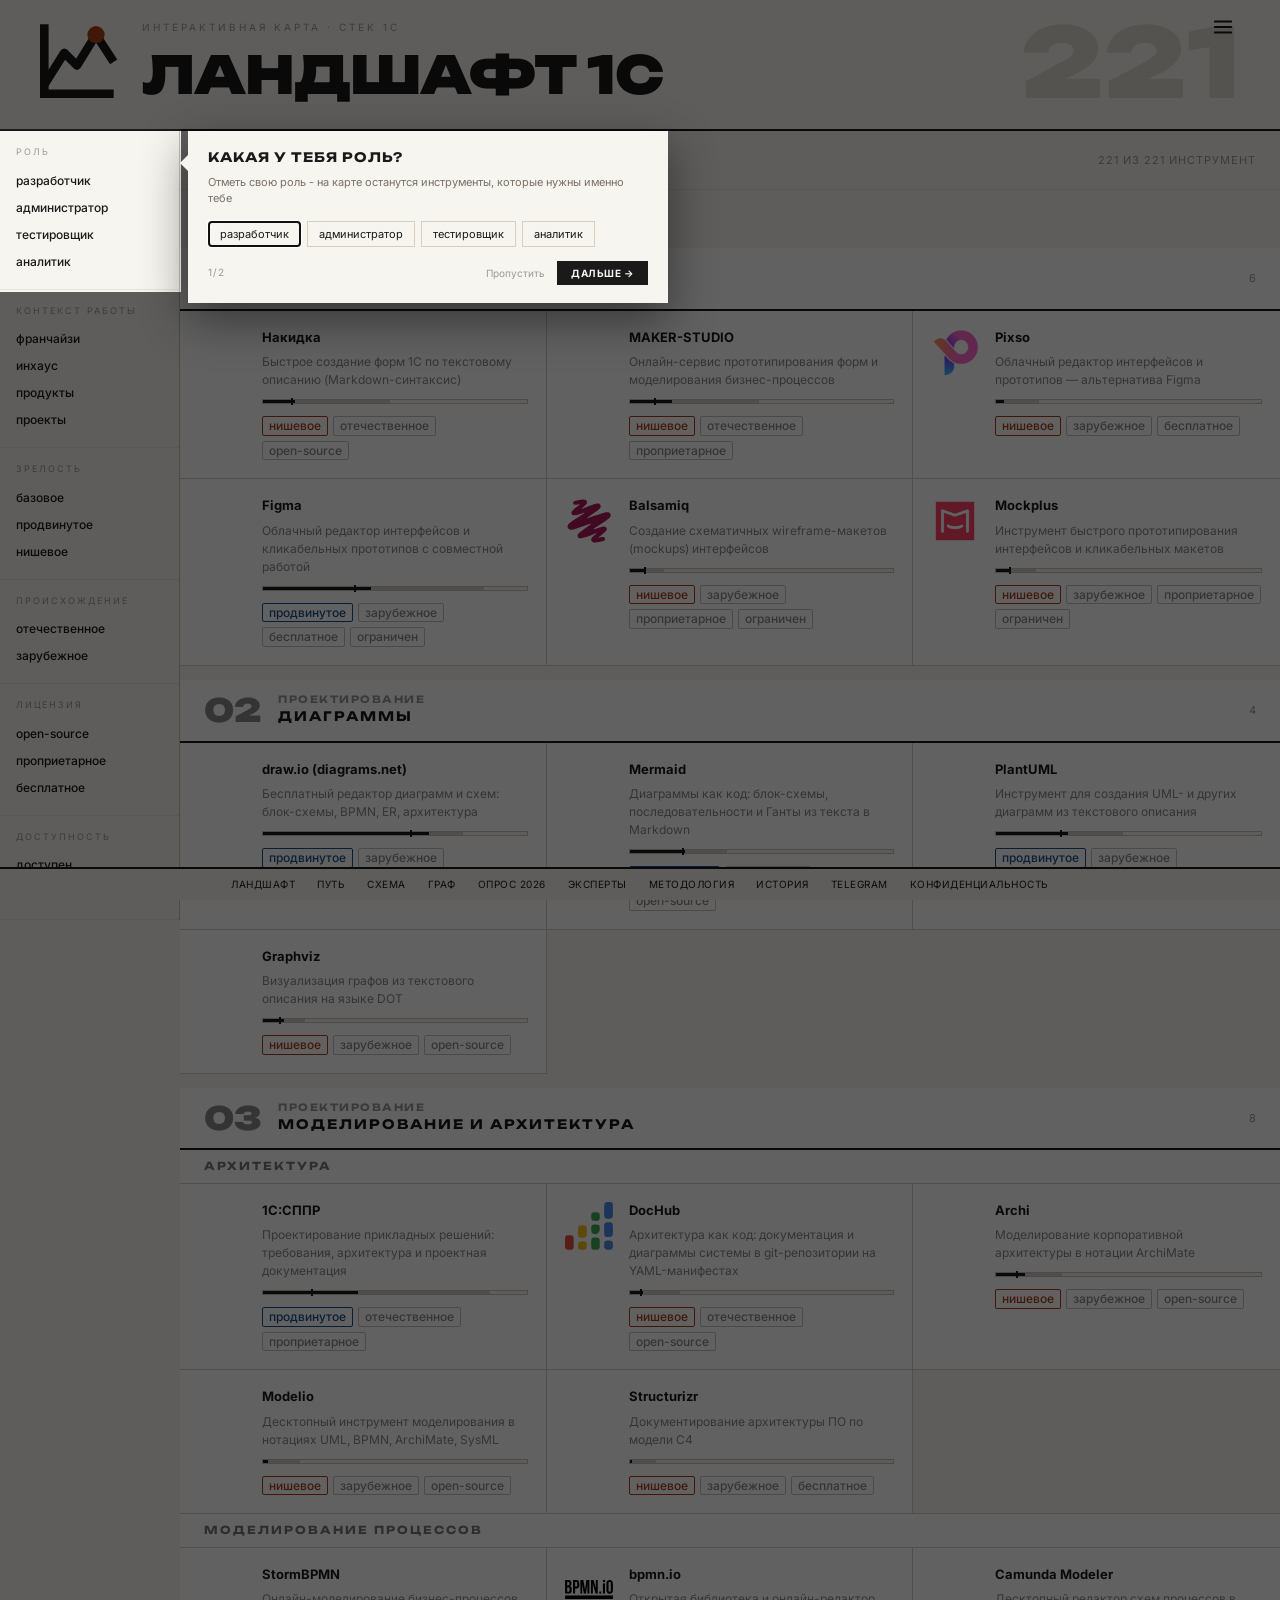
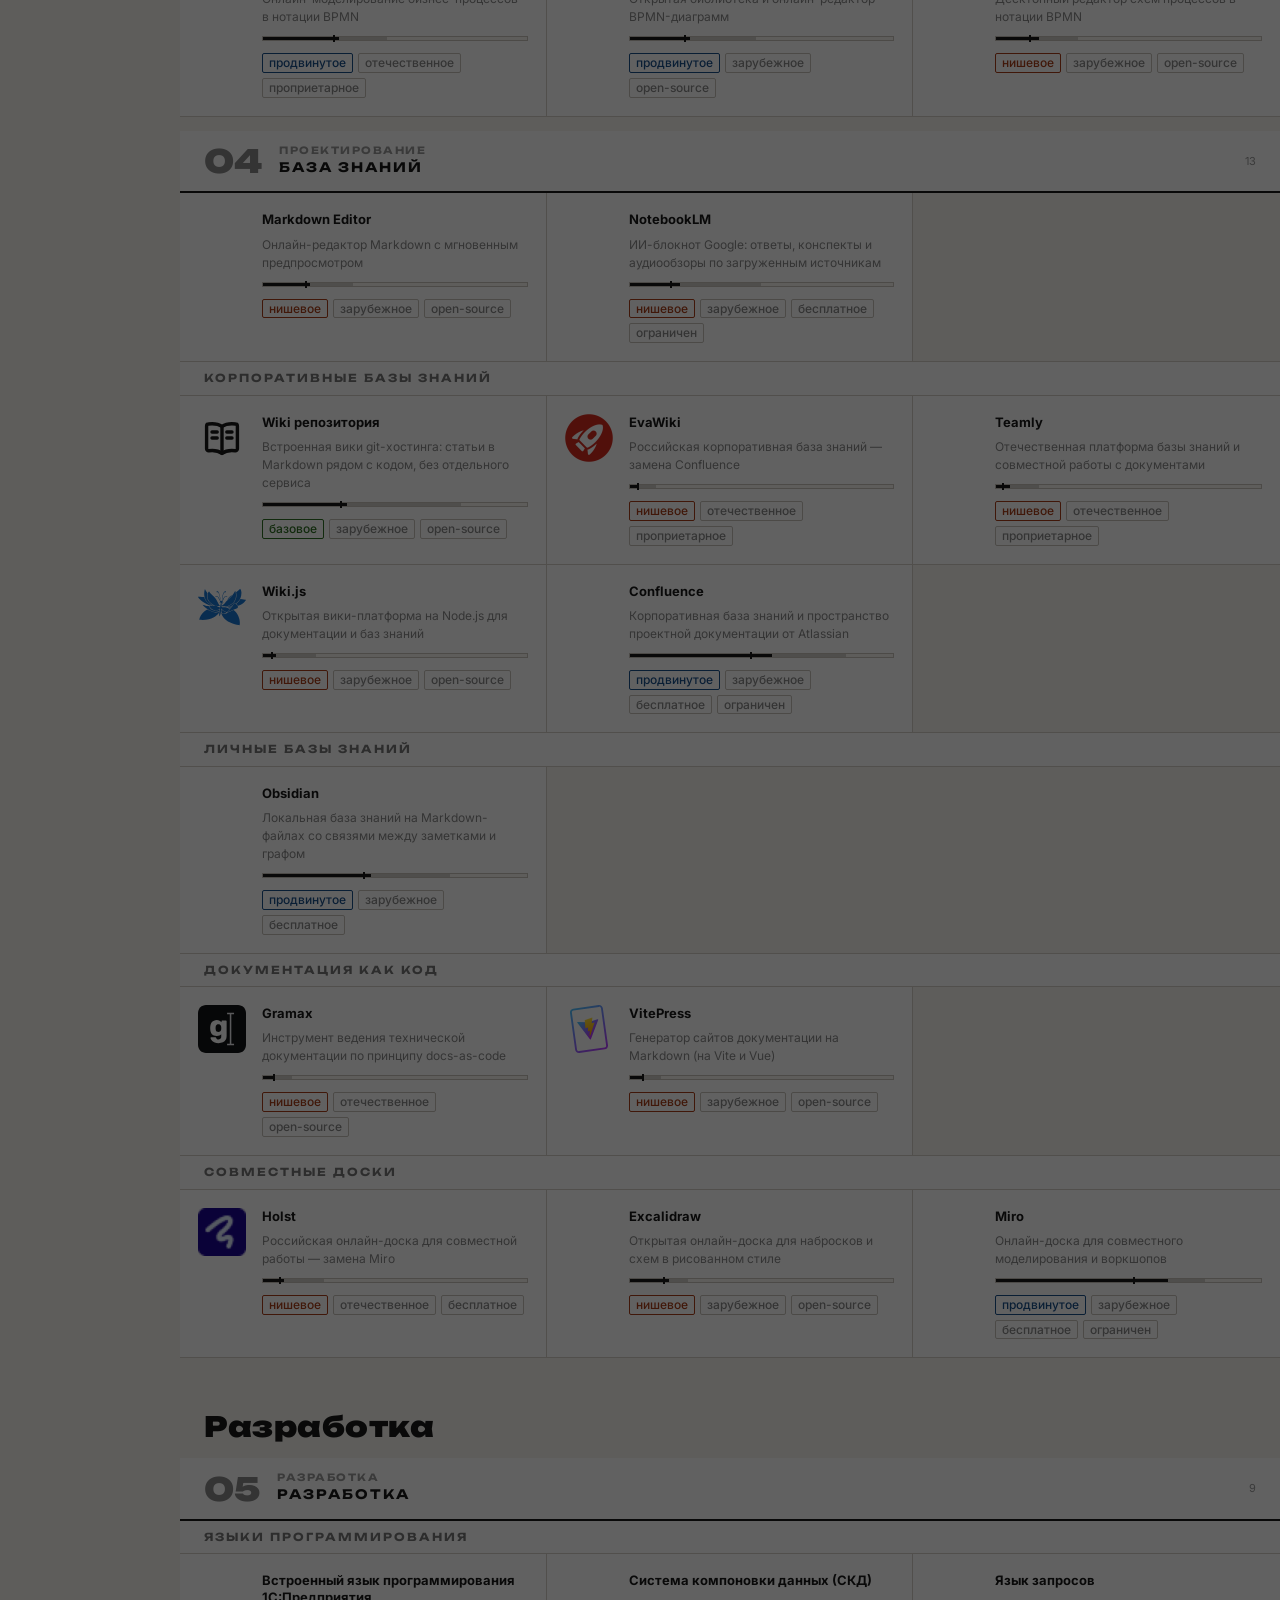
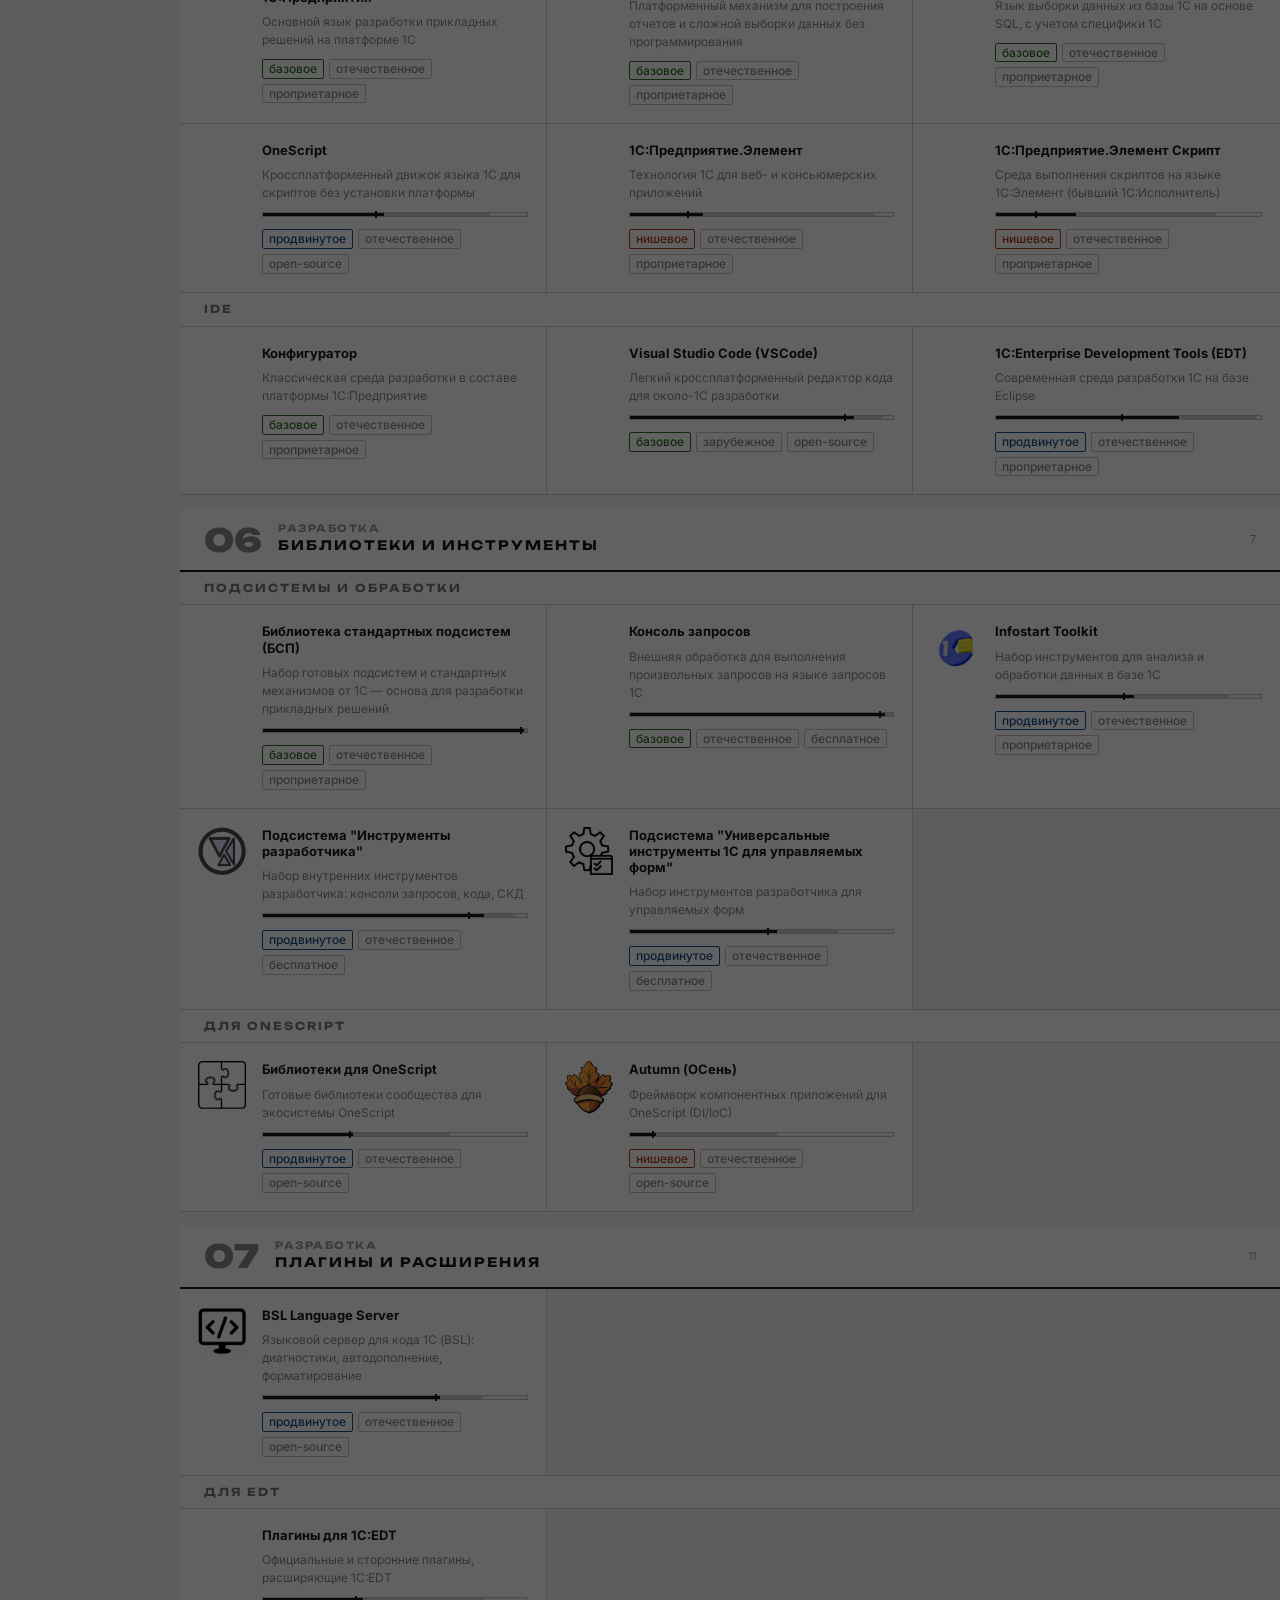
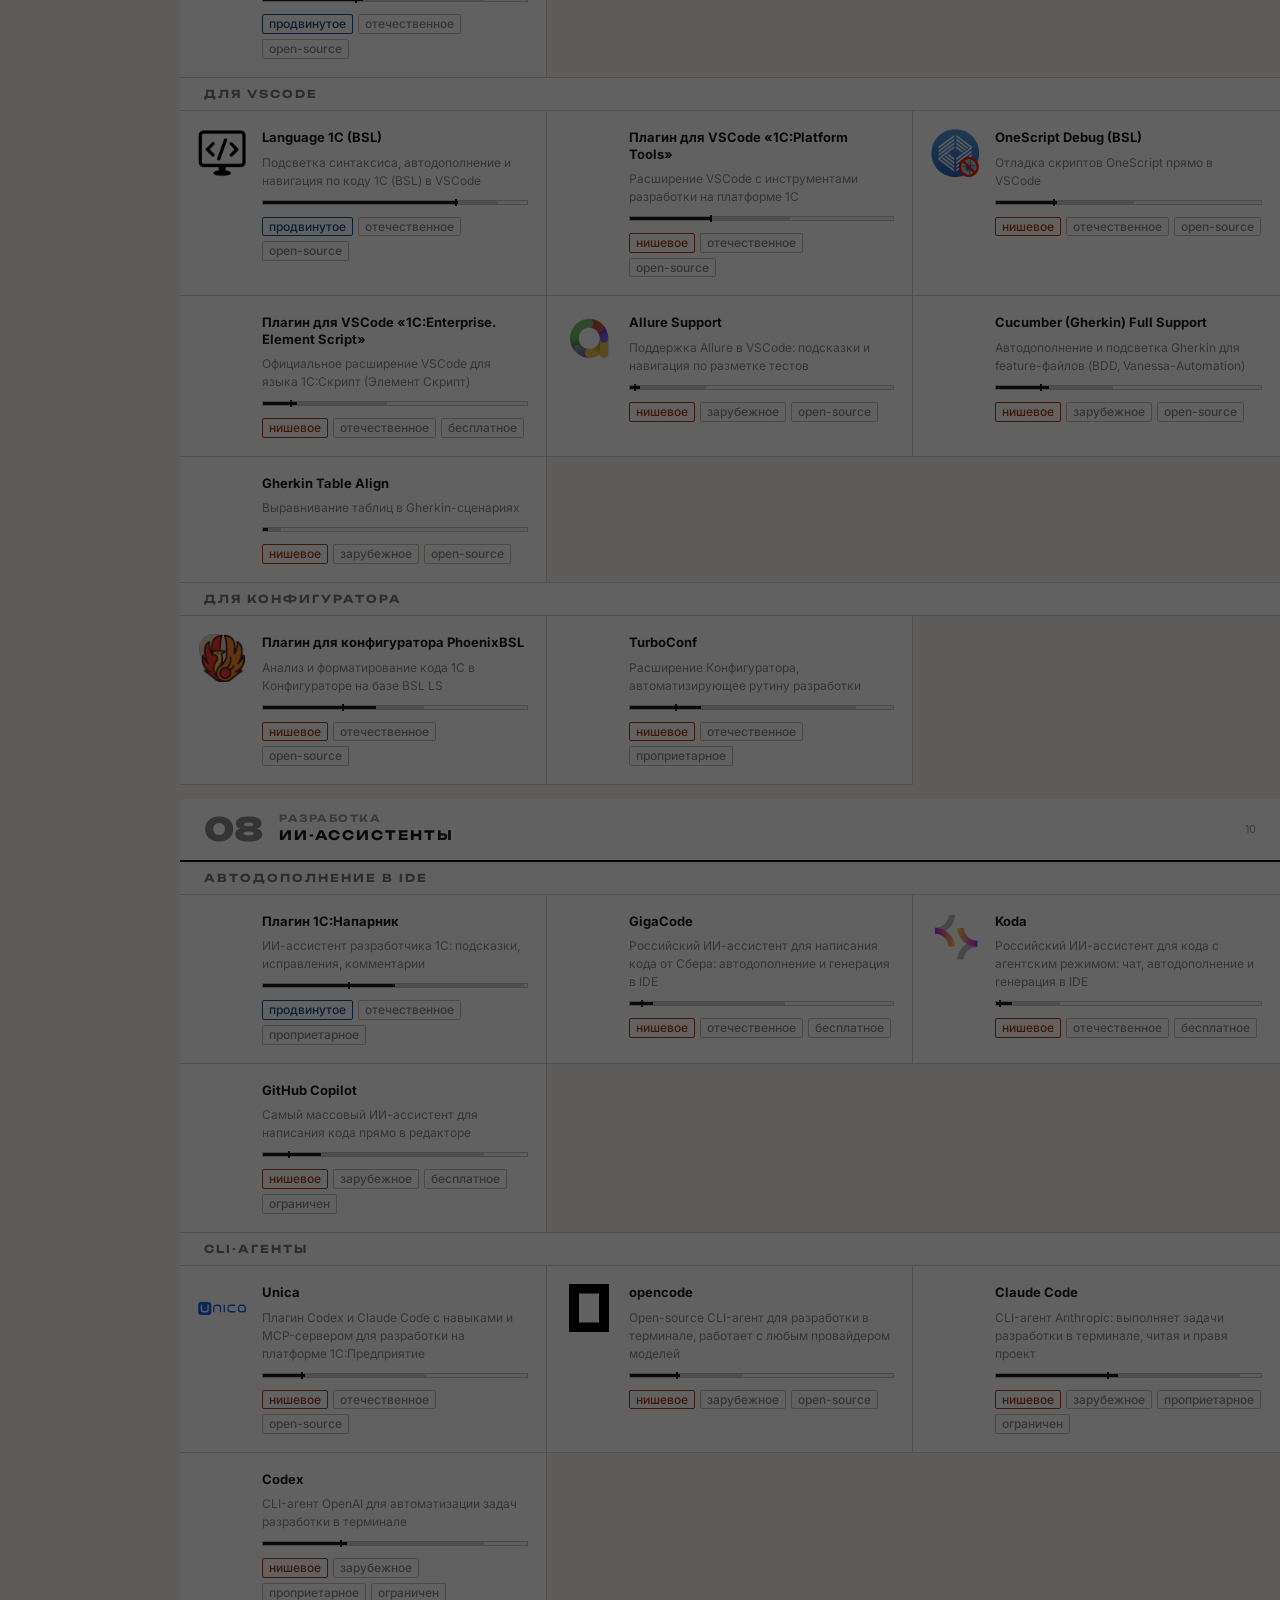
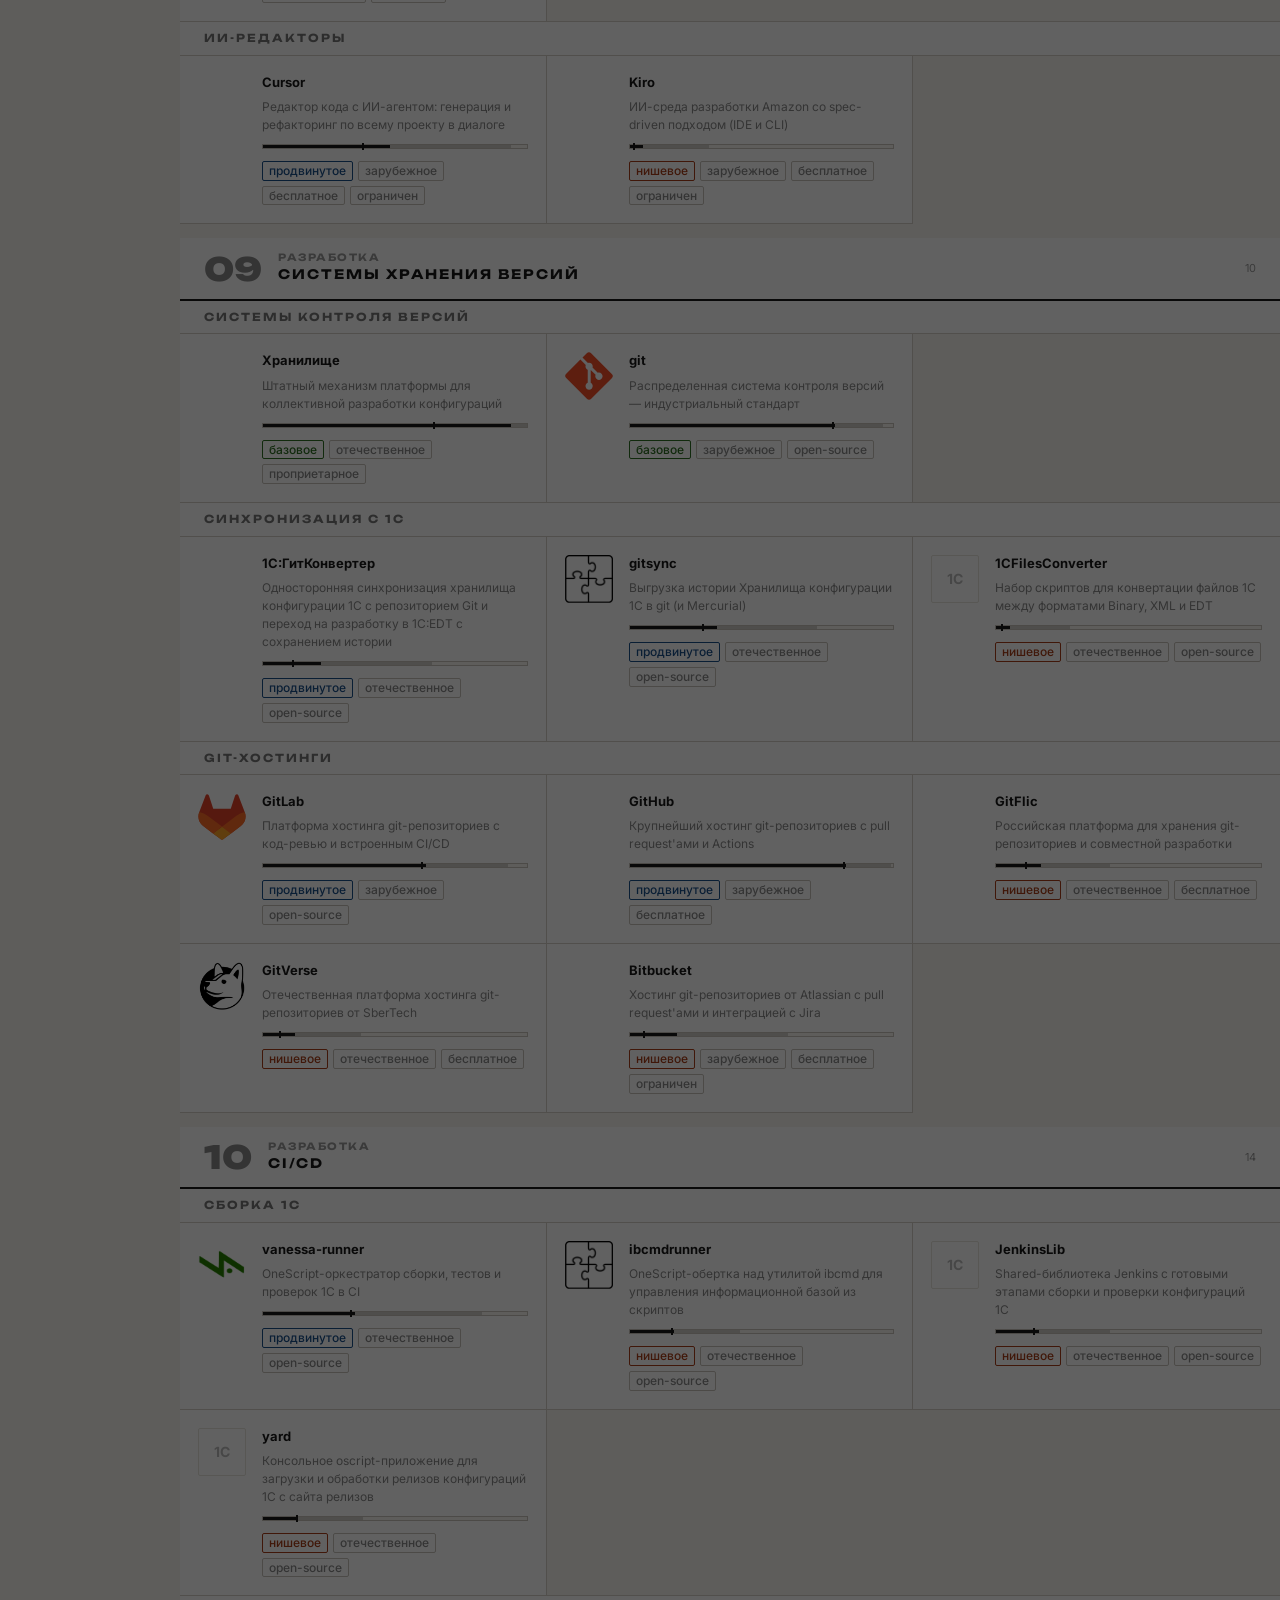
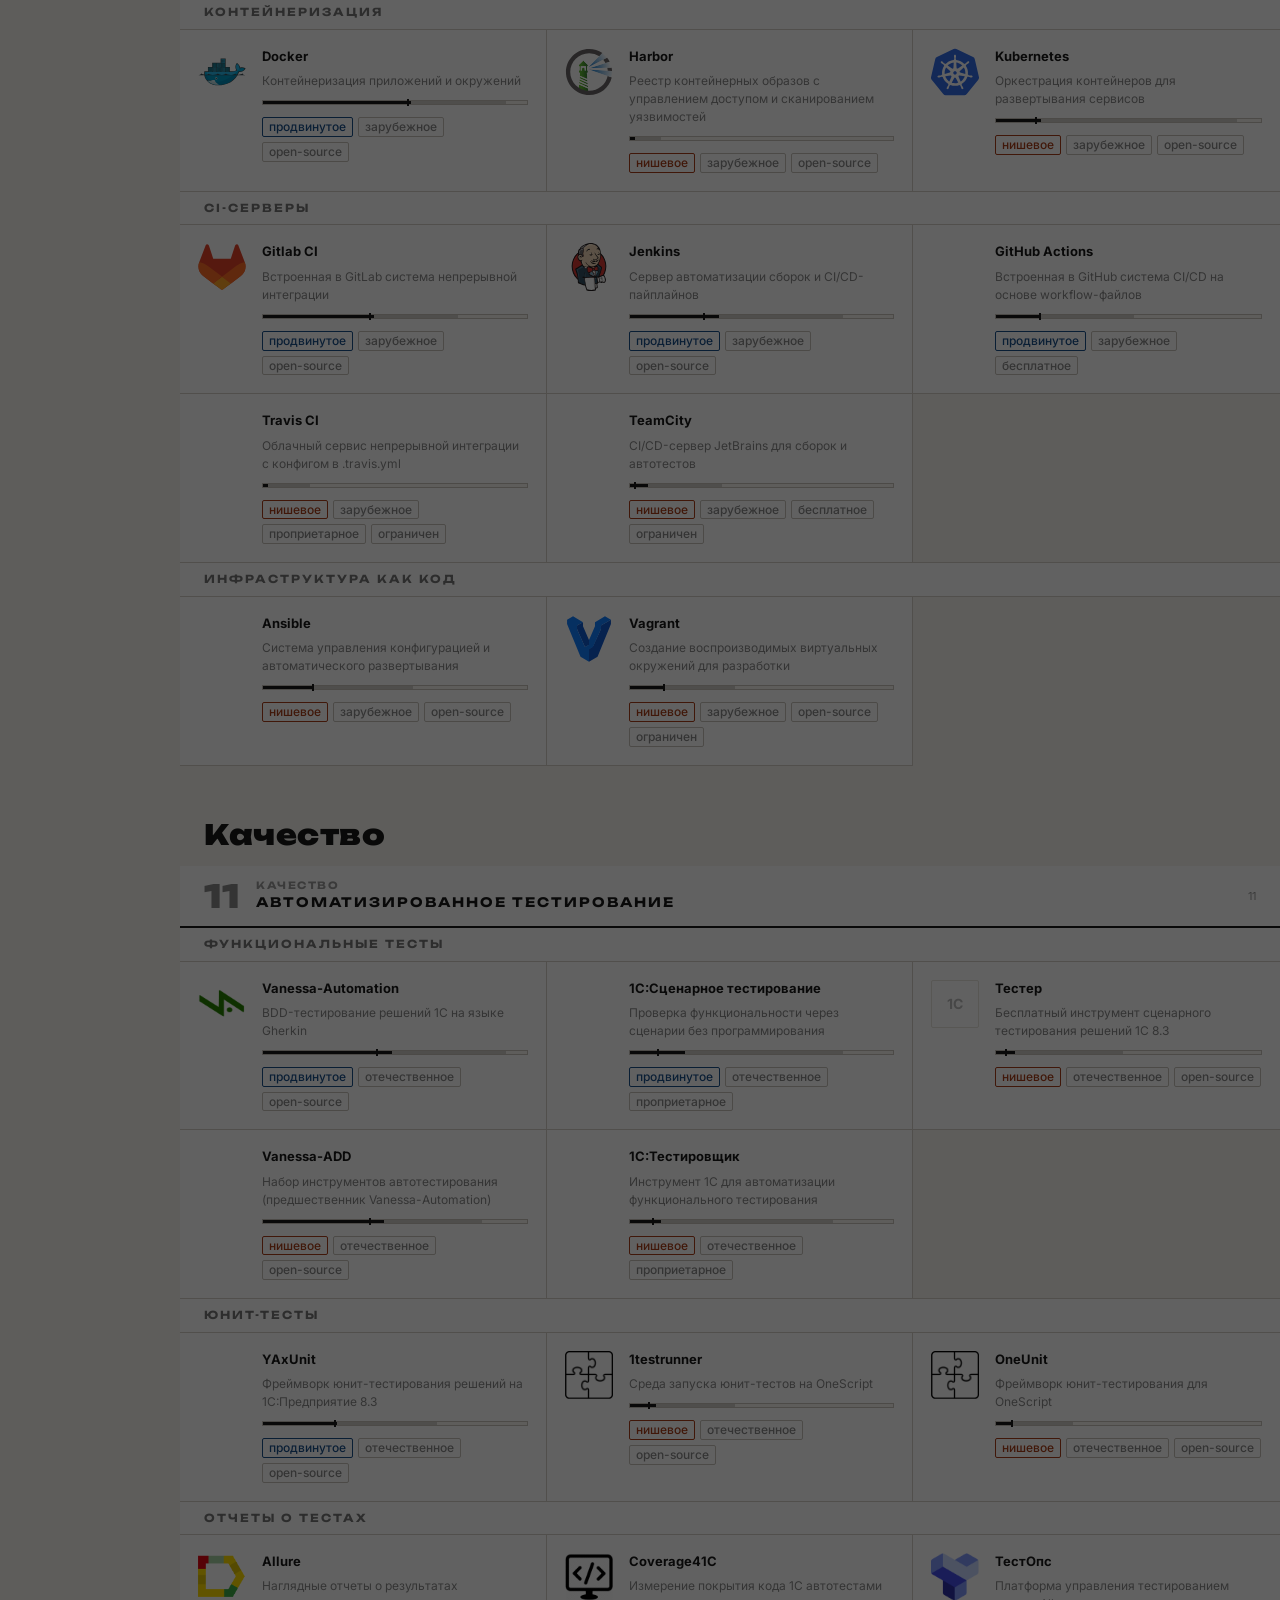
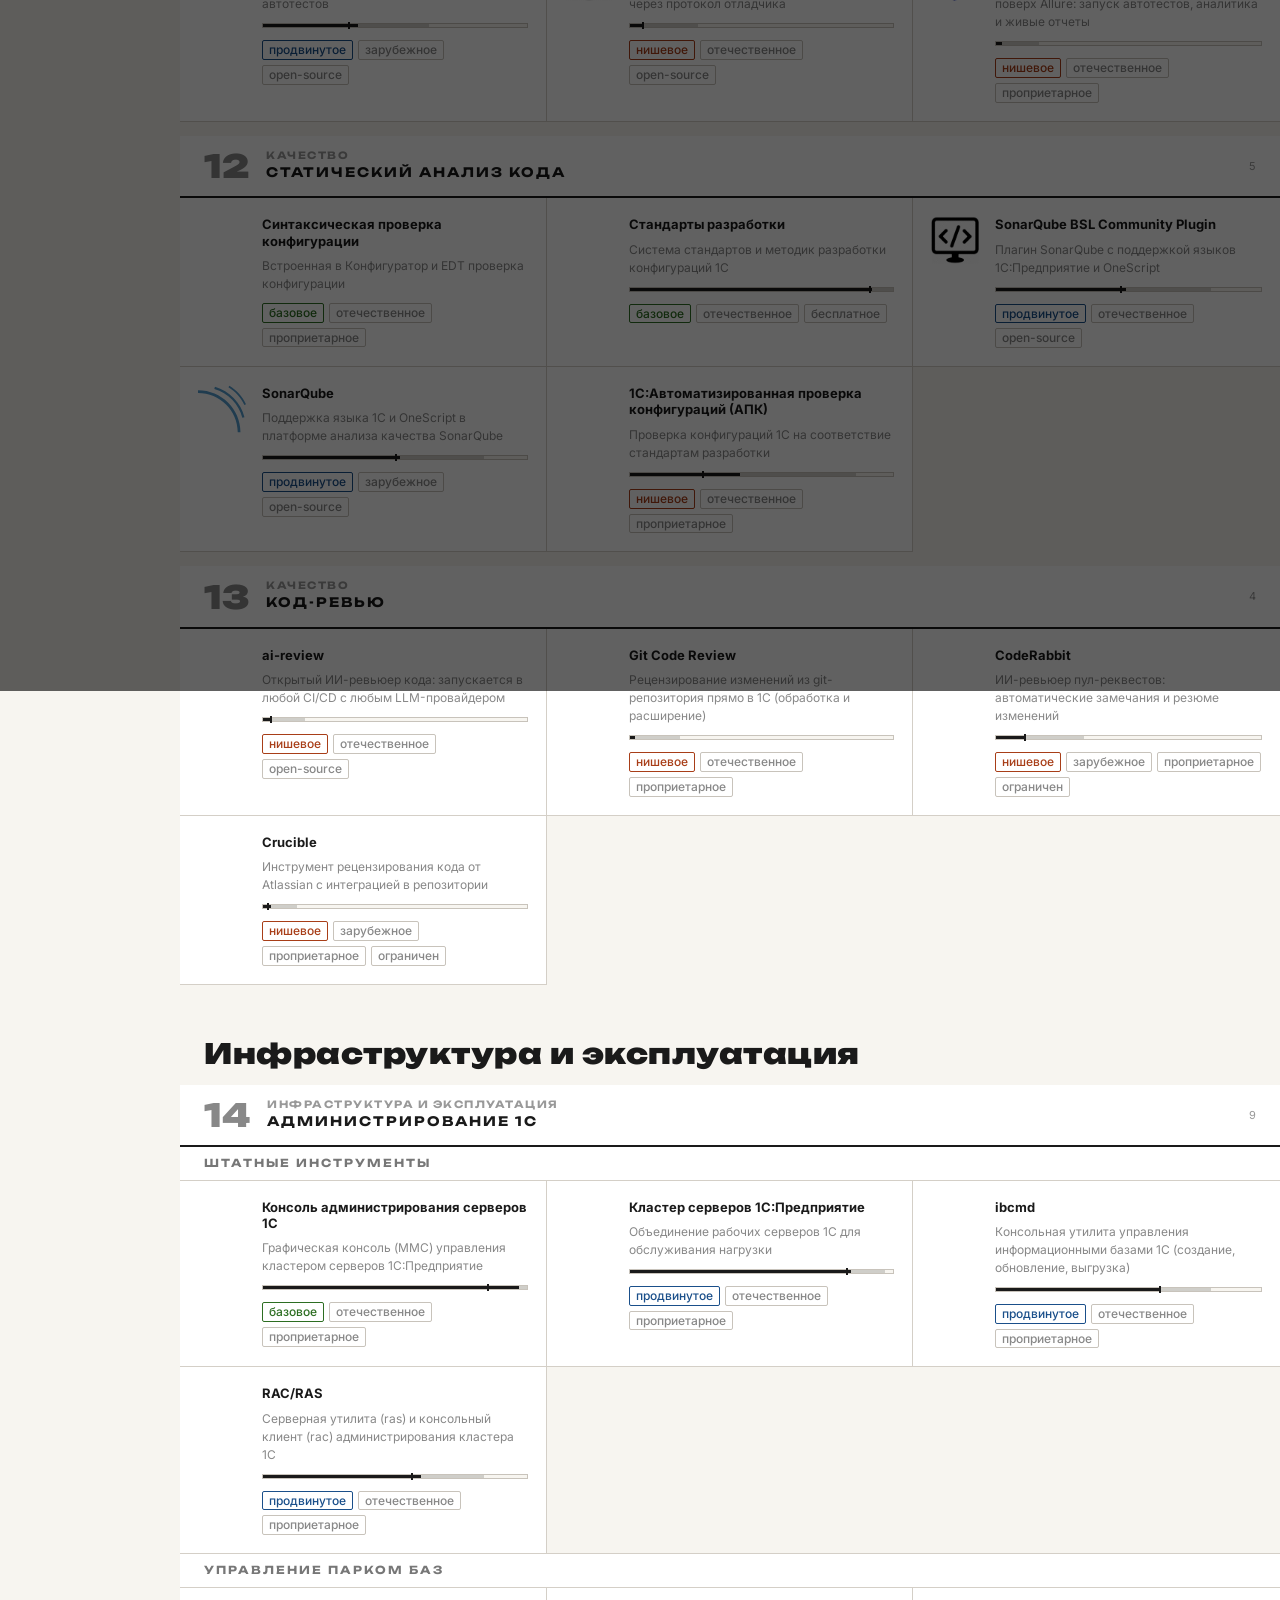
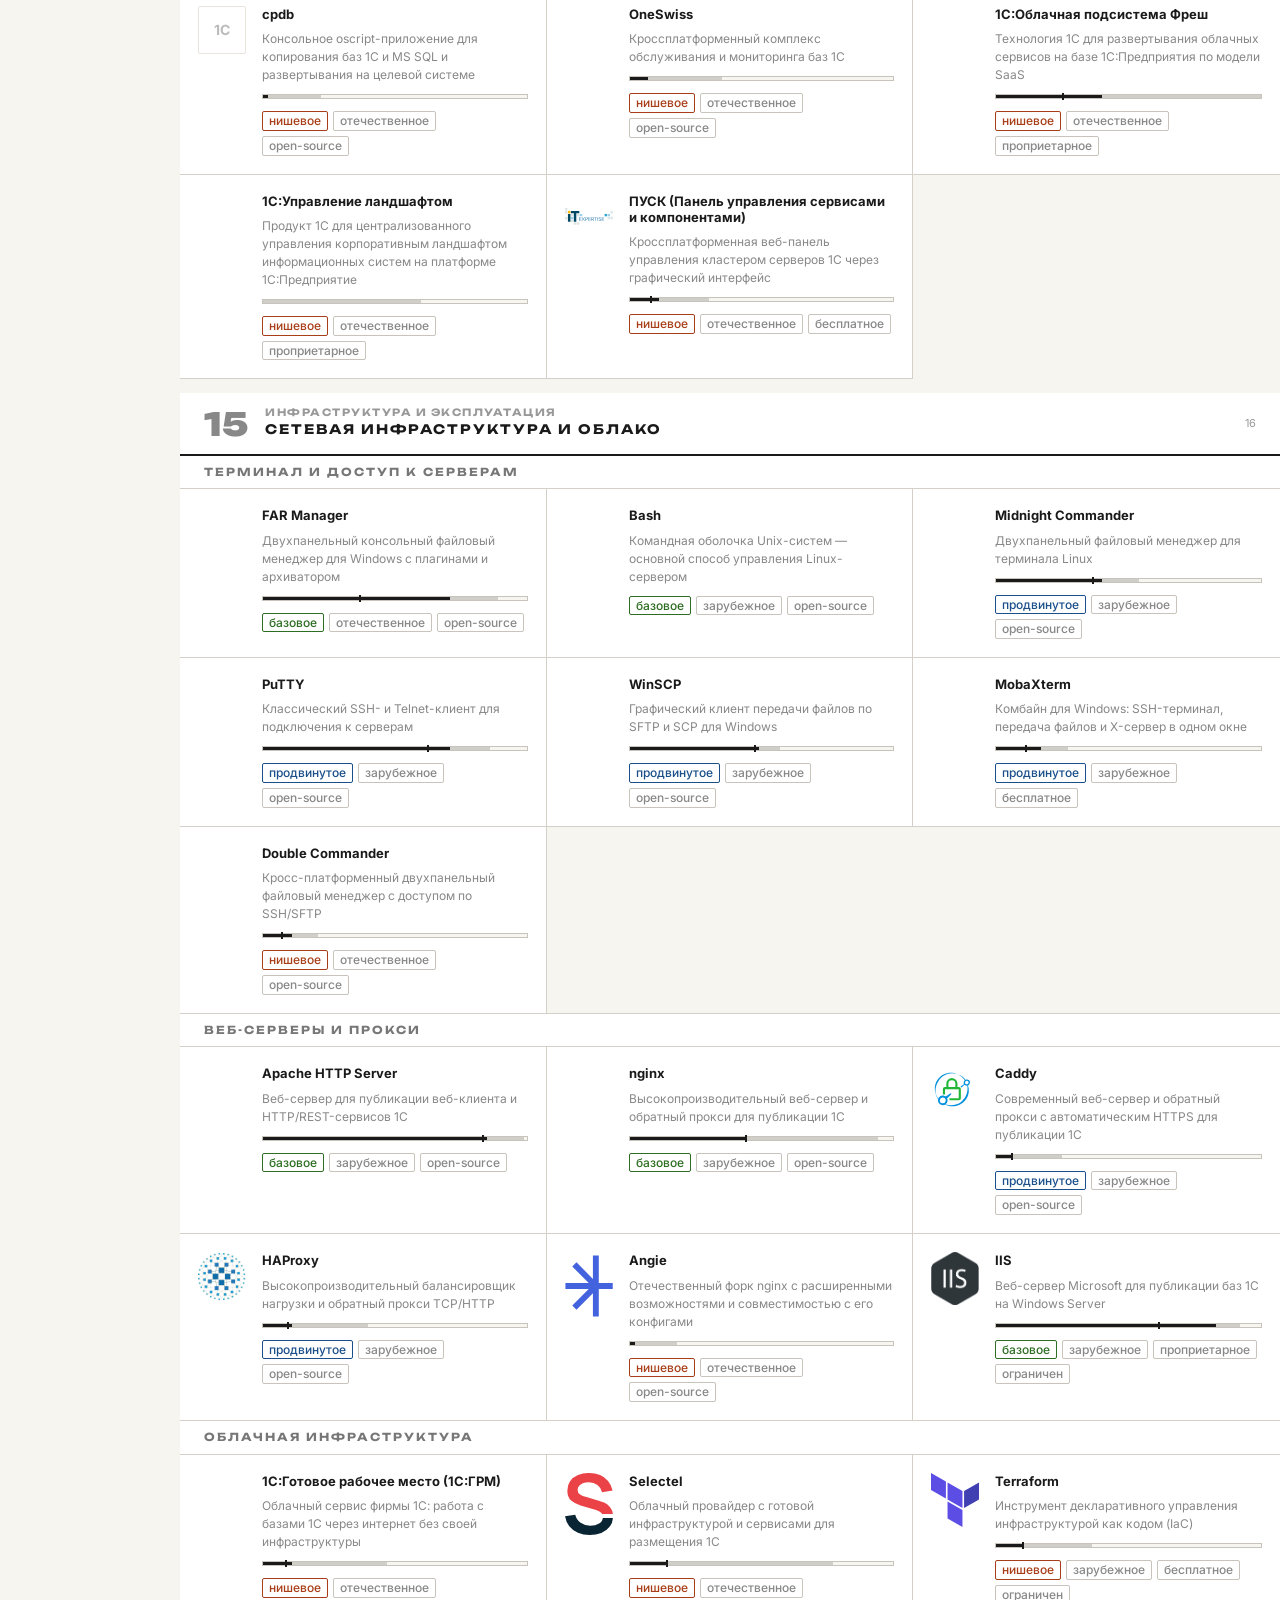
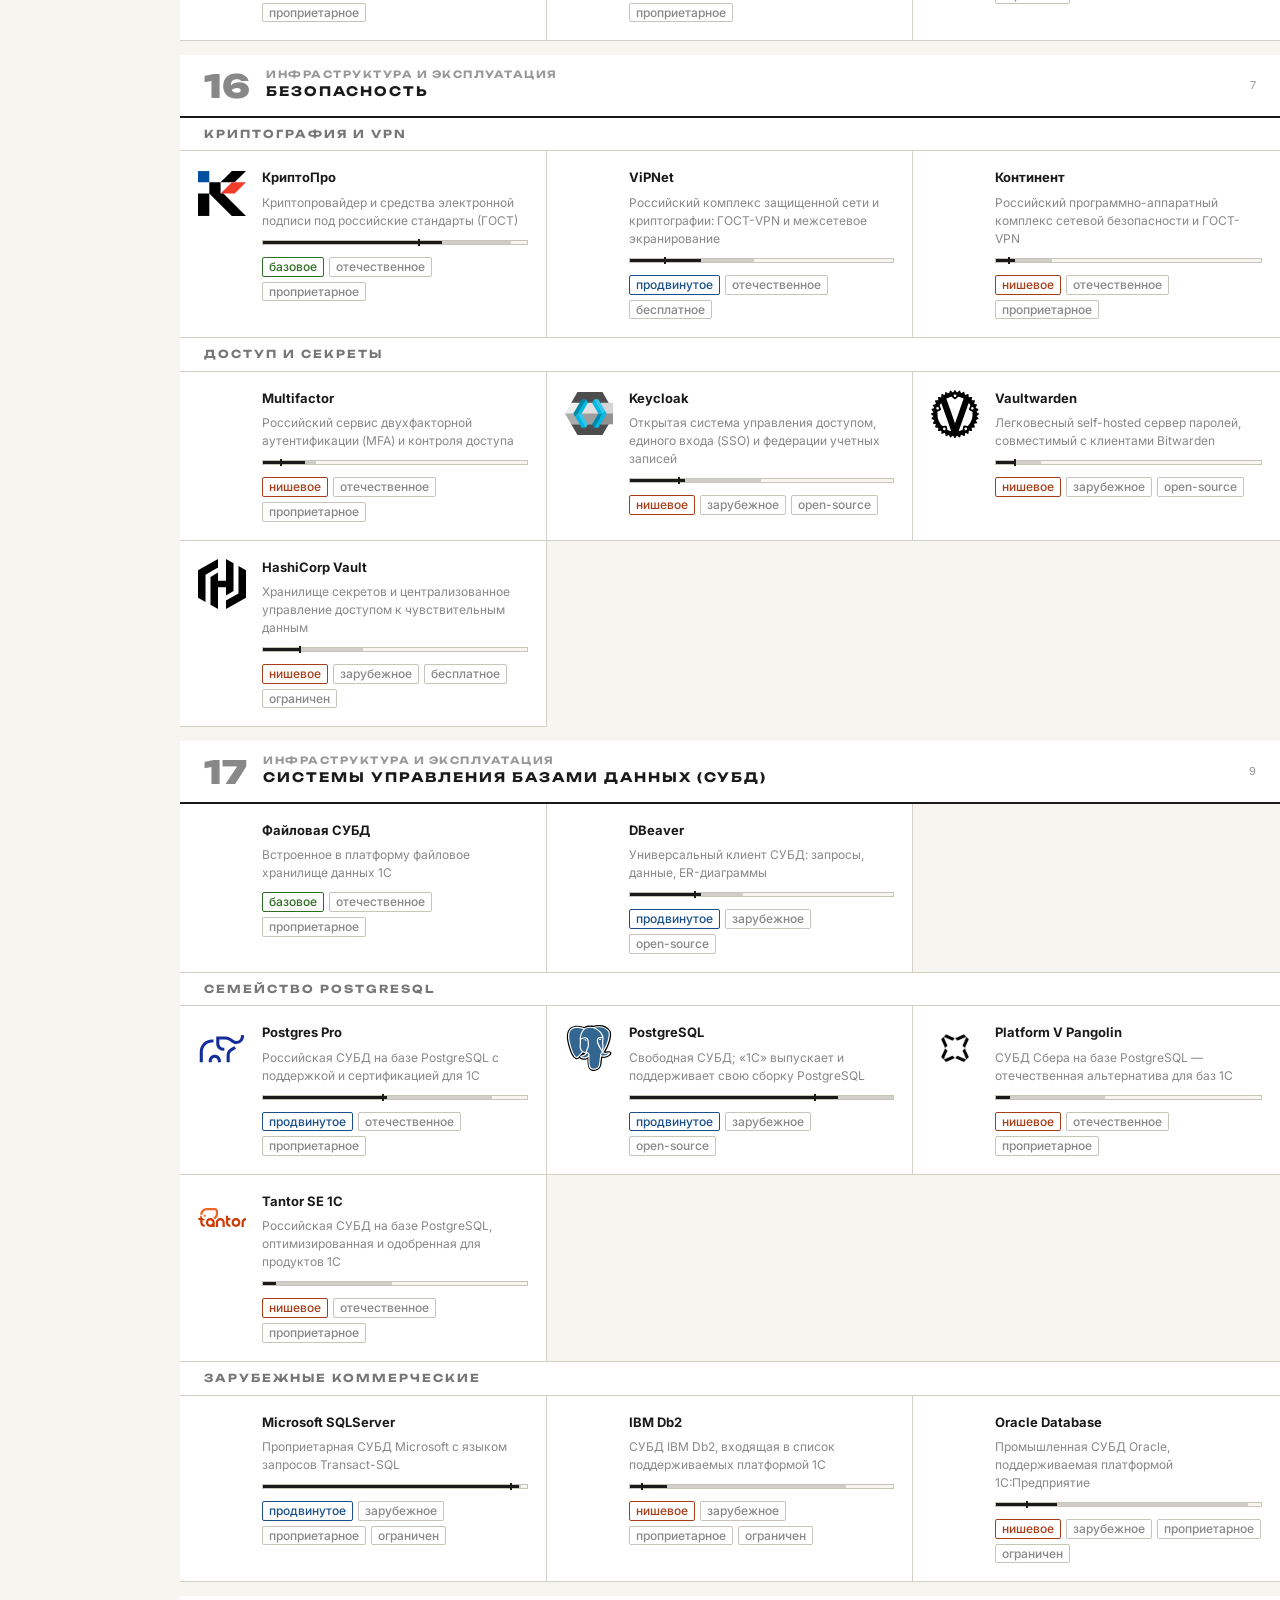
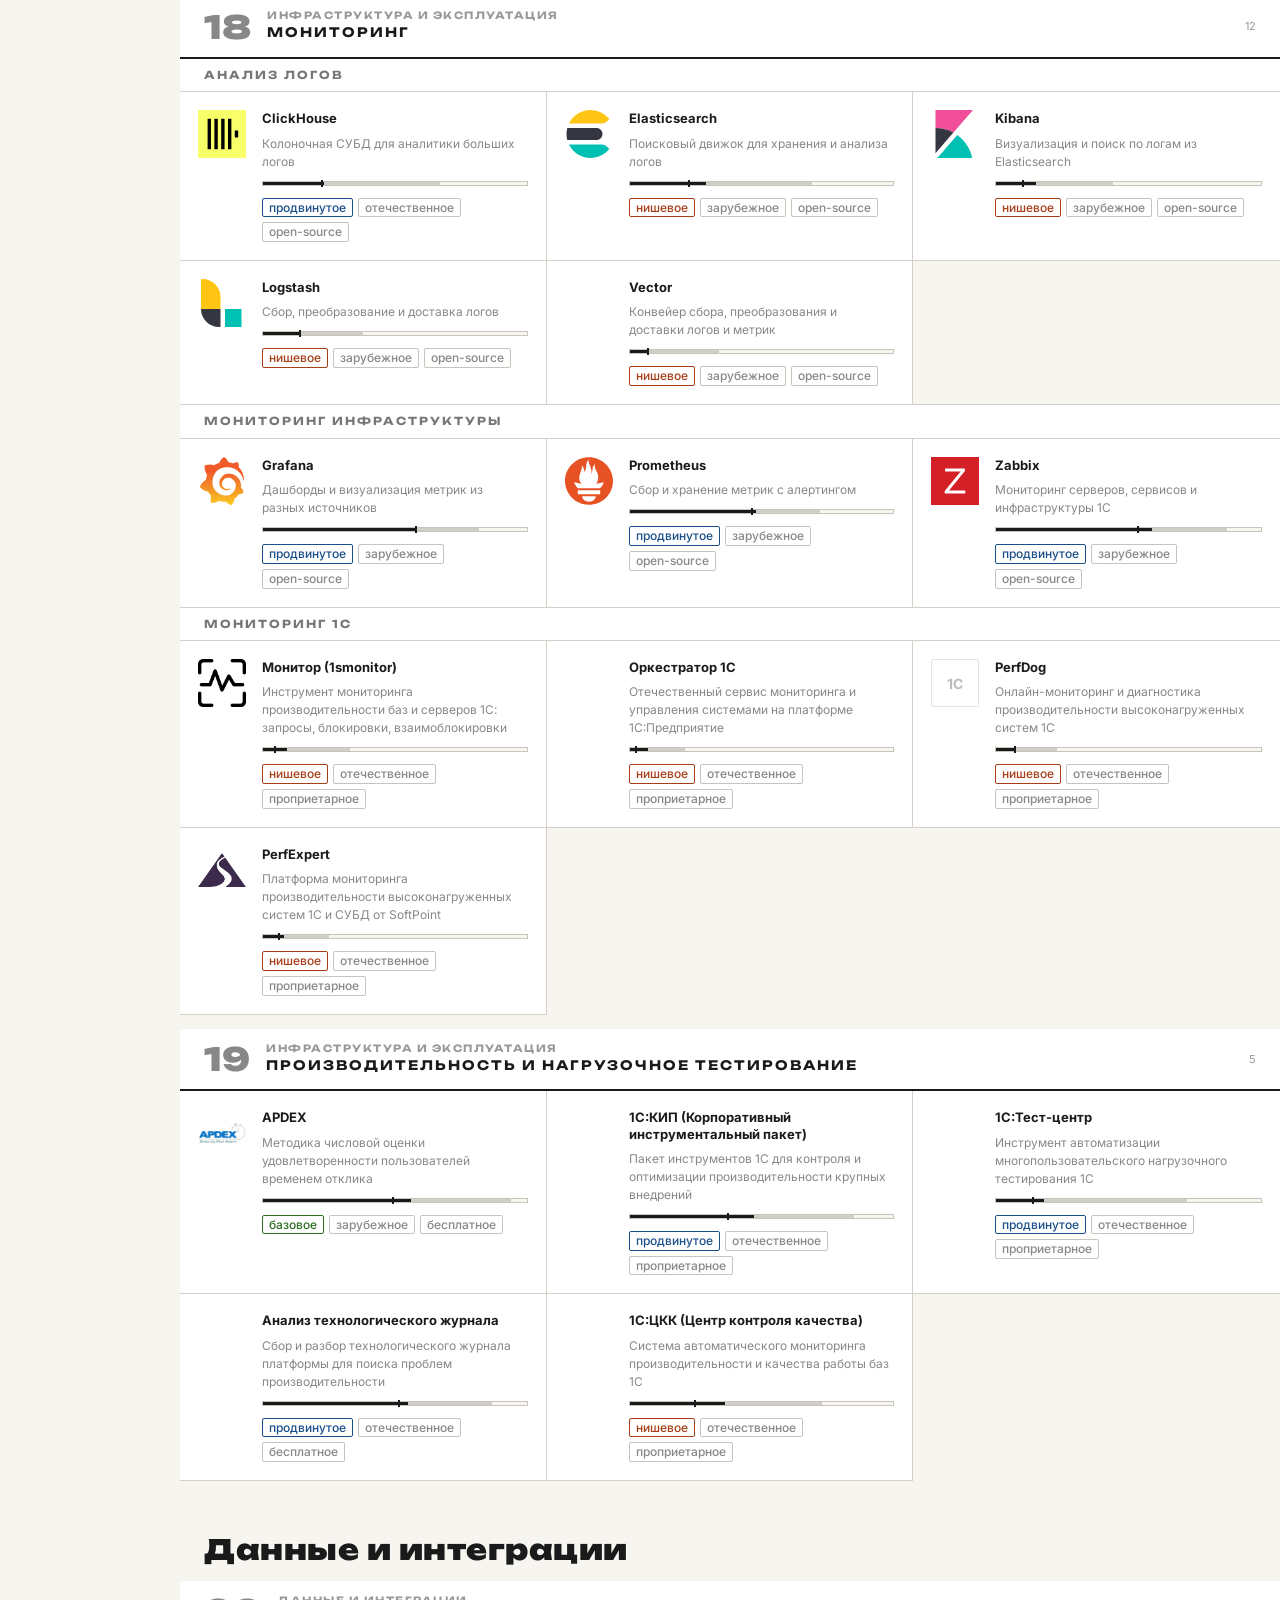
==== commit c0f8105f: "Добавить историю изменений ландшафта" ====
--- a/app/index.html
+++ b/app/index.html
@@ -149,13 +149,13 @@
             <div class="detail__body"></div>
         </dialog>
 
-        <script src="data.js?v=93f20b77"></script>
+        <script src="data.js?v=912d65d9"></script>
         <script src="survey2026.js?v=0505dab2"></script>
         <script src="shared.js?v=dc532eed"></script>
         <script src="repostats.js?v=648f5c5e"></script>
-        <script src="detail.js?v=4599f70f"></script>
-        <script src="nav.js?v=b99e3f53"></script>
-        <script src="app.js?v=0dc36ed8"></script>
+        <script src="detail.js?v=170ed7f1"></script>
+        <script src="nav.js?v=e10d7a94"></script>
+        <script src="app.js?v=afeea9f9"></script>
         <script src="onboarding.js?v=8ed8a1a5"></script>
         <script>
             // ── Два поля поиска синхронизированы; фильтрацию ведет app.js (#search) ──
